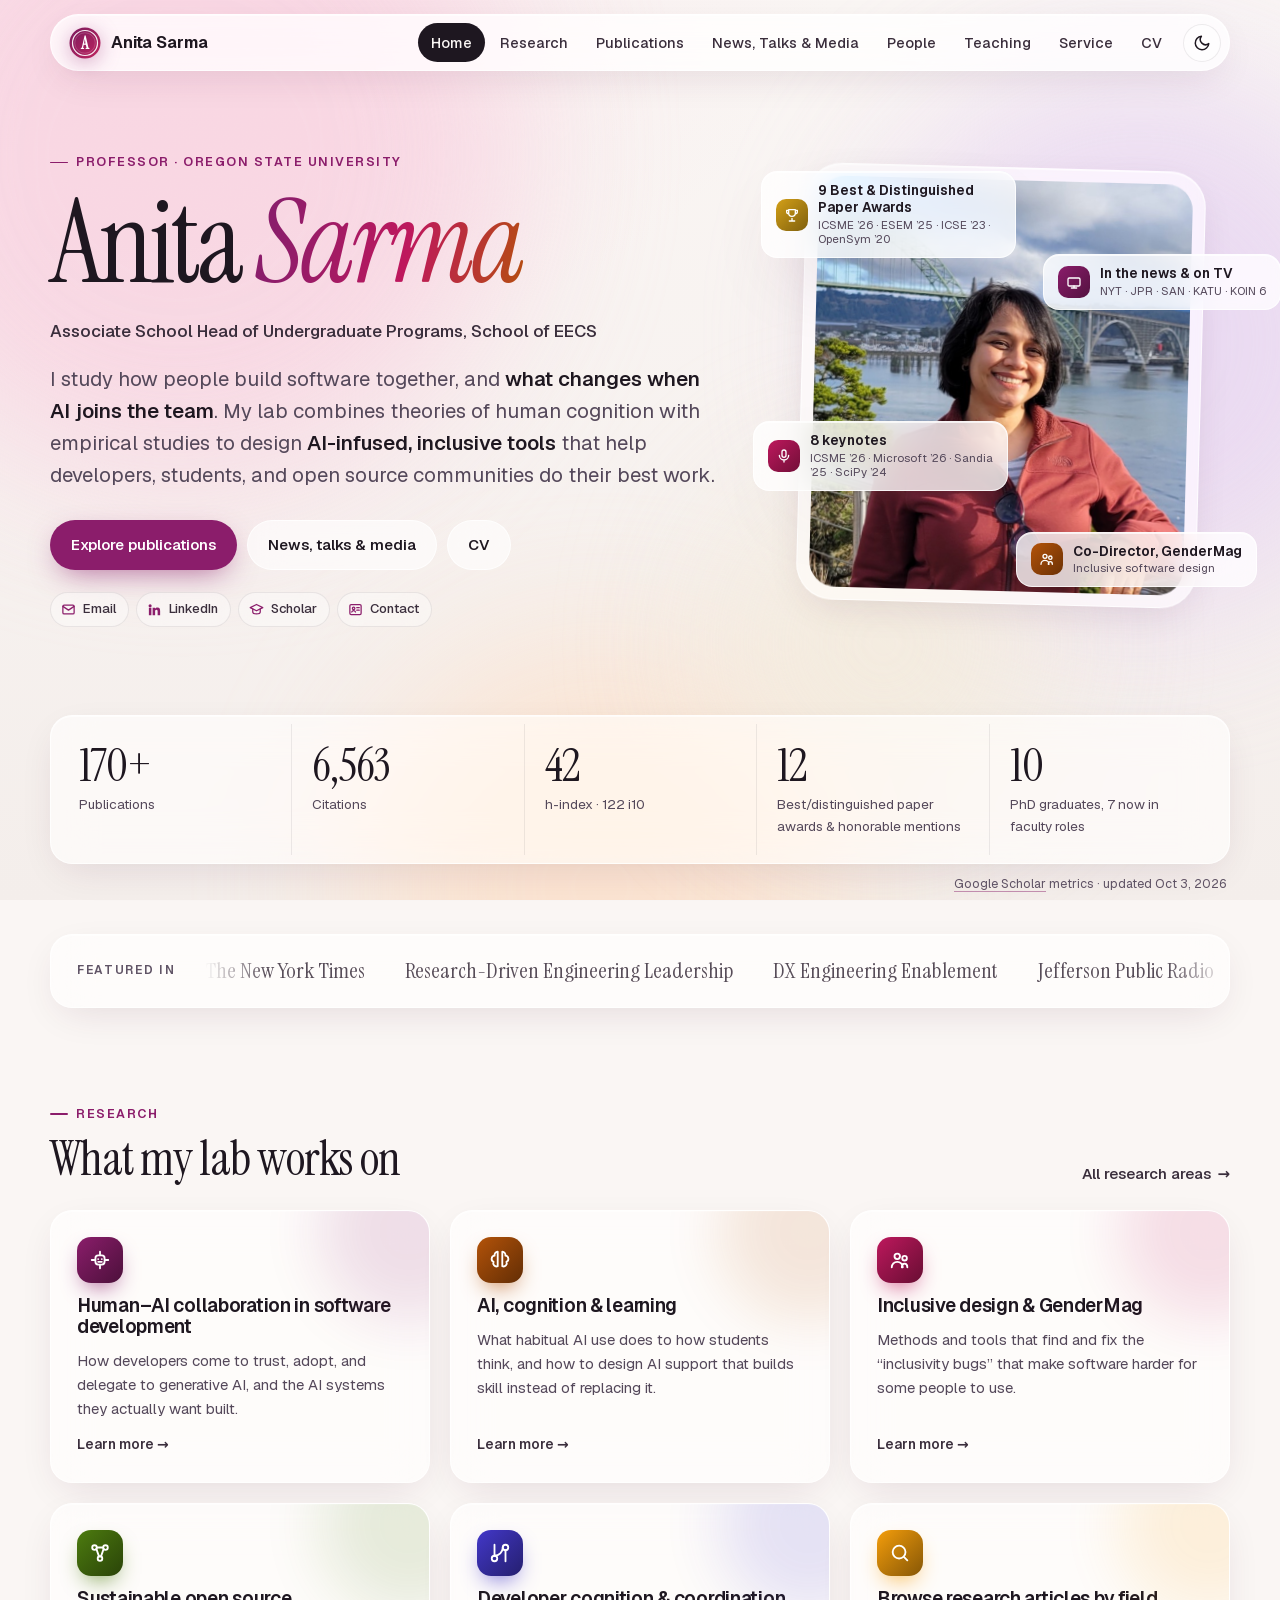
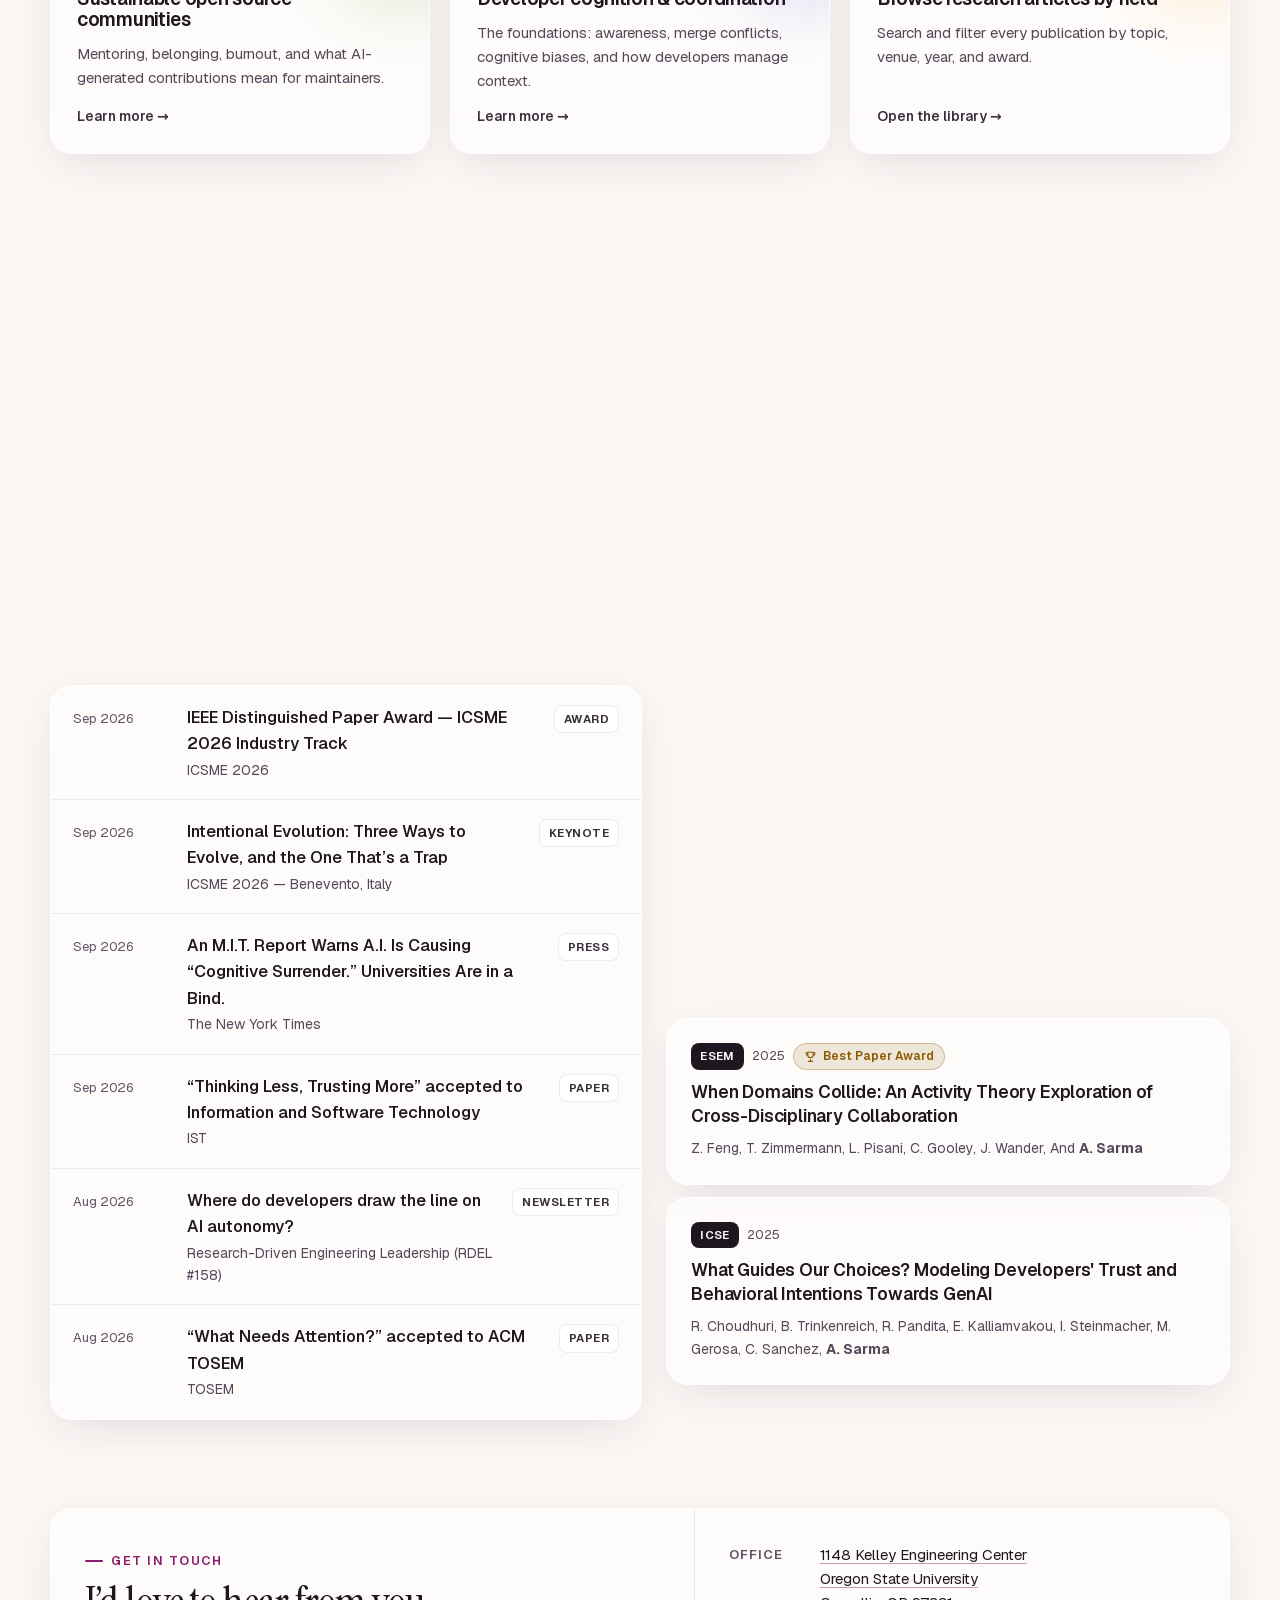
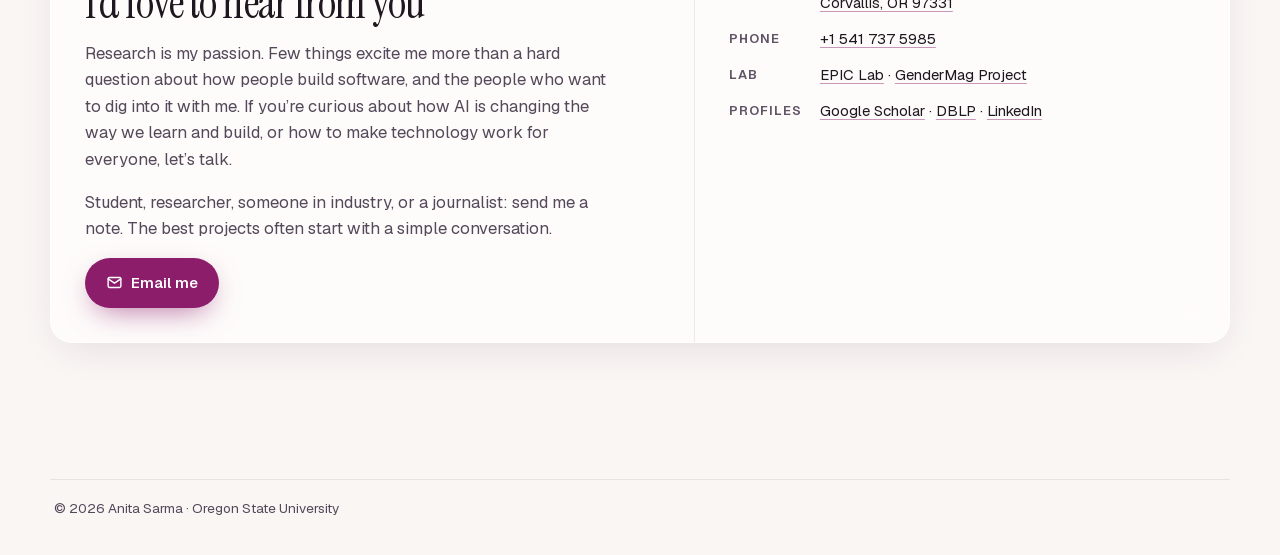
==== index.html @ 5ee74d29 "Warm plum palette, concentric "A" logo, Email links instead of address - Light mode: blush / orchid " ====
<!doctype html>
<html lang="en">
<head>
<meta charset="utf-8">
<meta name="viewport" content="width=device-width, initial-scale=1">
<title>Anita Sarma</title>
<meta name="description" content="Anita Sarma is a Professor of Computer Science at Oregon State University studying human–AI collaboration, inclusive software, and open source communities.">
<meta property="og:title" content="Anita Sarma — Oregon State University">
<meta property="og:description" content="Human–AI collaboration, inclusive design, and sustainable open source.">
<meta property="og:image" content="assets/img/anita.jpg">
<link rel="icon" href="assets/img/favicon.svg" type="image/svg+xml">
<link rel="stylesheet" href="assets/css/style.css">
<script>try{var t=localStorage.getItem('theme');if(t)document.documentElement.setAttribute('data-theme',t)}catch(e){}</script>
</head>
<body>
<div class="aurora" aria-hidden="true"><span class="b1"></span><span class="b2"></span><span class="b3"></span><span class="b4"></span></div>
<div class="grain" aria-hidden="true"></div>
<header id="site-nav"></header>

<main class="wrap">
  <!-- Hero -->
  <section class="hero">
    <div class="reveal">
      <span class="eyebrow">Professor · Oregon State University</span>
      <h1>Anita <em>Sarma</em></h1>
      <div class="role">Associate School Head of Undergraduate Programs, School of EECS</div>
      <p class="lede">I study how people build software together, and <strong>what changes when AI joins the team</strong>. My lab combines theories of human cognition with empirical studies to design <strong>AI-infused, inclusive tools</strong> that help developers, students, and open source communities do their best work.</p>
      <div class="actions">
        <a class="btn btn-primary" href="publications.html">Explore publications</a>
        <a class="btn btn-ghost" href="news.html">News, talks &amp; media</a>
        <a class="btn btn-ghost" href="assets/Sarma_CV.pdf">CV</a>
      </div>
      <ul class="contact-row" aria-label="Contact">
        <li><a href="#" data-email><svg viewBox="0 0 24 24" fill="none" stroke="currentColor" stroke-width="2" stroke-linecap="round" stroke-linejoin="round"><rect x="3" y="5" width="18" height="14" rx="2"/><path d="m3 7 9 6 9-6"/></svg>Email</a></li>
        <li data-linkedin hidden><a href="#" target="_blank" rel="noopener"><svg viewBox="0 0 24 24" fill="currentColor"><path d="M4.98 3.5a2.5 2.5 0 1 1 0 5 2.5 2.5 0 0 1 0-5zM3 9h4v12H3zM9 9h3.8v1.7h.05c.53-1 1.83-2.05 3.77-2.05C20.6 8.65 21 11.3 21 14.7V21h-4v-5.6c0-1.34-.03-3.06-1.86-3.06-1.87 0-2.15 1.46-2.15 2.96V21H9z"/></svg>LinkedIn</a></li>
        <li><a href="https://scholar.google.com/citations?user=shMjCasAAAAJ&hl=en" target="_blank" rel="noopener"><svg viewBox="0 0 24 24" fill="none" stroke="currentColor" stroke-width="2" stroke-linecap="round" stroke-linejoin="round"><path d="M2 9l10-5 10 5-10 5z"/><path d="M6 11v5c0 1.5 2.7 3 6 3s6-1.5 6-3v-5"/></svg>Scholar</a></li>
        <li><a href="#contact"><svg viewBox="0 0 24 24" fill="none" stroke="currentColor" stroke-width="2" stroke-linecap="round" stroke-linejoin="round"><rect x="3" y="4" width="18" height="16" rx="2"/><circle cx="9" cy="10" r="2"/><path d="M6 16c.6-1.6 1.7-2.4 3-2.4s2.4.8 3 2.4M14 9h4M14 13h4"/></svg>Contact</a></li>
      </ul>
    </div>
    <div class="portrait reveal">
      <div class="portrait-frame glass"><img src="assets/img/anita.jpg" alt="Portrait of Anita Sarma" width="720" height="730"></div>
      <div class="float-labels" id="float-labels" aria-label="Highlights"></div>
    </div>
  </section>

  <!-- Stats -->
  <section class="reveal">
    <div class="stats glass">
      <div class="stat"><div class="n" id="stat-pubs">180+</div><div class="l">Publications</div></div>
      <div class="stat"><div class="n" id="stat-cites">6,563</div><div class="l">Citations</div></div>
      <div class="stat"><div class="n" id="stat-h">42</div><div class="l">h-index · <span id="stat-i10">122</span> i10</div></div>
      <div class="stat"><div class="n">12</div><div class="l">Best/distinguished paper awards &amp; honorable mentions</div></div>
      <div class="stat"><div class="n">10</div><div class="l">PhD graduates, 7 now in faculty roles</div></div>
    </div>
    <p class="stats-src" id="stats-src"><a href="https://scholar.google.com/citations?user=shMjCasAAAAJ&hl=en" target="_blank" rel="noopener">Google Scholar</a> metrics</p>
  </section>

  <!-- Press strip -->
  <section class="reveal" style="margin-top:-48px">
    <div class="press glass">
      <span class="label">Featured in</span>
      <div class="marquee" id="press-marquee">
        <div class="marquee-track">
          <a class="outlet" href="news.html#media">The New York Times</a>
          <a class="outlet" href="news.html#media">KGW</a>
          <a class="outlet" href="news.html#media">KATU</a>
          <a class="outlet" href="news.html#media">KOIN 6</a>
          <a class="outlet" href="news.html#media">Jefferson Public Radio</a>
          <a class="outlet" href="news.html#media">CHAOSScast</a>
        </div>
      </div>
    </div>
  </section>

  <!-- Research themes -->
  <section>
    <div class="section-head reveal">
      <div><span class="eyebrow">Research</span><h2>What my lab works on</h2></div>
      <a class="link-arrow" href="research.html">All research areas</a>
    </div>
    <div class="grid g3" id="themes"></div>
  </section>

  <!-- NYT feature -->
  <section class="reveal">
    <div class="feature glass">
      <div class="mark" aria-hidden="true">“</div>
      <div>
        <span class="eyebrow">In the media · September 15, 2026</span>
        <h3>“An M.I.T. Report Warns A.I. Is Causing ‘Cognitive Surrender.’ Universities Are in a Bind.”</h3>
        <p>In The New York Times, I discussed what our research shows about how habitual AI use changes the way students think, and why universities should teach responsible use instead of banning it.</p>
        <a class="link-arrow" href="https://www.nytimes.com/2026/09/15/us/universities-ai-warnings-enthusiasm.html" target="_blank" rel="noopener">Read in The New York Times</a>
      </div>
    </div>
  </section>

  <!-- Latest + selected -->
  <section>
    <div class="grid" style="grid-template-columns:minmax(0,1.05fr) minmax(0,1fr);gap:24px" id="latest-wrap">
      <div>
        <div class="section-head reveal">
          <div><span class="eyebrow">Latest</span><h2>News &amp; talks</h2></div>
          <a class="link-arrow" href="news.html">Everything</a>
        </div>
        <div class="news-mini glass reveal" id="latest"></div>
      </div>
      <div>
        <div class="section-head reveal">
          <div><span class="eyebrow">Recent work</span><h2>Selected papers</h2></div>
          <a class="link-arrow" href="publications.html">All papers</a>
        </div>
        <div class="grid" id="selected" style="gap:12px"></div>
      </div>
    </div>
  </section>

  <!-- Contact -->
  <section class="reveal" id="contact">
    <div class="contact glass">
      <div>
        <span class="eyebrow">Get in touch</span>
        <h2>I’d love to hear from you</h2>
        <p class="muted" style="max-width:48ch">Research is my passion. Few things excite me more than a hard question about how people build software, and the people who want to dig into it with me. If you’re curious about how AI is changing the way we learn and build, or how to make technology work for everyone, let’s talk.</p>
        <p class="muted" style="max-width:48ch">Student, researcher, someone in industry, or a journalist: send me a note. The best projects often start with a simple conversation.</p>
        <a class="btn btn-primary" href="#" data-email><svg viewBox="0 0 24 24" fill="none" stroke="currentColor" stroke-width="2" stroke-linecap="round" stroke-linejoin="round"><rect x="3" y="5" width="18" height="14" rx="2"/><path d="m3 7 9 6 9-6"/></svg>Email me</a>
      </div>
      <div>
        <dl>
          <dt>Office</dt><dd><a href="https://maps.google.com/?q=Kelley+Engineering+Center+Oregon+State+University" target="_blank" rel="noopener">1148 Kelley Engineering Center<br>Oregon State University<br>Corvallis, OR 97331</a></dd>
          <dt>Phone</dt><dd><a href="tel:+15417375985">+1 541 737 5985</a></dd>
          <dt>Lab</dt><dd><a href="https://epiclab.github.io/" target="_blank" rel="noopener">EPIC Lab</a> · <a href="https://gendermag.org" target="_blank" rel="noopener">GenderMag Project</a></dd>
          <dt>Profiles</dt><dd><a href="https://scholar.google.com/citations?user=shMjCasAAAAJ&hl=en" target="_blank" rel="noopener">Google Scholar</a> · <a href="https://dblp.org/pid/26/6565.html" target="_blank" rel="noopener">DBLP</a><span data-linkedin hidden> · <a href="#" target="_blank" rel="noopener">LinkedIn</a></span></dd>
        </dl>
      </div>
    </div>
  </section>
</main>

<footer id="site-footer"></footer>
<script src="assets/js/site.js"></script>
<script src="assets/js/themes.js"></script>
<script src="assets/js/home.js"></script>
</body>
</html>
---- assets/css/style.css ----
/* Self-hosted fonts (SIL Open Font License, see assets/fonts/OFL-*.txt); no requests to Google. */
@font-face { font-family: 'Geist'; font-style: normal; font-weight: 300 700; font-display: swap;
  src: url('../fonts/geist-normal-300-700-latin-ext.woff2') format('woff2'); unicode-range: U+0100-02BA, U+02BD-02C5, U+02C7-02CC, U+02CE-02D7, U+02DD-02FF, U+0304, U+0308, U+0329, U+1D00-1DBF, U+1E00-1E9F, U+1EF2-1EFF, U+2020, U+20A0-20AB, U+20AD-20C0, U+2113, U+2C60-2C7F, U+A720-A7FF; }
@font-face { font-family: 'Geist'; font-style: normal; font-weight: 300 700; font-display: swap;
  src: url('../fonts/geist-normal-300-700-latin.woff2') format('woff2'); unicode-range: U+0000-00FF, U+0131, U+0152-0153, U+02BB-02BC, U+02C6, U+02DA, U+02DC, U+0304, U+0308, U+0329, U+2000-206F, U+20AC, U+2122, U+2191, U+2193, U+2212, U+2215, U+FEFF, U+FFFD; }
@font-face { font-family: 'Geist Mono'; font-style: normal; font-weight: 500 600; font-display: swap;
  src: url('../fonts/geist-mono-normal-500-600-latin-ext.woff2') format('woff2'); unicode-range: U+0100-02BA, U+02BD-02C5, U+02C7-02CC, U+02CE-02D7, U+02DD-02FF, U+0304, U+0308, U+0329, U+1D00-1DBF, U+1E00-1E9F, U+1EF2-1EFF, U+2020, U+20A0-20AB, U+20AD-20C0, U+2113, U+2C60-2C7F, U+A720-A7FF; }
@font-face { font-family: 'Geist Mono'; font-style: normal; font-weight: 500 600; font-display: swap;
  src: url('../fonts/geist-mono-normal-500-600-latin.woff2') format('woff2'); unicode-range: U+0000-00FF, U+0131, U+0152-0153, U+02BB-02BC, U+02C6, U+02DA, U+02DC, U+0304, U+0308, U+0329, U+2000-206F, U+20AC, U+2122, U+2191, U+2193, U+2212, U+2215, U+FEFF, U+FFFD; }
@font-face { font-family: 'Instrument Serif'; font-style: italic; font-weight: 400; font-display: swap;
  src: url('../fonts/instrument-serif-italic-400-latin-ext.woff2') format('woff2'); unicode-range: U+0100-02BA, U+02BD-02C5, U+02C7-02CC, U+02CE-02D7, U+02DD-02FF, U+0304, U+0308, U+0329, U+1D00-1DBF, U+1E00-1E9F, U+1EF2-1EFF, U+2020, U+20A0-20AB, U+20AD-20C0, U+2113, U+2C60-2C7F, U+A720-A7FF; }
@font-face { font-family: 'Instrument Serif'; font-style: italic; font-weight: 400; font-display: swap;
  src: url('../fonts/instrument-serif-italic-400-latin.woff2') format('woff2'); unicode-range: U+0000-00FF, U+0131, U+0152-0153, U+02BB-02BC, U+02C6, U+02DA, U+02DC, U+0304, U+0308, U+0329, U+2000-206F, U+20AC, U+2122, U+2191, U+2193, U+2212, U+2215, U+FEFF, U+FFFD; }
@font-face { font-family: 'Instrument Serif'; font-style: normal; font-weight: 400; font-display: swap;
  src: url('../fonts/instrument-serif-normal-400-latin-ext.woff2') format('woff2'); unicode-range: U+0100-02BA, U+02BD-02C5, U+02C7-02CC, U+02CE-02D7, U+02DD-02FF, U+0304, U+0308, U+0329, U+1D00-1DBF, U+1E00-1E9F, U+1EF2-1EFF, U+2020, U+20A0-20AB, U+20AD-20C0, U+2113, U+2C60-2C7F, U+A720-A7FF; }
@font-face { font-family: 'Instrument Serif'; font-style: normal; font-weight: 400; font-display: swap;
  src: url('../fonts/instrument-serif-normal-400-latin.woff2') format('woff2'); unicode-range: U+0000-00FF, U+0131, U+0152-0153, U+02BB-02BC, U+02C6, U+02DA, U+02DC, U+0304, U+0308, U+0329, U+2000-206F, U+20AC, U+2122, U+2191, U+2193, U+2212, U+2215, U+FEFF, U+FFFD; }

/* ==========================================================================
   Anita Sarma — site styles
   Glass UI on a slow aurora background. Light + dark themes.
   ========================================================================== */

:root {
  --bg: #faf6f4;
  --bg-2: #f4eeeb;
  --ink: #1e1720;
  --ink-2: #3a2e3c;
  --muted: #54485a;
  --faint: #605466;
  --accent: #8b1d6b;
  --accent-2: #be185d;
  --accent-3: #b45309;
  --accent-ink: #ffffff;
  --gold: #8a5a00;

  --glass: rgba(255, 255, 255, 0.62);
  --glass-strong: rgba(255, 255, 255, 0.78);
  --glass-soft: rgba(255, 255, 255, 0.38);
  --glass-border: rgba(255, 255, 255, 0.75);
  --hairline: rgba(30, 23, 32, 0.08);
  --shadow: 0 1px 0 rgba(255, 255, 255, 0.6) inset, 0 12px 40px -12px rgba(70, 24, 60, 0.14);
  --shadow-lg: 0 1px 0 rgba(255, 255, 255, 0.7) inset, 0 30px 80px -30px rgba(70, 24, 60, 0.28);

  --blob-1: #f8cfdf;
  --blob-2: #e6d2f2;
  --blob-3: #ffdcc0;
  --blob-4: #f3ead9;

  --radius: 22px;
  --radius-sm: 14px;
  --font: "Geist", "Inter", ui-sans-serif, system-ui, -apple-system, "Segoe UI", sans-serif;
  --serif: "Instrument Serif", "Iowan Old Style", Georgia, serif;
  --mono: "Geist Mono", ui-monospace, "SF Mono", Menlo, monospace;
  --maxw: 1180px;
  color-scheme: light;
}

@media (prefers-color-scheme: dark) {
  :root:not([data-theme="light"]) {
    --bg: #0d0a10;
    --bg-2: #140f18;
    --ink: #f4eef5;
    --ink-2: #ddd2df;
    --muted: #b6a8b9;
    --faint: #8f8293;
    --accent: #eaa5d2;
    --accent-2: #f7a1bb;
    --accent-3: #f4b27c;
    --accent-ink: #1a0b16;
    --gold: #f6c561;
    --glass: rgba(33, 26, 38, 0.6);
    --glass-strong: rgba(38, 29, 44, 0.82);
    --glass-soft: rgba(33, 26, 38, 0.38);
    --glass-border: rgba(255, 255, 255, 0.09);
    --hairline: rgba(255, 255, 255, 0.08);
    --shadow: 0 1px 0 rgba(255, 255, 255, 0.05) inset, 0 12px 40px -12px rgba(0, 0, 0, 0.6);
    --shadow-lg: 0 1px 0 rgba(255, 255, 255, 0.06) inset, 0 30px 80px -30px rgba(0, 0, 0, 0.8);
    --blob-1: #4a1d45;
    --blob-2: #2e1a3d;
    --blob-3: #3b2418;
    --blob-4: #241a24;
    color-scheme: dark;
  }
}
:root[data-theme="dark"] {
  --bg: #0d0a10;
  --bg-2: #140f18;
  --ink: #f4eef5;
  --ink-2: #ddd2df;
  --muted: #b6a8b9;
  --faint: #8f8293;
  --accent: #eaa5d2;
  --accent-2: #f7a1bb;
  --accent-3: #f4b27c;
  --accent-ink: #1a0b16;
  --gold: #f6c561;
  --glass: rgba(33, 26, 38, 0.6);
  --glass-strong: rgba(38, 29, 44, 0.82);
  --glass-soft: rgba(33, 26, 38, 0.38);
  --glass-border: rgba(255, 255, 255, 0.09);
  --hairline: rgba(255, 255, 255, 0.08);
  --shadow: 0 1px 0 rgba(255, 255, 255, 0.05) inset, 0 12px 40px -12px rgba(0, 0, 0, 0.6);
  --shadow-lg: 0 1px 0 rgba(255, 255, 255, 0.06) inset, 0 30px 80px -30px rgba(0, 0, 0, 0.8);
  --blob-1: #4a1d45;
  --blob-2: #2e1a3d;
  --blob-3: #3b2418;
  --blob-4: #241a24;
  color-scheme: dark;
}

/* ---------- Base ---------- */
*, *::before, *::after { box-sizing: border-box; }
html { -webkit-text-size-adjust: 100%; scroll-behavior: smooth; scroll-padding-top: 96px; }
body {
  margin: 0;
  background: var(--bg);
  color: var(--ink);
  font-family: var(--font);
  font-size: 16.5px;
  line-height: 1.6;
  -webkit-font-smoothing: antialiased;
  text-rendering: optimizeLegibility;
  overflow-x: hidden;
  min-height: 100vh;
}
img { max-width: 100%; display: block; }
a { color: inherit; text-decoration-color: color-mix(in srgb, var(--accent) 45%, transparent); text-underline-offset: 3px; }
a:hover { color: var(--accent); }
::selection { background: color-mix(in srgb, var(--accent) 30%, transparent); }
:focus-visible { outline: 2px solid var(--accent); outline-offset: 3px; border-radius: 8px; }
h1, h2, h3, h4 { margin: 0; line-height: 1.12; letter-spacing: -0.02em; font-weight: 600; }
p { margin: 0 0 1em; }
.serif { font-family: var(--serif); font-weight: 400; letter-spacing: -0.01em; }
.muted { color: var(--muted); }
.sr-only { position: absolute; width: 1px; height: 1px; padding: 0; margin: -1px; overflow: hidden; clip: rect(0 0 0 0); white-space: nowrap; border: 0; }

/* ---------- Aurora background ---------- */
.aurora { position: fixed; inset: 0; z-index: -2; overflow: hidden; pointer-events: none; background:
  radial-gradient(1200px 800px at 10% -10%, color-mix(in srgb, var(--blob-1) 35%, transparent), transparent 60%),
  linear-gradient(180deg, var(--bg) 0%, var(--bg-2) 100%); }
.aurora span { position: absolute; border-radius: 50%; filter: blur(80px); opacity: 0.55; will-change: transform; }
:root[data-theme="dark"] .aurora span { opacity: 0.35; }
@media (prefers-color-scheme: dark) { :root:not([data-theme="light"]) .aurora span { opacity: 0.35; } }
.aurora .b1 { width: 52vw; height: 52vw; left: -12vw; top: -14vw; background: var(--blob-1); animation: drift1 28s ease-in-out infinite alternate; }
.aurora .b2 { width: 42vw; height: 42vw; right: -10vw; top: 8vh; background: var(--blob-2); animation: drift2 32s ease-in-out infinite alternate; }
.aurora .b3 { width: 38vw; height: 38vw; left: 28vw; bottom: -18vw; background: var(--blob-3); animation: drift3 36s ease-in-out infinite alternate; opacity: 0.4; }
.aurora .b4 { width: 26vw; height: 26vw; right: 18vw; bottom: 10vh; background: var(--blob-4); animation: drift1 40s ease-in-out infinite alternate-reverse; opacity: 0.35; }
.grain { position: fixed; inset: 0; z-index: -1; pointer-events: none; opacity: 0.06; mix-blend-mode: overlay;
  background-image: url("data:image/svg+xml;utf8,<svg xmlns='http://www.w3.org/2000/svg' width='160' height='160'><filter id='n'><feTurbulence type='fractalNoise' baseFrequency='.85' numOctaves='3' stitchTiles='stitch'/></filter><rect width='100%' height='100%' filter='url(%23n)'/></svg>"); }
@keyframes drift1 { to { transform: translate3d(8vw, 6vh, 0) scale(1.12); } }
@keyframes drift2 { to { transform: translate3d(-10vw, 10vh, 0) scale(0.92); } }
@keyframes drift3 { to { transform: translate3d(6vw, -8vh, 0) scale(1.08); } }

/* ---------- Glass primitives ---------- */
.glass {
  background: var(--glass);
  border: 1px solid var(--glass-border);
  border-radius: var(--radius);
  box-shadow: var(--shadow);
  -webkit-backdrop-filter: blur(22px) saturate(160%);
  backdrop-filter: blur(22px) saturate(160%);
}
.glass-strong { background: var(--glass-strong); }
.lift { transition: transform .35s cubic-bezier(.2,.7,.2,1), box-shadow .35s, border-color .35s; }
.lift:hover { transform: translateY(-3px); box-shadow: var(--shadow-lg); border-color: color-mix(in srgb, var(--accent) 30%, var(--glass-border)); }

/* ---------- Layout ---------- */
.wrap { width: min(var(--maxw), 100% - 32px); margin-inline: auto; }
main { padding-top: 104px; padding-bottom: 40px; }
section { margin: 0 0 88px; }
.grid { display: grid; gap: 20px; }
.g2 { grid-template-columns: repeat(2, minmax(0, 1fr)); }
.g3 { grid-template-columns: repeat(3, minmax(0, 1fr)); }
.g4 { grid-template-columns: repeat(4, minmax(0, 1fr)); }
@media (max-width: 960px) { .g3, .g4 { grid-template-columns: repeat(2, minmax(0, 1fr)); } }
@media (max-width: 640px) { .g2, .g3, .g4 { grid-template-columns: 1fr; } body { font-size: 16px; } main { padding-top: 92px; } section { margin-bottom: 64px; } }

.eyebrow { display: inline-flex; align-items: center; gap: 8px; font-size: 12.5px; font-weight: 600; letter-spacing: 0.12em; text-transform: uppercase; color: var(--accent); }
.eyebrow::before { content: ""; width: 18px; height: 1.5px; background: currentColor; border-radius: 2px; }
.section-head { display: flex; align-items: end; justify-content: space-between; gap: 16px; margin-bottom: 24px; flex-wrap: wrap; }
.section-head h2 { font-family: var(--serif); font-weight: 400; font-size: clamp(32px, 4.4vw, 48px); letter-spacing: -0.015em; margin-top: 8px; }
.section-head p { color: var(--muted); max-width: 56ch; margin: 8px 0 0; }
.link-arrow { font-weight: 550; font-size: 15px; text-decoration: none; display: inline-flex; align-items: center; gap: 6px; color: var(--ink-2); }
.link-arrow::after { content: "→"; transition: transform .25s; }
.link-arrow:hover::after { transform: translateX(4px); }

.page-hero { padding: 36px 0 12px; margin-bottom: 40px; }
.page-hero h1 { font-family: var(--serif); font-weight: 400; font-size: clamp(44px, 7vw, 84px); letter-spacing: -0.025em; line-height: 1; margin: 12px 0 16px; }
.page-hero h1 em { font-style: italic; background: linear-gradient(100deg, var(--accent), var(--accent-2) 60%, var(--accent-3)); -webkit-background-clip: text; background-clip: text; color: transparent; padding-right: .06em; }
.page-hero p { font-size: clamp(17px, 1.6vw, 19.5px); color: var(--muted); max-width: 62ch; }

/* ---------- Nav ---------- */
.nav { position: fixed; top: 14px; left: 0; right: 0; z-index: 50; }
.nav-inner { display: flex; align-items: center; gap: 8px; padding: 8px 8px 8px 18px; border-radius: 999px; }
.brand { display: flex; align-items: center; gap: 10px; text-decoration: none; font-weight: 650; letter-spacing: -0.01em; white-space: nowrap; margin-right: auto; }
.brand-mark { width: 32px; height: 32px; flex: none; display: block; filter: drop-shadow(0 4px 10px rgba(139, 29, 107, 0.35)); }
.nav-links { display: flex; align-items: center; gap: 2px; list-style: none; margin: 0; padding: 0; }
.nav-links a { display: block; padding: 8px 13px; border-radius: 999px; text-decoration: none; font-size: 14.5px; font-weight: 500; color: var(--ink-2); transition: background .2s, color .2s; white-space: nowrap; }
.nav-links a:hover { background: var(--glass-soft); color: var(--ink); }
.nav-links a[aria-current="page"] { background: var(--ink); color: var(--bg); }
.icon-btn { width: 38px; height: 38px; display: grid; place-items: center; border-radius: 50%; border: 1px solid var(--hairline); background: var(--glass-soft); color: var(--ink); cursor: pointer; transition: background .2s, transform .2s; flex: none; }
.icon-btn:hover { background: var(--glass-strong); }
.icon-btn svg { width: 18px; height: 18px; }
.menu-btn { display: none; }
@media (max-width: 1020px) {
  .menu-btn { display: grid; }
  .nav-links { position: absolute; top: calc(100% + 10px); left: 16px; right: 16px; flex-direction: column; align-items: stretch; padding: 10px; border-radius: 22px;
    background: color-mix(in srgb, var(--bg) 90%, transparent); border: 1px solid var(--glass-border); box-shadow: var(--shadow-lg); -webkit-backdrop-filter: blur(24px) saturate(160%); backdrop-filter: blur(24px) saturate(160%);
    opacity: 0; transform: translateY(-8px) scale(.98); pointer-events: none; transition: opacity .25s, transform .25s; }
  .nav-links a { padding: 12px 16px; font-size: 16px; }
  .nav.open .nav-links { opacity: 1; transform: none; pointer-events: auto; }
}

/* ---------- Buttons, chips ---------- */
.btn { display: inline-flex; align-items: center; gap: 8px; padding: 12px 20px; border-radius: 999px; font-weight: 560; font-size: 15px; text-decoration: none; border: 1px solid transparent; cursor: pointer; transition: transform .2s, box-shadow .25s, background .2s; font-family: inherit; }
.btn svg { width: 17px; height: 17px; }
.btn-primary { color: var(--accent-ink); background: var(--accent); box-shadow: 0 10px 30px -10px color-mix(in srgb, var(--accent) 70%, transparent); }
.btn-primary:hover { transform: translateY(-1px); color: var(--accent-ink); box-shadow: 0 14px 34px -10px color-mix(in srgb, var(--accent) 80%, transparent); }
.btn-ghost { background: var(--glass); border-color: var(--glass-border); color: var(--ink); -webkit-backdrop-filter: blur(16px); backdrop-filter: blur(16px); }
.btn-ghost:hover { background: var(--glass-strong); color: var(--ink); transform: translateY(-1px); }

.chip { display: inline-flex; align-items: center; gap: 7px; padding: 7px 13px; border-radius: 999px; border: 1px solid var(--hairline); background: var(--glass-soft); color: var(--ink-2); font: 500 13.5px/1.2 var(--font); cursor: pointer; transition: all .2s; white-space: nowrap; }
.chip:hover { border-color: color-mix(in srgb, var(--accent) 40%, var(--hairline)); color: var(--ink); }
.chip[aria-pressed="true"] { background: var(--ink); color: var(--bg); border-color: var(--ink); }
.chip .count { font-size: 11.5px; font-variant-numeric: tabular-nums; opacity: .6; }
.chip .dot { width: 8px; height: 8px; border-radius: 50%; background: var(--c, var(--accent)); flex: none; }

.tag { display: inline-flex; align-items: center; gap: 6px; font-size: 12px; font-weight: 520; padding: 3px 10px; border-radius: 999px; color: var(--ink-2);
  background: color-mix(in srgb, var(--c, var(--accent)) 12%, transparent); border: 1px solid color-mix(in srgb, var(--c, var(--accent)) 22%, transparent); text-decoration: none; cursor: pointer; }
.tag:hover { background: color-mix(in srgb, var(--c, var(--accent)) 22%, transparent); color: var(--ink); }
.badge { display: inline-flex; align-items: center; gap: 6px; font-size: 11.5px; font-weight: 650; letter-spacing: .04em; text-transform: uppercase; padding: 4px 9px; border-radius: 8px; background: var(--ink); color: var(--bg); white-space: nowrap; }
.badge.soft { background: var(--glass-strong); color: var(--ink-2); border: 1px solid var(--hairline); }
.award { display: inline-flex; align-items: center; gap: 6px; font-size: 12px; font-weight: 600; color: var(--gold); background: color-mix(in srgb, var(--gold) 13%, transparent); border: 1px solid color-mix(in srgb, var(--gold) 30%, transparent); padding: 3px 10px; border-radius: 999px; }
.award svg { width: 13px; height: 13px; }

/* ---------- Home hero ---------- */
.hero { display: grid; grid-template-columns: 1.25fr .85fr; gap: 48px; align-items: center; padding: 40px 0 24px; margin-bottom: 64px; }
.hero h1 { font-family: var(--serif); font-weight: 400; font-size: clamp(56px, 9vw, 116px); line-height: .92; letter-spacing: -0.035em; margin: 18px 0 22px; }
.hero h1 em { font-style: italic; background: linear-gradient(100deg, var(--accent) 10%, var(--accent-2) 55%, var(--accent-3)); -webkit-background-clip: text; background-clip: text; color: transparent; padding-right: .08em; }
.hero .role { font-size: 17px; color: var(--ink-2); font-weight: 520; margin-bottom: 18px; }
.hero .lede { font-size: clamp(17.5px, 1.7vw, 20.5px); line-height: 1.55; color: var(--muted); max-width: 54ch; margin-bottom: 30px; }
.hero .lede strong { color: var(--ink); font-weight: 560; }
.hero .actions { display: flex; flex-wrap: wrap; gap: 10px; }
.portrait { position: relative; justify-self: center; width: min(400px, 100%); }
.portrait-frame { padding: 12px; border-radius: 36px; transform: rotate(1.5deg); }
.portrait-frame img { height: auto; border-radius: 26px; aspect-ratio: 4 / 4.4; object-fit: cover; object-position: 50% 20%; width: 100%; }
@media (max-width: 900px) {
  .hero { grid-template-columns: 1fr; gap: 36px; padding-top: 20px; }
  .portrait { order: -1; width: min(260px, 68%); }
  .portrait-frame { padding: 8px; border-radius: 28px; }
  .portrait-frame img { aspect-ratio: 1 / 1; border-radius: 22px; }
  .hero h1 { margin: 12px 0 14px; }
}

.stats { display: grid; grid-template-columns: repeat(5, 1fr); padding: 8px; }
.stat { padding: 18px 20px; text-align: left; }
.stat + .stat { border-left: 1px solid var(--hairline); }
.stat .n { font-family: var(--serif); font-size: clamp(34px, 4vw, 46px); line-height: 1; letter-spacing: -0.02em; }
.stat .l { font-size: 13.5px; color: var(--muted); margin-top: 6px; }
@media (max-width: 860px) { .stats { grid-template-columns: repeat(2, 1fr); } .stat + .stat { border-left: 0; } .stat { border-bottom: 1px solid var(--hairline); } .stat:last-child { border-bottom: 0; grid-column: span 2; } }

/* press strip */
.press { display: flex; align-items: center; gap: 14px 24px; padding: 18px 0 18px 26px; overflow: hidden; }
.press .label { font-size: 12px; letter-spacing: .14em; text-transform: uppercase; color: var(--faint); font-weight: 600; margin-right: 6px; }
.press .outlet { font-family: var(--serif); font-size: 22px; color: var(--ink-2); text-decoration: none; opacity: .85; white-space: nowrap; transition: opacity .2s, color .2s; }
.press .outlet:hover { opacity: 1; color: var(--accent); }

/* theme cards */
.theme-card { padding: 26px; display: flex; flex-direction: column; gap: 12px; text-decoration: none; min-height: 100%; position: relative; overflow: hidden; }
.theme-card .ic { width: 46px; height: 46px; border-radius: 14px; display: grid; place-items: center; color: #fff; background: linear-gradient(135deg, var(--c), color-mix(in srgb, var(--c) 55%, #000)); box-shadow: 0 10px 24px -10px var(--c); }
.theme-card .ic svg { width: 22px; height: 22px; }
.theme-card h3 { font-size: 19px; letter-spacing: -0.015em; }
.theme-card p { color: var(--muted); font-size: 15px; margin: 0; flex: 1; }
.theme-card .more { font-size: 14px; font-weight: 560; color: var(--ink-2); }
.theme-card::after { content: ""; position: absolute; width: 180px; height: 180px; right: -70px; top: -70px; border-radius: 50%; background: var(--c); opacity: .13; filter: blur(30px); transition: opacity .35s; }
.theme-card:hover::after { opacity: .28; }

/* quote / feature */
.feature { display: grid; grid-template-columns: auto 1fr; gap: 28px; padding: 34px; align-items: center; }
.feature .mark { font-family: var(--serif); font-size: 96px; line-height: .8; color: var(--accent); }
.feature h3 { font-family: var(--serif); font-weight: 400; font-size: clamp(24px, 3vw, 34px); letter-spacing: -0.01em; line-height: 1.15; margin-bottom: 10px; }
.feature p { color: var(--muted); margin: 0 0 14px; }
@media (max-width: 640px) { .feature { grid-template-columns: 1fr; padding: 26px; gap: 14px; } .feature .mark { font-size: 46px; } }

/* news list (compact) */
.news-mini { display: flex; flex-direction: column; }
.news-mini a { display: grid; grid-template-columns: 96px 1fr auto; gap: 18px; align-items: baseline; padding: 18px 22px; text-decoration: none; border-top: 1px solid var(--hairline); transition: background .2s; }
.news-mini a:first-child { border-top: 0; }
.news-mini a:hover { background: var(--glass-soft); }
.news-mini .d { font-size: 13px; color: var(--faint); font-variant-numeric: tabular-nums; }
.news-mini .t { font-weight: 540; color: var(--ink); }
.news-mini .o { font-size: 14px; color: var(--muted); display: block; font-weight: 400; margin-top: 2px; }
@media (max-width: 640px) { .news-mini a { grid-template-columns: 1fr; gap: 6px; padding: 16px 18px; } .news-mini .badge { justify-self: start; } }

/* paper card */
.paper-card { padding: 24px; display: flex; flex-direction: column; gap: 10px; text-decoration: none; }
.paper-card .meta { display: flex; gap: 8px; align-items: center; flex-wrap: wrap; }
.paper-card h3 { font-size: 17.5px; line-height: 1.35; letter-spacing: -0.01em; font-weight: 580; }
.paper-card .au { font-size: 14px; color: var(--muted); }

/* contact */
.contact { display: grid; grid-template-columns: 1.2fr 1fr; gap: 0; overflow: hidden; }
.contact > div { padding: 34px; }
.contact > div + div { border-left: 1px solid var(--hairline); }
.contact h2 { font-family: var(--serif); font-weight: 400; font-size: clamp(32px, 4vw, 44px); margin: 8px 0 12px; }
.contact dl { margin: 0; display: grid; grid-template-columns: auto 1fr; gap: 12px 18px; font-size: 15px; }
.contact dt { color: var(--faint); font-size: 13px; text-transform: uppercase; letter-spacing: .08em; font-weight: 600; padding-top: 2px; }
.contact dd { margin: 0; }
@media (max-width: 760px) { .contact { grid-template-columns: 1fr; } .contact > div + div { border-left: 0; border-top: 1px solid var(--hairline); } .contact > div { padding: 26px; } }

/* ---------- Publications page ---------- */
.pub-shell { display: grid; grid-template-columns: 290px 1fr; gap: 24px; align-items: start; }
@media (max-width: 980px) { .pub-shell { grid-template-columns: 1fr; } }
.filters { position: sticky; top: 92px; padding: 22px; display: flex; flex-direction: column; gap: 22px; max-height: calc(100vh - 110px); overflow: auto; scrollbar-width: thin; }
@media (max-width: 980px) { .filters { position: static; max-height: none; } .filters.collapsed .filter-body { display: none; } }
.filters h4 { font-size: 12px; text-transform: uppercase; letter-spacing: .12em; color: var(--faint); font-weight: 650; margin-bottom: 10px; display: flex; justify-content: space-between; align-items: center; }
.filters h4 button { font: inherit; letter-spacing: 0; text-transform: none; font-size: 12.5px; color: var(--accent); background: none; border: 0; cursor: pointer; padding: 0; font-weight: 550; }
.filter-body { display: flex; flex-direction: column; gap: 22px; }
.filter-toggle { display: none; }
@media (max-width: 980px) { .filter-toggle { display: inline-flex; } }
.chips { display: flex; flex-wrap: wrap; gap: 7px; }
.chips.stack { flex-direction: column; align-items: stretch; }
.chips.stack .chip { justify-content: flex-start; }
.chips.stack .chip .count { margin-left: auto; }
.search { position: relative; }
.search input { width: 100%; padding: 15px 18px 15px 48px; font: 500 16px var(--font); color: var(--ink); background: var(--glass-strong); border: 1px solid var(--glass-border); border-radius: 16px; outline: none; transition: border-color .2s, box-shadow .2s; }
.search input::placeholder { color: var(--faint); }
.search input:focus { border-color: color-mix(in srgb, var(--accent) 55%, transparent); box-shadow: 0 0 0 4px color-mix(in srgb, var(--accent) 16%, transparent); }
.search svg { position: absolute; left: 17px; top: 50%; translate: 0 -50%; width: 19px; height: 19px; color: var(--faint); }
.search kbd { position: absolute; right: 14px; top: 50%; translate: 0 -50%; font: 600 11.5px var(--mono); color: var(--faint); border: 1px solid var(--hairline); border-radius: 6px; padding: 2px 7px; background: var(--glass-soft); }
@media (max-width: 640px) { .search kbd { display: none; } }
.select, .range select { width: 100%; padding: 10px 12px; font: 500 14px var(--font); color: var(--ink); background: var(--glass-soft); border: 1px solid var(--hairline); border-radius: 12px; outline: none; appearance: none; -webkit-appearance: none;
  background-image: url("data:image/svg+xml;utf8,<svg xmlns='http://www.w3.org/2000/svg' width='12' height='12' viewBox='0 0 24 24' fill='none' stroke='%238a90a8' stroke-width='2.5'><path d='m6 9 6 6 6-6'/></svg>"); background-repeat: no-repeat; background-position: right 10px center; padding-right: 30px; }
.range { display: grid; grid-template-columns: 1fr auto 1fr; gap: 8px; align-items: center; color: var(--faint); font-size: 13px; }
.switch { display: flex; align-items: center; justify-content: space-between; gap: 10px; font-size: 14.5px; color: var(--ink-2); cursor: pointer; }
.switch input { appearance: none; -webkit-appearance: none; width: 40px; height: 24px; border-radius: 999px; background: var(--hairline); position: relative; cursor: pointer; transition: background .2s; flex: none; margin: 0; border: 1px solid var(--hairline); }
.switch input::after { content: ""; position: absolute; top: 2px; left: 2px; width: 18px; height: 18px; border-radius: 50%; background: #fff; box-shadow: 0 1px 3px rgba(0,0,0,.25); transition: transform .2s; }
.switch input:checked { background: var(--accent); }
.switch input:checked::after { transform: translateX(16px); }

.hist { display: flex; align-items: flex-end; gap: 2px; height: 56px; }
.hist button { flex: 1; min-width: 2px; border: 0; padding: 0; border-radius: 3px 3px 1px 1px; background: color-mix(in srgb, var(--accent) 55%, transparent); cursor: pointer; transition: background .2s, opacity .2s; }
.hist button:hover { background: var(--accent); }
.hist button.off { opacity: .22; }
.hist-axis { display: flex; justify-content: space-between; font-size: 11.5px; color: var(--faint); margin-top: 6px; font-variant-numeric: tabular-nums; }

.results-bar { display: flex; align-items: center; justify-content: space-between; gap: 12px; flex-wrap: wrap; margin: 18px 4px 14px; }
.results-bar .count { font-size: 14.5px; color: var(--muted); }
.results-bar .count b { color: var(--ink); font-variant-numeric: tabular-nums; }
.active-filters { display: flex; flex-wrap: wrap; gap: 6px; }
.active-filters .chip { padding: 5px 10px 5px 12px; font-size: 13px; background: var(--glass-strong); }
.active-filters .chip::after { content: "×"; font-size: 15px; line-height: 1; opacity: .55; }

.year-group { margin-bottom: 30px; }
.year-label { position: sticky; top: 84px; z-index: 2; display: inline-flex; align-items: baseline; gap: 10px; font-family: var(--serif); font-size: 30px; line-height: 1; margin: 0 0 12px 4px; padding: 8px 14px 6px; border-radius: 14px;
  background: var(--glass-strong); border: 1px solid var(--glass-border); -webkit-backdrop-filter: blur(16px); backdrop-filter: blur(16px); }
.year-label small { font-family: var(--font); font-size: 12.5px; color: var(--faint); }
.pub { padding: 20px 22px; margin-bottom: 10px; display: grid; grid-template-columns: 92px 1fr; gap: 18px; }
.pub .venue { display: flex; flex-direction: column; gap: 6px; align-items: flex-start; padding-top: 2px; }
.pub .venue .badge { max-width: 92px; overflow: hidden; text-overflow: ellipsis; }
.pub .type { font-size: 11.5px; color: var(--faint); font-weight: 550; }
.pub h3 { font-size: 17px; line-height: 1.38; font-weight: 580; letter-spacing: -0.008em; margin-bottom: 6px; }
.pub h3 a { text-decoration: none; }
.pub h3 a:hover { text-decoration: underline; }
.pub .au { font-size: 14.5px; color: var(--muted); margin-bottom: 4px; }
.pub .au b { color: var(--ink); font-weight: 620; }
.pub .vf { font-size: 13.5px; color: var(--faint); font-style: italic; margin-bottom: 10px; }
.pub .row { display: flex; flex-wrap: wrap; gap: 6px; align-items: center; }
.pub .actions { display: flex; flex-wrap: wrap; gap: 4px; margin-top: 10px; }
.pub .actions a, .pub .actions button { font: 560 12.5px var(--font); color: var(--ink-2); background: transparent; border: 1px solid var(--hairline); padding: 5px 11px; border-radius: 999px; cursor: pointer; text-decoration: none; display: inline-flex; align-items: center; gap: 5px; transition: all .2s; }
.pub .actions a:hover, .pub .actions button:hover { border-color: var(--accent); color: var(--accent); }
.pub .actions svg { width: 13px; height: 13px; }
.pub .abstract { font-size: 14.5px; color: var(--ink-2); margin-top: 12px; padding: 14px 16px; border-radius: 14px; background: var(--glass-soft); border: 1px solid var(--hairline); line-height: 1.6; }
.pub .status { font-size: 11.5px; font-weight: 600; color: var(--accent-2); }
.pub mark { background: color-mix(in srgb, var(--accent-2) 28%, transparent); color: inherit; border-radius: 3px; padding: 0 1px; }
@media (max-width: 640px) { .pub { grid-template-columns: 1fr; gap: 10px; padding: 18px; } .pub .venue { flex-direction: row; align-items: center; } }
.empty { text-align: center; padding: 60px 20px; color: var(--muted); }
.empty h3 { font-family: var(--serif); font-weight: 400; font-size: 30px; color: var(--ink); margin-bottom: 8px; }

.toast { position: fixed; bottom: 24px; left: 50%; translate: -50% 0; z-index: 80; padding: 12px 20px; border-radius: 999px; font-size: 14.5px; font-weight: 550; background: var(--ink); color: var(--bg); box-shadow: var(--shadow-lg); opacity: 0; transform: translateY(12px); transition: all .3s; pointer-events: none; }
.toast.show { opacity: 1; transform: none; }

/* ---------- News page ---------- */
.feature-grid { display: grid; grid-template-columns: repeat(12, 1fr); gap: 20px; }
.feature-grid > * { grid-column: span 4; }
.feature-grid > *:first-child { grid-column: span 8; grid-row: span 2; }
@media (max-width: 960px) { .feature-grid > *, .feature-grid > *:first-child { grid-column: span 6; grid-row: auto; } }
@media (max-width: 640px) { .feature-grid > *, .feature-grid > *:first-child { grid-column: span 12; } }
.fcard { padding: 26px; display: flex; flex-direction: column; gap: 12px; text-decoration: none; position: relative; overflow: hidden; min-height: 210px; }
.fcard .top { display: flex; justify-content: space-between; align-items: center; gap: 10px; }
.fcard .d { font-size: 13px; color: var(--faint); font-variant-numeric: tabular-nums; }
.fcard .outlet { font-family: var(--serif); font-size: 21px; color: var(--ink-2); }
.fcard h3 { font-size: 19px; line-height: 1.3; letter-spacing: -0.012em; font-weight: 600; }
.fcard p { color: var(--muted); font-size: 15px; margin: 0; }
.fcard .go { margin-top: auto; font-size: 14px; font-weight: 560; color: var(--ink-2); }
.feature-grid > *:first-child h3 { font-family: var(--serif); font-weight: 400; font-size: clamp(28px, 3.4vw, 42px); line-height: 1.1; letter-spacing: -0.015em; }
.feature-grid > *:first-child p { font-size: 17px; max-width: 58ch; }
.fcard::before { content: ""; position: absolute; inset: auto -60px -60px auto; width: 220px; height: 220px; border-radius: 50%; background: var(--c, var(--accent)); opacity: .14; filter: blur(40px); }

.tabs { display: inline-flex; gap: 4px; padding: 5px; border-radius: 999px; flex-wrap: wrap; }
.tabs button { font: 550 14px var(--font); padding: 9px 16px; border-radius: 999px; border: 0; background: transparent; color: var(--ink-2); cursor: pointer; transition: all .2s; display: inline-flex; gap: 7px; align-items: center; }
.tabs button .count { font-size: 11.5px; opacity: .55; font-variant-numeric: tabular-nums; }
.tabs button:hover { background: var(--glass-soft); }
.tabs button[aria-selected="true"] { background: var(--ink); color: var(--bg); }
.news-toolbar { display: flex; gap: 12px; align-items: center; justify-content: space-between; flex-wrap: wrap; margin-bottom: 26px; }
.news-toolbar .search { flex: 1; min-width: 220px; max-width: 360px; }
.news-toolbar .search input { padding-top: 12px; padding-bottom: 12px; }

.timeline { position: relative; padding-left: 0; }
.tl-year { display: grid; grid-template-columns: 120px 1fr; gap: 24px; margin-bottom: 28px; }
.tl-year > h3 { font-family: var(--serif); font-weight: 400; font-size: 40px; line-height: 1; position: sticky; top: 96px; align-self: start; color: var(--ink-2); }
.tl-items { display: flex; flex-direction: column; overflow: hidden; }
.tl-item { display: grid; grid-template-columns: 74px 1fr auto; gap: 16px; align-items: start; padding: 16px 22px; border-top: 1px solid var(--hairline); text-decoration: none; transition: background .2s; }
.tl-item:first-child { border-top: 0; }
a.tl-item:hover { background: var(--glass-soft); }
.tl-item .d { font-size: 13px; color: var(--faint); padding-top: 3px; font-variant-numeric: tabular-nums; }
.tl-item .t { font-weight: 560; line-height: 1.4; }
.tl-item .o { font-size: 14px; color: var(--muted); margin-top: 2px; }
.tl-item .s { font-size: 14px; color: var(--muted); margin-top: 6px; }
.tl-item .ext { width: 16px; height: 16px; color: var(--faint); margin-top: 4px; }
.kind { font-size: 11px; font-weight: 700; letter-spacing: .06em; text-transform: uppercase; padding: 4px 8px; border-radius: 7px; white-space: nowrap; color: var(--c); background: color-mix(in srgb, var(--c) 13%, transparent); border: 1px solid color-mix(in srgb, var(--c) 25%, transparent); }
@media (max-width: 720px) {
  .tl-year { grid-template-columns: 1fr; gap: 10px; }
  .tl-year > h3 { position: static; font-size: 32px; }
  .tl-item { grid-template-columns: 1fr; gap: 6px; padding: 16px 18px; }
  .tl-item .ext { display: none; }
}

/* ---------- Generic content blocks ---------- */
.card { padding: 28px; }
.card h3 { font-size: 19px; margin-bottom: 10px; letter-spacing: -0.012em; }
.card p:last-child { margin-bottom: 0; }
.list-clean { list-style: none; margin: 0; padding: 0; }
.list-clean li { padding: 12px 0; border-top: 1px solid var(--hairline); display: grid; grid-template-columns: 76px 1fr; gap: 14px; font-size: 15px; }
.list-clean li:first-child { border-top: 0; padding-top: 0; }
.list-clean .y { color: var(--faint); font-variant-numeric: tabular-nums; font-size: 14px; padding-top: 1px; }
.list-clean .amt { color: var(--accent-2); font-weight: 600; white-space: nowrap; }

.theme-block { display: grid; grid-template-columns: 300px 1fr; gap: 0; overflow: hidden; margin-bottom: 20px; }
.theme-block .side { padding: 30px; background: linear-gradient(160deg, color-mix(in srgb, var(--c) 22%, transparent), transparent 80%); border-right: 1px solid var(--hairline); display: flex; flex-direction: column; gap: 14px; }
.theme-block .side .ic { width: 50px; height: 50px; border-radius: 15px; display: grid; place-items: center; color: #fff; background: linear-gradient(135deg, var(--c), color-mix(in srgb, var(--c) 55%, #000)); }
.theme-block .side .ic svg { width: 24px; height: 24px; }
.theme-block .side h2 { font-family: var(--serif); font-weight: 400; font-size: 32px; letter-spacing: -0.01em; }
.theme-block .main { padding: 30px; }
.theme-block .main > p { color: var(--ink-2); font-size: 16.5px; }
.theme-block .qs { margin: 14px 0 18px; padding: 0; list-style: none; display: grid; gap: 8px; }
.theme-block .qs li { padding-left: 22px; position: relative; color: var(--muted); font-size: 15px; }
.theme-block .qs li::before { content: ""; position: absolute; left: 4px; top: .62em; width: 7px; height: 7px; border-radius: 50%; background: var(--c); }
.theme-block .reps { display: grid; gap: 8px; margin-top: 6px; }
.theme-block .reps a { font-size: 14.5px; text-decoration: none; display: flex; gap: 10px; align-items: baseline; padding: 10px 14px; border-radius: 12px; background: var(--glass-soft); border: 1px solid var(--hairline); transition: border-color .2s; }
.theme-block .reps a:hover { border-color: var(--c); }
.theme-block .reps a span { color: var(--faint); font-size: 12.5px; white-space: nowrap; font-weight: 600; }
@media (max-width: 860px) { .theme-block { grid-template-columns: 1fr; } .theme-block .side { border-right: 0; border-bottom: 1px solid var(--hairline); padding: 24px; } .theme-block .main { padding: 24px; } }

.person { padding: 22px; display: flex; gap: 16px; align-items: center; }
.avatar { width: 54px; height: 54px; border-radius: 50%; display: grid; place-items: center; font-weight: 650; font-size: 18px; color: #fff; flex: none; background: linear-gradient(135deg, var(--c, var(--accent)), color-mix(in srgb, var(--c, var(--accent)) 50%, #000)); }
.person h3 { font-size: 16.5px; margin-bottom: 2px; }
.person p { margin: 0; font-size: 14px; color: var(--muted); line-height: 1.4; }
.person a { text-decoration: none; }
.cols { columns: 3 220px; column-gap: 28px; font-size: 14.5px; }
.cols div { break-inside: avoid; padding: 7px 0; border-bottom: 1px solid var(--hairline); display: flex; justify-content: space-between; gap: 10px; }
.cols div span { color: var(--faint); font-size: 13px; white-space: nowrap; }

.course { padding: 22px 24px; display: grid; grid-template-columns: 110px 1fr; gap: 16px; align-items: start; }
.course .code { font: 600 13px var(--mono); color: var(--accent); padding-top: 3px; }
.course h3 { font-size: 17px; margin-bottom: 4px; }
.course p { margin: 0; font-size: 14px; color: var(--muted); }
@media (max-width: 560px) { .course { grid-template-columns: 1fr; gap: 6px; } }

.role-list { display: grid; gap: 0; }
.role-list > div { display: grid; grid-template-columns: 140px 1fr; gap: 16px; padding: 14px 0; border-top: 1px solid var(--hairline); font-size: 15px; }
.role-list > div:first-child { border-top: 0; padding-top: 0; }
.role-list .y { color: var(--faint); font-size: 14px; font-variant-numeric: tabular-nums; }
@media (max-width: 560px) { .role-list > div { grid-template-columns: 1fr; gap: 2px; } }

/* ---------- Footer ---------- */
footer { padding: 8px 0 36px; }
.foot { display: flex; justify-content: space-between; align-items: center; gap: 12px 18px; flex-wrap: wrap; padding: 18px 4px 0; border-top: 1px solid var(--hairline); font-size: 13.5px; color: var(--muted); }
.foot a { text-decoration: none; color: var(--ink-2); }
.foot a:hover { color: var(--accent); }

/* ---------- Reveal on scroll ---------- */
.reveal { opacity: 0; transform: translateY(16px); transition: opacity .7s cubic-bezier(.2,.7,.2,1), transform .7s cubic-bezier(.2,.7,.2,1); }
.reveal.in { opacity: 1; transform: none; }

@media (prefers-reduced-motion: reduce) {
  *, *::before, *::after { animation: none !important; transition: none !important; scroll-behavior: auto !important; }
  .reveal { opacity: 1; transform: none; }
}

/* Fallback when backdrop-filter is unavailable */
@supports not ((backdrop-filter: blur(1px)) or (-webkit-backdrop-filter: blur(1px))) {
  .glass { background: var(--glass-strong); }
}

@media print {
  .aurora, .grain, .nav, footer, .filters, .news-toolbar { display: none !important; }
  .glass { background: none; box-shadow: none; border-color: #ddd; backdrop-filter: none; }
  main { padding-top: 0; }
}

/* home: latest + selected split */
@media (max-width: 960px) { #latest-wrap { grid-template-columns: 1fr !important; } }

/* people: mark names that link out */
a.person { text-decoration: none; color: inherit; cursor: pointer; }
a.person:hover h3 { color: var(--accent); }
.person .ext-mark { color: var(--faint); font-size: .85em; }

/* source line under the stats panel */
.stats-src { margin: 10px 4px 0; font-size: 12.5px; color: var(--faint); text-align: right; }
.stats-src a { color: inherit; }

/* hero contact pills: email, office, LinkedIn, Scholar right under the intro */
.contact-row { list-style: none; margin: 22px 0 0; padding: 0; display: flex; flex-wrap: wrap; gap: 7px; }
.contact-row a { display: inline-flex; align-items: center; gap: 7px; padding: 6px 12px 6px 10px; border-radius: 999px; font-size: 13px; font-weight: 500;
  color: var(--ink-2); text-decoration: none; background: var(--glass-soft); border: 1px solid var(--hairline);
  -webkit-backdrop-filter: blur(12px); backdrop-filter: blur(12px); transition: border-color .2s, color .2s, background .2s; }
.contact-row a:hover { color: var(--accent); border-color: color-mix(in srgb, var(--accent) 45%, var(--hairline)); background: var(--glass); }
.contact-row svg { width: 15px; height: 15px; flex: none; color: var(--accent); }
@media (max-width: 640px) { .contact-row a { font-size: 13px; } }

/* Light-mode legibility (WCAG AA): softer glow behind text, darker label colours */
:root:not([data-theme="dark"]) .aurora span { opacity: 0.75; }
:root:not([data-theme="dark"]) .aurora .b3 { opacity: 0.6; }
:root:not([data-theme="dark"]) .aurora .b4 { opacity: 0.7; }
@media (prefers-color-scheme: dark) { :root:not([data-theme="light"]) .aurora span { opacity: 0.35; } }
:root:not([data-theme="dark"]) .kind { color: color-mix(in srgb, var(--c) 55%, #000); }
@media (prefers-color-scheme: dark) { :root:not([data-theme="light"]) .kind { color: var(--c); } }

/* "Featured in": a slow, endless ticker of outlets (built from data/news.json) */
.marquee { flex: 1; min-width: 0; overflow: hidden;
  -webkit-mask-image: linear-gradient(90deg, transparent, #000 6%, #000 94%, transparent); mask-image: linear-gradient(90deg, transparent, #000 6%, #000 94%, transparent); }
.marquee-track { display: flex; gap: 40px; width: max-content; padding-right: 40px; }
.marquee.is-running .marquee-track { animation: ticker var(--ticker-dur, 40s) linear infinite; }
.marquee:hover .marquee-track, .marquee:focus-within .marquee-track { animation-play-state: paused; }
@keyframes ticker { to { transform: translateX(-50%); } }
@media (prefers-reduced-motion: reduce) { .marquee-track { flex-wrap: wrap; width: auto; row-gap: 10px; } }

/* Cumulative highlight labels floating around the portrait (built from site data) */
.float-labels { position: absolute; inset: 0; pointer-events: none; }
.float-label { position: absolute; display: flex; align-items: center; gap: 10px; padding: 10px 14px; border-radius: 16px; max-width: 255px;
  text-decoration: none; pointer-events: auto; line-height: 1.25; animation: bob 8s ease-in-out infinite;
  background: var(--glass-strong); border: 1px solid var(--glass-border); box-shadow: var(--shadow-lg);
  -webkit-backdrop-filter: blur(18px) saturate(160%); backdrop-filter: blur(18px) saturate(160%); }
.float-label b { display: block; font-size: 13.5px; font-weight: 620; color: var(--ink); }
.float-label small { display: block; font-size: 11.5px; color: var(--muted); margin-top: 2px; }
.float-label .ic { width: 32px; height: 32px; border-radius: 10px; display: grid; place-items: center; color: #fff; flex: none;
  background: linear-gradient(135deg, var(--c), color-mix(in srgb, var(--c) 60%, #000)); }
.float-label .ic svg { width: 16px; height: 16px; }
.float-label:hover { transform: translateY(-2px); }
.float-label:hover b { color: var(--accent); }
.float-label.p1 { top: 1%; left: -10%; }
.float-label.p2 { top: 20%; right: -20%; animation-delay: -2s; }
.float-label.p3 { bottom: 26%; left: -12%; animation-delay: -4s; }
.float-label.p4 { bottom: 4%; right: -14%; animation-delay: -6s; }
@keyframes bob { 50% { transform: translateY(-7px); } }
@media (max-width: 1240px) { .float-label.p2, .float-label.p4 { right: -4%; } }
@media (max-width: 1100px) { .float-label.p1, .float-label.p3 { left: -6%; } .float-label.p2, .float-label.p4 { right: 0; } .float-label { max-width: 230px; } }
@media (max-width: 900px) {
  .float-labels { position: static; display: grid; grid-template-columns: 1fr 1fr; gap: 8px; margin-top: 14px; }
  .float-label { position: static; max-width: none; animation: none; padding: 8px 10px; }
  .float-label .ic { width: 26px; height: 26px; border-radius: 8px; }
  .float-label b { font-size: 12.5px; } .float-label small { font-size: 11px; }
}
@media (max-width: 900px) {
  .portrait { width: 100%; }
  .portrait-frame { width: min(260px, 68%); margin: 0 auto; }
}
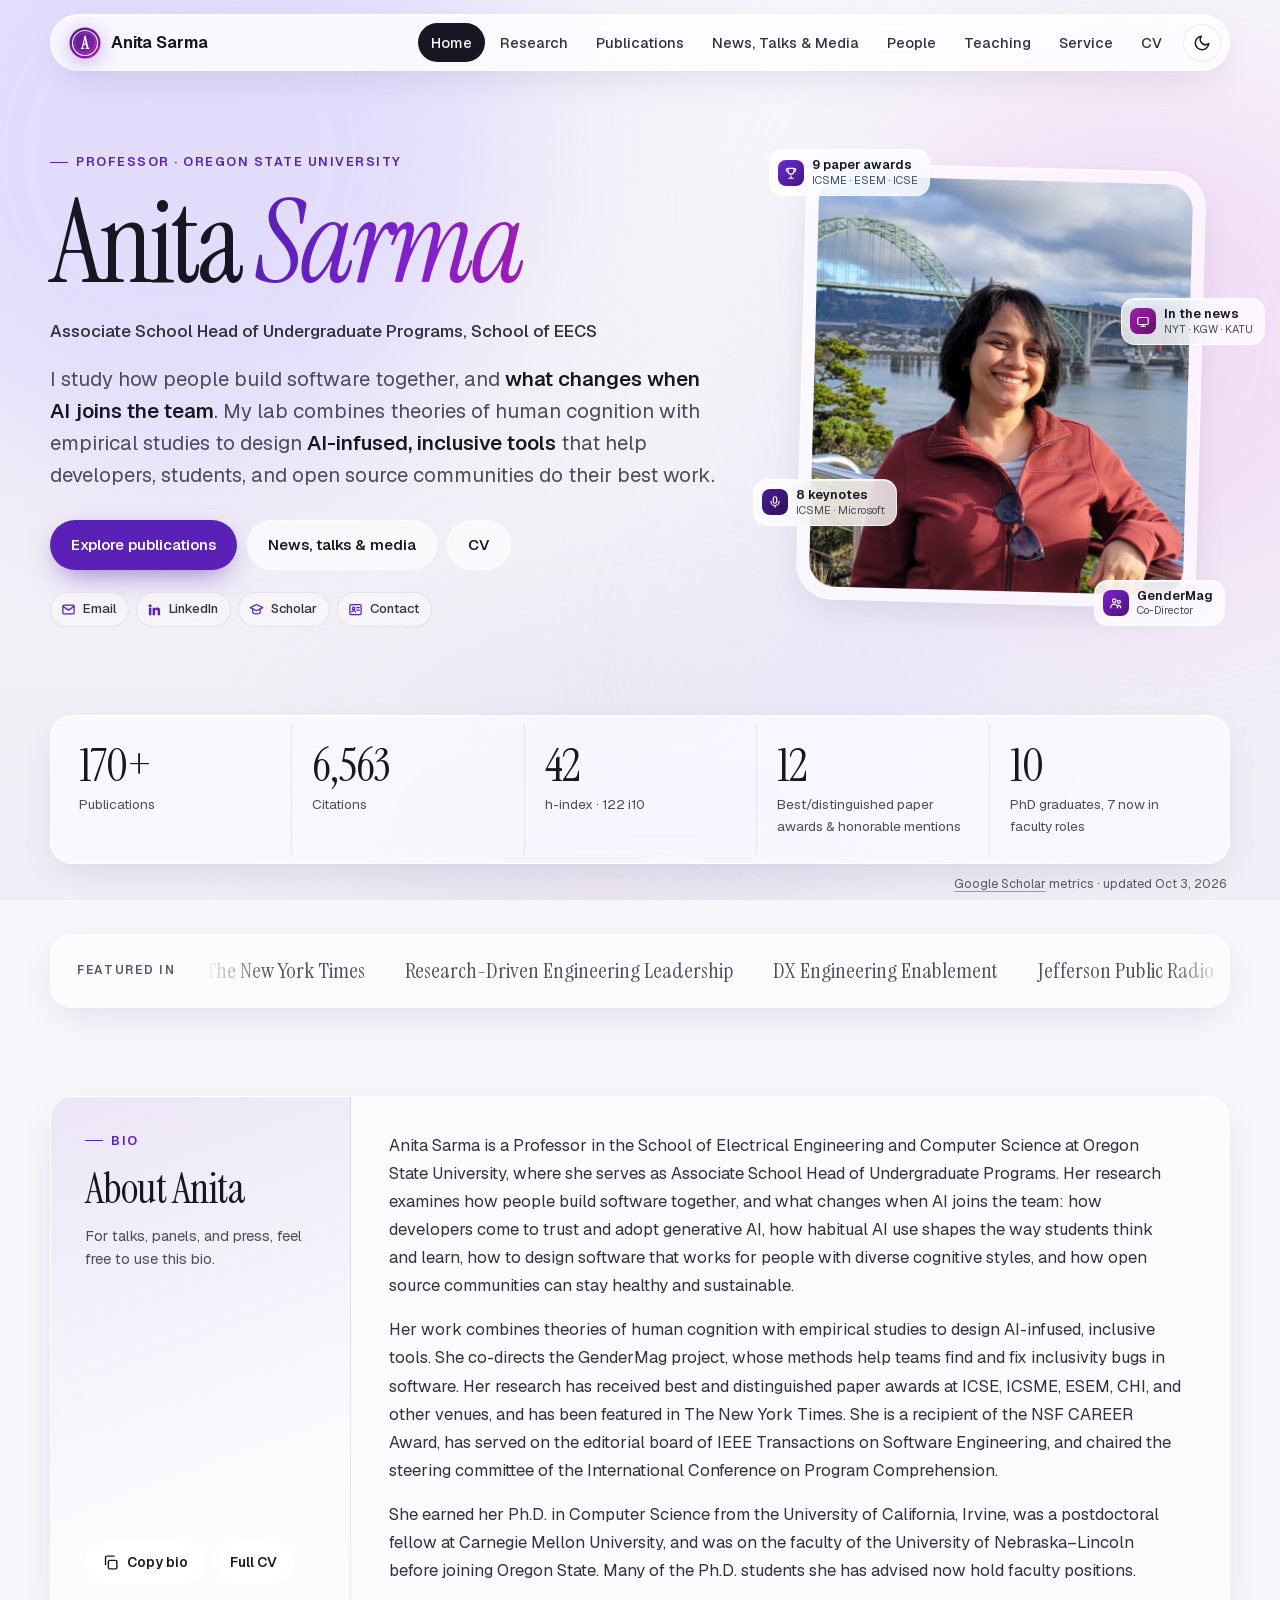
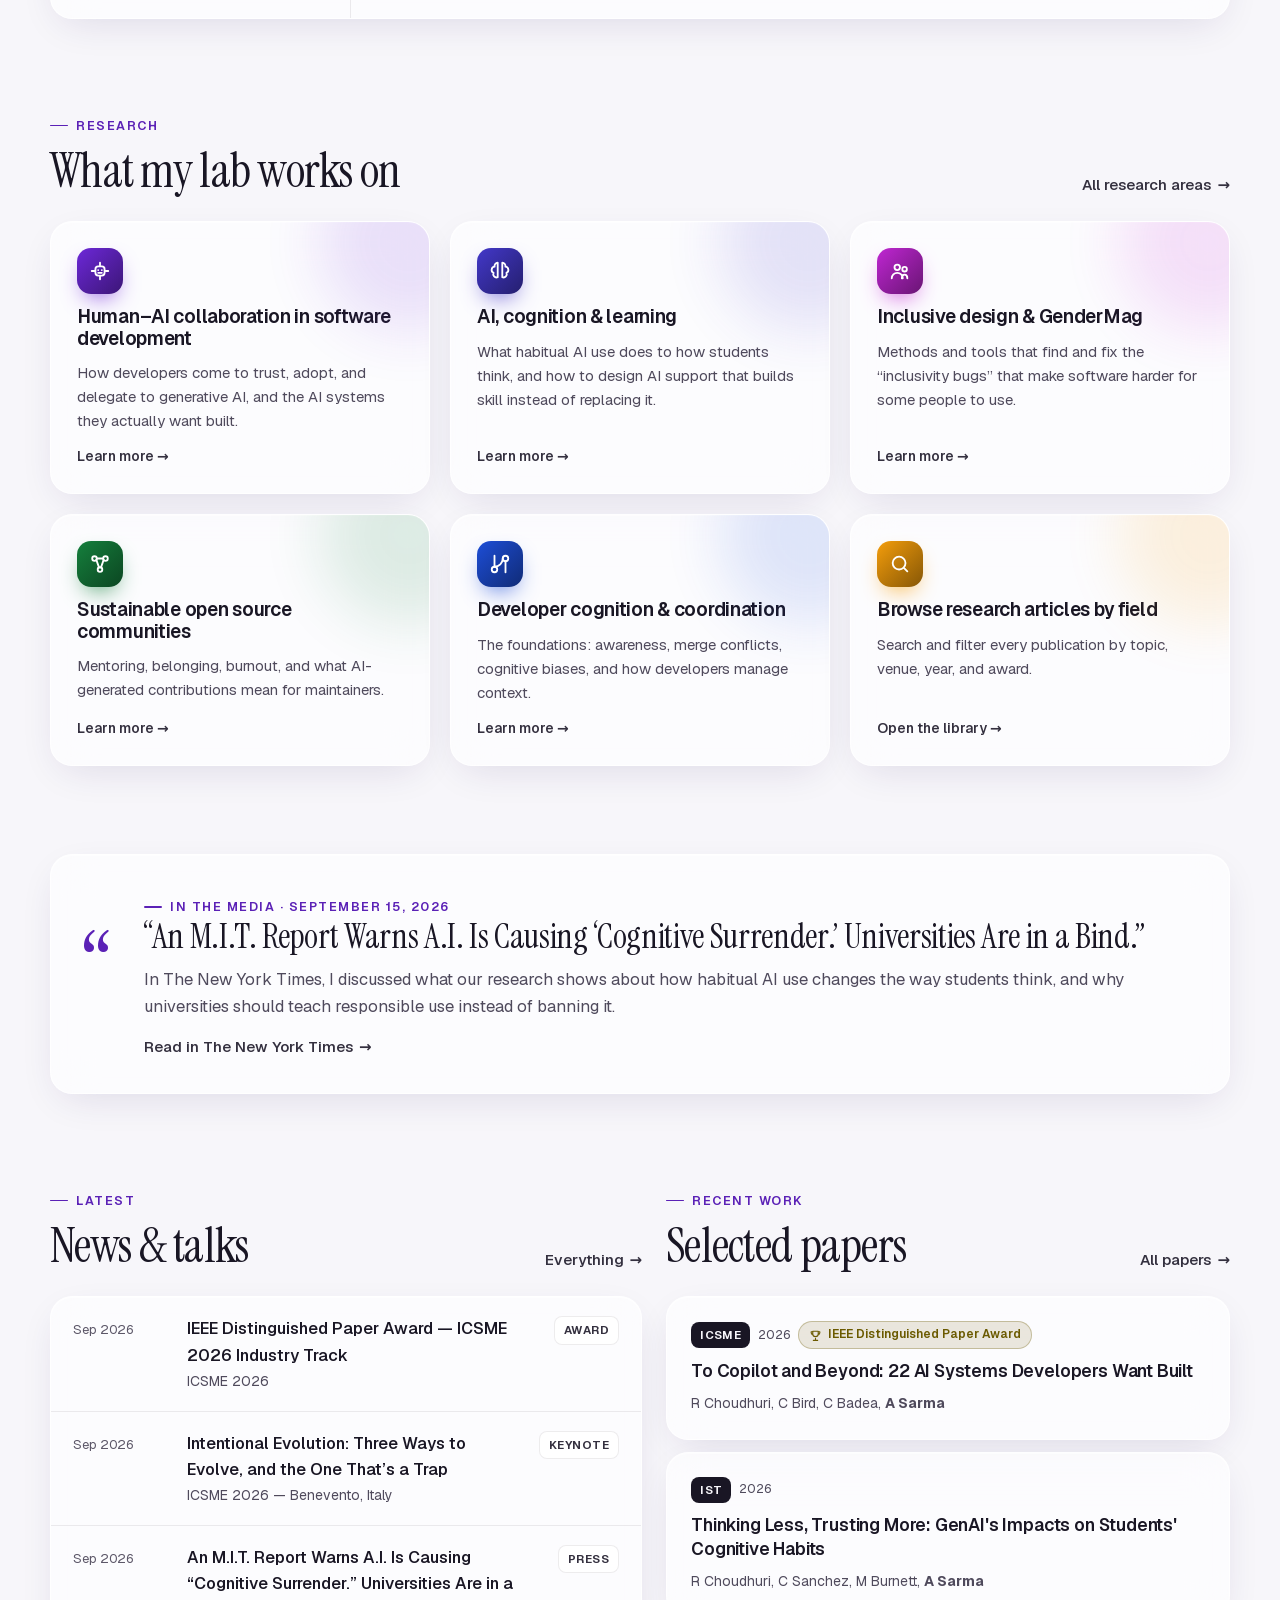
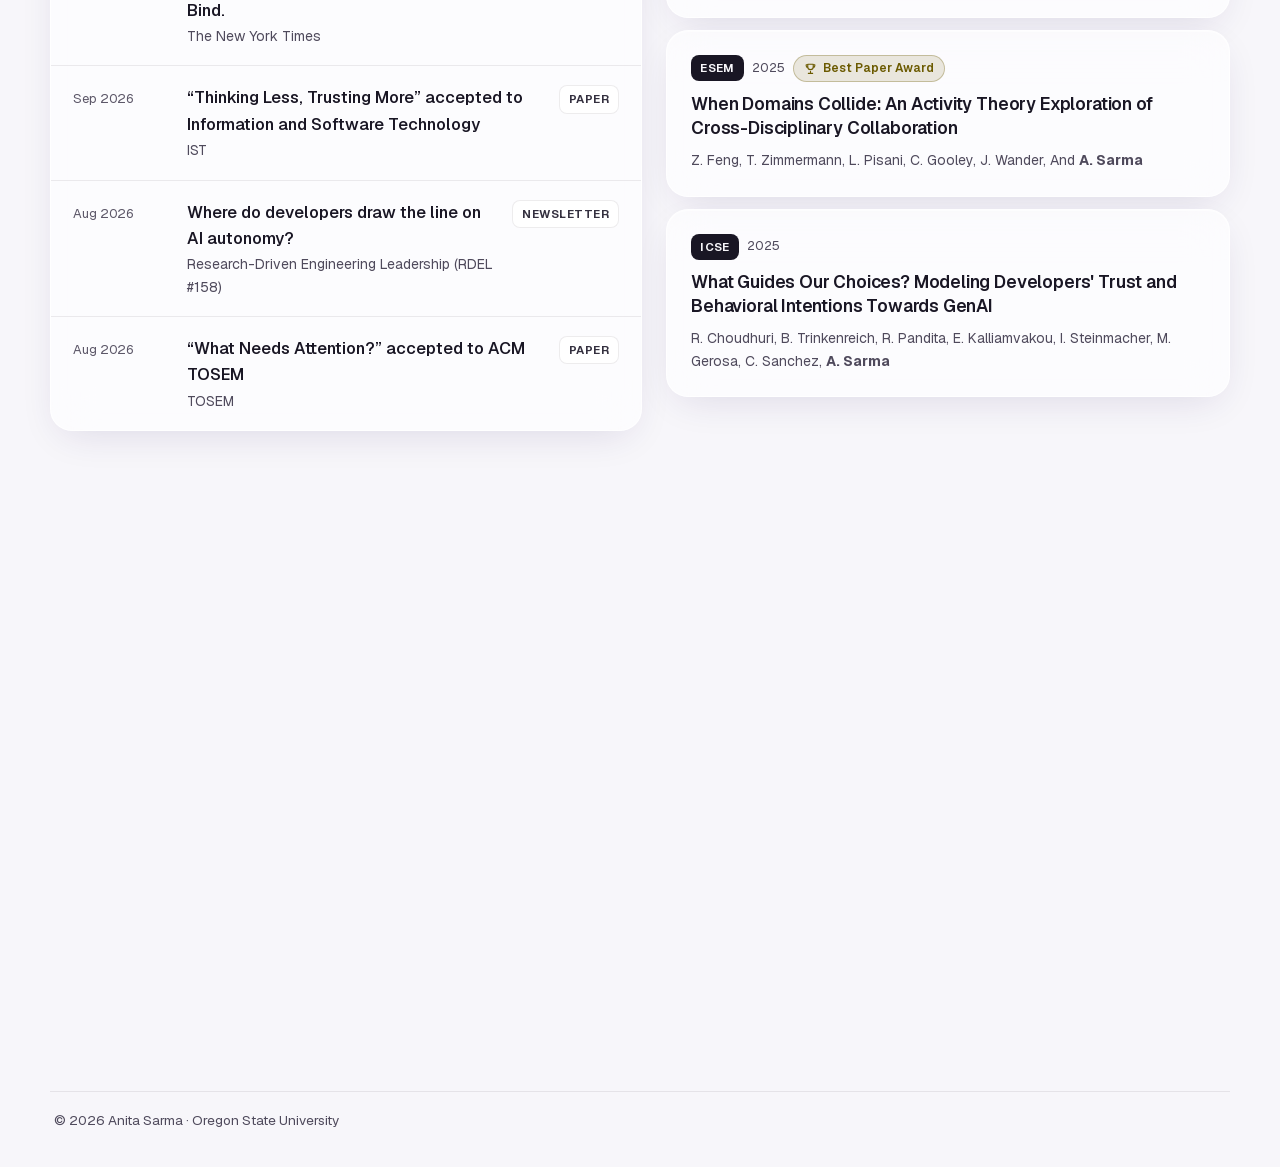
==== commit 2ebe5646: "Shorter photo labels; add Bio section - Highlight labels are now compact one-liners ("9 paper awards" ====
--- a/index.html
+++ b/index.html
@@ -72,6 +72,26 @@
     </div>
   </section>
 
+  <!-- Bio -->
+  <section class="reveal" id="bio">
+    <div class="bio glass">
+      <div class="bio-side">
+        <span class="eyebrow">Bio</span>
+        <h2>About Anita</h2>
+        <p class="muted">For talks, panels, and press, feel free to use this bio.</p>
+        <div class="bio-actions">
+          <button class="btn btn-ghost" type="button" id="copy-bio"><svg viewBox="0 0 24 24" fill="none" stroke="currentColor" stroke-width="2" stroke-linecap="round" stroke-linejoin="round"><rect x="9" y="9" width="12" height="12" rx="2"/><path d="M5 15V5a2 2 0 0 1 2-2h10"/></svg>Copy bio</button>
+          <a class="btn btn-ghost" href="assets/Sarma_CV.pdf">Full CV</a>
+        </div>
+      </div>
+      <div class="bio-text" id="bio-text">
+        <p>Anita Sarma is a Professor in the School of Electrical Engineering and Computer Science at Oregon State University, where she serves as Associate School Head of Undergraduate Programs. Her research examines how people build software together, and what changes when AI joins the team: how developers come to trust and adopt generative AI, how habitual AI use shapes the way students think and learn, how to design software that works for people with diverse cognitive styles, and how open source communities can stay healthy and sustainable.</p>
+        <p>Her work combines theories of human cognition with empirical studies to design AI-infused, inclusive tools. She co-directs the GenderMag project, whose methods help teams find and fix inclusivity bugs in software. Her research has received best and distinguished paper awards at ICSE, ICSME, ESEM, CHI, and other venues, and has been featured in The New York Times. She is a recipient of the NSF CAREER Award, has served on the editorial board of IEEE Transactions on Software Engineering, and chaired the steering committee of the International Conference on Program Comprehension.</p>
+        <p>She earned her Ph.D. in Computer Science from the University of California, Irvine, was a postdoctoral fellow at Carnegie Mellon University, and was on the faculty of the University of Nebraska–Lincoln before joining Oregon State. Many of the Ph.D. students she has advised now hold faculty positions.</p>
+      </div>
+    </div>
+  </section>
+
   <!-- Research themes -->
   <section>
     <div class="section-head reveal">
--- a/assets/css/style.css
+++ b/assets/css/style.css
@@ -22,30 +22,30 @@
    ========================================================================== */
 
 :root {
-  --bg: #faf6f4;
-  --bg-2: #f4eeeb;
-  --ink: #1e1720;
-  --ink-2: #3a2e3c;
-  --muted: #54485a;
-  --faint: #605466;
-  --accent: #8b1d6b;
-  --accent-2: #be185d;
-  --accent-3: #b45309;
+  --bg: #f7f6fa;
+  --bg-2: #efedf5;
+  --ink: #191624;
+  --ink-2: #34303f;
+  --muted: #4f4a5c;
+  --faint: #5c5768;
+  --accent: #5b21b6;
+  --accent-2: #7e22ce;
+  --accent-3: #a21caf;
   --accent-ink: #ffffff;
-  --gold: #8a5a00;
+  --gold: #6b5a00;
 
   --glass: rgba(255, 255, 255, 0.62);
   --glass-strong: rgba(255, 255, 255, 0.78);
   --glass-soft: rgba(255, 255, 255, 0.38);
   --glass-border: rgba(255, 255, 255, 0.75);
-  --hairline: rgba(30, 23, 32, 0.08);
-  --shadow: 0 1px 0 rgba(255, 255, 255, 0.6) inset, 0 12px 40px -12px rgba(70, 24, 60, 0.14);
-  --shadow-lg: 0 1px 0 rgba(255, 255, 255, 0.7) inset, 0 30px 80px -30px rgba(70, 24, 60, 0.28);
-
-  --blob-1: #f8cfdf;
-  --blob-2: #e6d2f2;
-  --blob-3: #ffdcc0;
-  --blob-4: #f3ead9;
+  --hairline: rgba(25, 22, 36, 0.08);
+  --shadow: 0 1px 0 rgba(255, 255, 255, 0.6) inset, 0 12px 40px -12px rgba(46, 24, 90, 0.14);
+  --shadow-lg: 0 1px 0 rgba(255, 255, 255, 0.7) inset, 0 30px 80px -30px rgba(46, 24, 90, 0.28);
+
+  --blob-1: #ddd6fe;
+  --blob-2: #f1d6f6;
+  --blob-3: #e4e1f1;
+  --blob-4: #e9e3fa;
 
   --radius: 22px;
   --radius-sm: 14px;
@@ -58,54 +58,54 @@
 
 @media (prefers-color-scheme: dark) {
   :root:not([data-theme="light"]) {
-    --bg: #0d0a10;
-    --bg-2: #140f18;
-    --ink: #f4eef5;
-    --ink-2: #ddd2df;
-    --muted: #b6a8b9;
-    --faint: #8f8293;
-    --accent: #eaa5d2;
-    --accent-2: #f7a1bb;
-    --accent-3: #f4b27c;
-    --accent-ink: #1a0b16;
+    --bg: #0c0a14;
+    --bg-2: #12101c;
+    --ink: #f2f0f8;
+    --ink-2: #d9d4e6;
+    --muted: #aca6bd;
+    --faint: #8a849b;
+    --accent: #c4b5fd;
+    --accent-2: #d8b4fe;
+    --accent-3: #f0abfc;
+    --accent-ink: #140b24;
     --gold: #f6c561;
-    --glass: rgba(33, 26, 38, 0.6);
-    --glass-strong: rgba(38, 29, 44, 0.82);
-    --glass-soft: rgba(33, 26, 38, 0.38);
+    --glass: rgba(27, 24, 40, 0.6);
+    --glass-strong: rgba(32, 28, 48, 0.82);
+    --glass-soft: rgba(27, 24, 40, 0.38);
     --glass-border: rgba(255, 255, 255, 0.09);
     --hairline: rgba(255, 255, 255, 0.08);
     --shadow: 0 1px 0 rgba(255, 255, 255, 0.05) inset, 0 12px 40px -12px rgba(0, 0, 0, 0.6);
     --shadow-lg: 0 1px 0 rgba(255, 255, 255, 0.06) inset, 0 30px 80px -30px rgba(0, 0, 0, 0.8);
-    --blob-1: #4a1d45;
-    --blob-2: #2e1a3d;
-    --blob-3: #3b2418;
-    --blob-4: #241a24;
+    --blob-1: #3b1a5c;
+    --blob-2: #3a1a48;
+    --blob-3: #22203a;
+    --blob-4: #1e1830;
     color-scheme: dark;
   }
 }
 :root[data-theme="dark"] {
-  --bg: #0d0a10;
-  --bg-2: #140f18;
-  --ink: #f4eef5;
-  --ink-2: #ddd2df;
-  --muted: #b6a8b9;
-  --faint: #8f8293;
-  --accent: #eaa5d2;
-  --accent-2: #f7a1bb;
-  --accent-3: #f4b27c;
-  --accent-ink: #1a0b16;
+  --bg: #0c0a14;
+  --bg-2: #12101c;
+  --ink: #f2f0f8;
+  --ink-2: #d9d4e6;
+  --muted: #aca6bd;
+  --faint: #8a849b;
+  --accent: #c4b5fd;
+  --accent-2: #d8b4fe;
+  --accent-3: #f0abfc;
+  --accent-ink: #140b24;
   --gold: #f6c561;
-  --glass: rgba(33, 26, 38, 0.6);
-  --glass-strong: rgba(38, 29, 44, 0.82);
-  --glass-soft: rgba(33, 26, 38, 0.38);
+  --glass: rgba(27, 24, 40, 0.6);
+  --glass-strong: rgba(32, 28, 48, 0.82);
+  --glass-soft: rgba(27, 24, 40, 0.38);
   --glass-border: rgba(255, 255, 255, 0.09);
   --hairline: rgba(255, 255, 255, 0.08);
   --shadow: 0 1px 0 rgba(255, 255, 255, 0.05) inset, 0 12px 40px -12px rgba(0, 0, 0, 0.6);
   --shadow-lg: 0 1px 0 rgba(255, 255, 255, 0.06) inset, 0 30px 80px -30px rgba(0, 0, 0, 0.8);
-  --blob-1: #4a1d45;
-  --blob-2: #2e1a3d;
-  --blob-3: #3b2418;
-  --blob-4: #241a24;
+  --blob-1: #3b1a5c;
+  --blob-2: #3a1a48;
+  --blob-3: #22203a;
+  --blob-4: #1e1830;
   color-scheme: dark;
 }
 
@@ -194,7 +194,7 @@
 .nav { position: fixed; top: 14px; left: 0; right: 0; z-index: 50; }
 .nav-inner { display: flex; align-items: center; gap: 8px; padding: 8px 8px 8px 18px; border-radius: 999px; }
 .brand { display: flex; align-items: center; gap: 10px; text-decoration: none; font-weight: 650; letter-spacing: -0.01em; white-space: nowrap; margin-right: auto; }
-.brand-mark { width: 32px; height: 32px; flex: none; display: block; filter: drop-shadow(0 4px 10px rgba(139, 29, 107, 0.35)); }
+.brand-mark { width: 32px; height: 32px; flex: none; display: block; filter: drop-shadow(0 4px 10px rgba(91, 33, 182, 0.35)); }
 .nav-links { display: flex; align-items: center; gap: 2px; list-style: none; margin: 0; padding: 0; }
 .nav-links a { display: block; padding: 8px 13px; border-radius: 999px; text-decoration: none; font-size: 14.5px; font-weight: 500; color: var(--ink-2); transition: background .2s, color .2s; white-space: nowrap; }
 .nav-links a:hover { background: var(--glass-soft); color: var(--ink); }
@@ -540,24 +540,24 @@
 
 /* Cumulative highlight labels floating around the portrait (built from site data) */
 .float-labels { position: absolute; inset: 0; pointer-events: none; }
-.float-label { position: absolute; display: flex; align-items: center; gap: 10px; padding: 10px 14px; border-radius: 16px; max-width: 255px;
+.float-label { position: absolute; display: flex; align-items: center; gap: 8px; padding: 7px 11px 7px 8px; border-radius: 14px; white-space: nowrap;
   text-decoration: none; pointer-events: auto; line-height: 1.25; animation: bob 8s ease-in-out infinite;
   background: var(--glass-strong); border: 1px solid var(--glass-border); box-shadow: var(--shadow-lg);
   -webkit-backdrop-filter: blur(18px) saturate(160%); backdrop-filter: blur(18px) saturate(160%); }
-.float-label b { display: block; font-size: 13.5px; font-weight: 620; color: var(--ink); }
-.float-label small { display: block; font-size: 11.5px; color: var(--muted); margin-top: 2px; }
-.float-label .ic { width: 32px; height: 32px; border-radius: 10px; display: grid; place-items: center; color: #fff; flex: none;
+.float-label b { display: block; font-size: 12.5px; font-weight: 620; color: var(--ink); }
+.float-label small { display: block; font-size: 11px; color: var(--muted); margin-top: 1px; }
+.float-label .ic { width: 26px; height: 26px; border-radius: 8px; display: grid; place-items: center; color: #fff; flex: none;
   background: linear-gradient(135deg, var(--c), color-mix(in srgb, var(--c) 60%, #000)); }
-.float-label .ic svg { width: 16px; height: 16px; }
+.float-label .ic svg { width: 14px; height: 14px; }
 .float-label:hover { transform: translateY(-2px); }
 .float-label:hover b { color: var(--accent); }
-.float-label.p1 { top: 1%; left: -10%; }
-.float-label.p2 { top: 20%; right: -20%; animation-delay: -2s; }
-.float-label.p3 { bottom: 26%; left: -12%; animation-delay: -4s; }
-.float-label.p4 { bottom: 4%; right: -14%; animation-delay: -6s; }
+.float-label.p1 { top: -4%; left: -8%; }
+.float-label.p2 { top: 30%; right: -16%; animation-delay: -2s; }
+.float-label.p3 { bottom: 18%; left: -12%; animation-delay: -4s; }
+.float-label.p4 { bottom: -5%; right: -6%; animation-delay: -6s; }
 @keyframes bob { 50% { transform: translateY(-7px); } }
 @media (max-width: 1240px) { .float-label.p2, .float-label.p4 { right: -4%; } }
-@media (max-width: 1100px) { .float-label.p1, .float-label.p3 { left: -6%; } .float-label.p2, .float-label.p4 { right: 0; } .float-label { max-width: 230px; } }
+@media (max-width: 1100px) { .float-label.p1, .float-label.p3 { left: -6%; } .float-label.p2, .float-label.p4 { right: -2%; } }
 @media (max-width: 900px) {
   .float-labels { position: static; display: grid; grid-template-columns: 1fr 1fr; gap: 8px; margin-top: 14px; }
   .float-label { position: static; max-width: none; animation: none; padding: 8px 10px; }
@@ -568,3 +568,21 @@
   .portrait { width: 100%; }
   .portrait-frame { width: min(260px, 68%); margin: 0 auto; }
 }
+
+/* Bio section */
+.bio { display: grid; grid-template-columns: 300px 1fr; overflow: hidden; }
+.bio-side { padding: 34px; border-right: 1px solid var(--hairline); display: flex; flex-direction: column; gap: 10px;
+  background: linear-gradient(160deg, color-mix(in srgb, var(--accent) 10%, transparent), transparent 75%); }
+.bio-side h2 { font-family: var(--serif); font-weight: 400; font-size: clamp(32px, 3.6vw, 42px); margin: 4px 0 2px; }
+.bio-side p { font-size: 14.5px; margin: 0 0 8px; }
+.bio-actions { display: flex; flex-wrap: wrap; gap: 8px; margin-top: auto; }
+.bio-actions .btn { padding: 10px 16px; font-size: 14px; }
+.bio-text { padding: 34px 38px; }
+.bio-text p { font-size: 16.5px; line-height: 1.7; color: var(--ink-2); margin: 0 0 1em; max-width: 72ch; }
+.bio-text p:last-child { margin-bottom: 0; }
+@media (max-width: 860px) {
+  .bio { grid-template-columns: 1fr; }
+  .bio-side { border-right: 0; border-bottom: 1px solid var(--hairline); padding: 26px; }
+  .bio-text { padding: 26px; }
+  .bio-actions { margin-top: 6px; }
+}
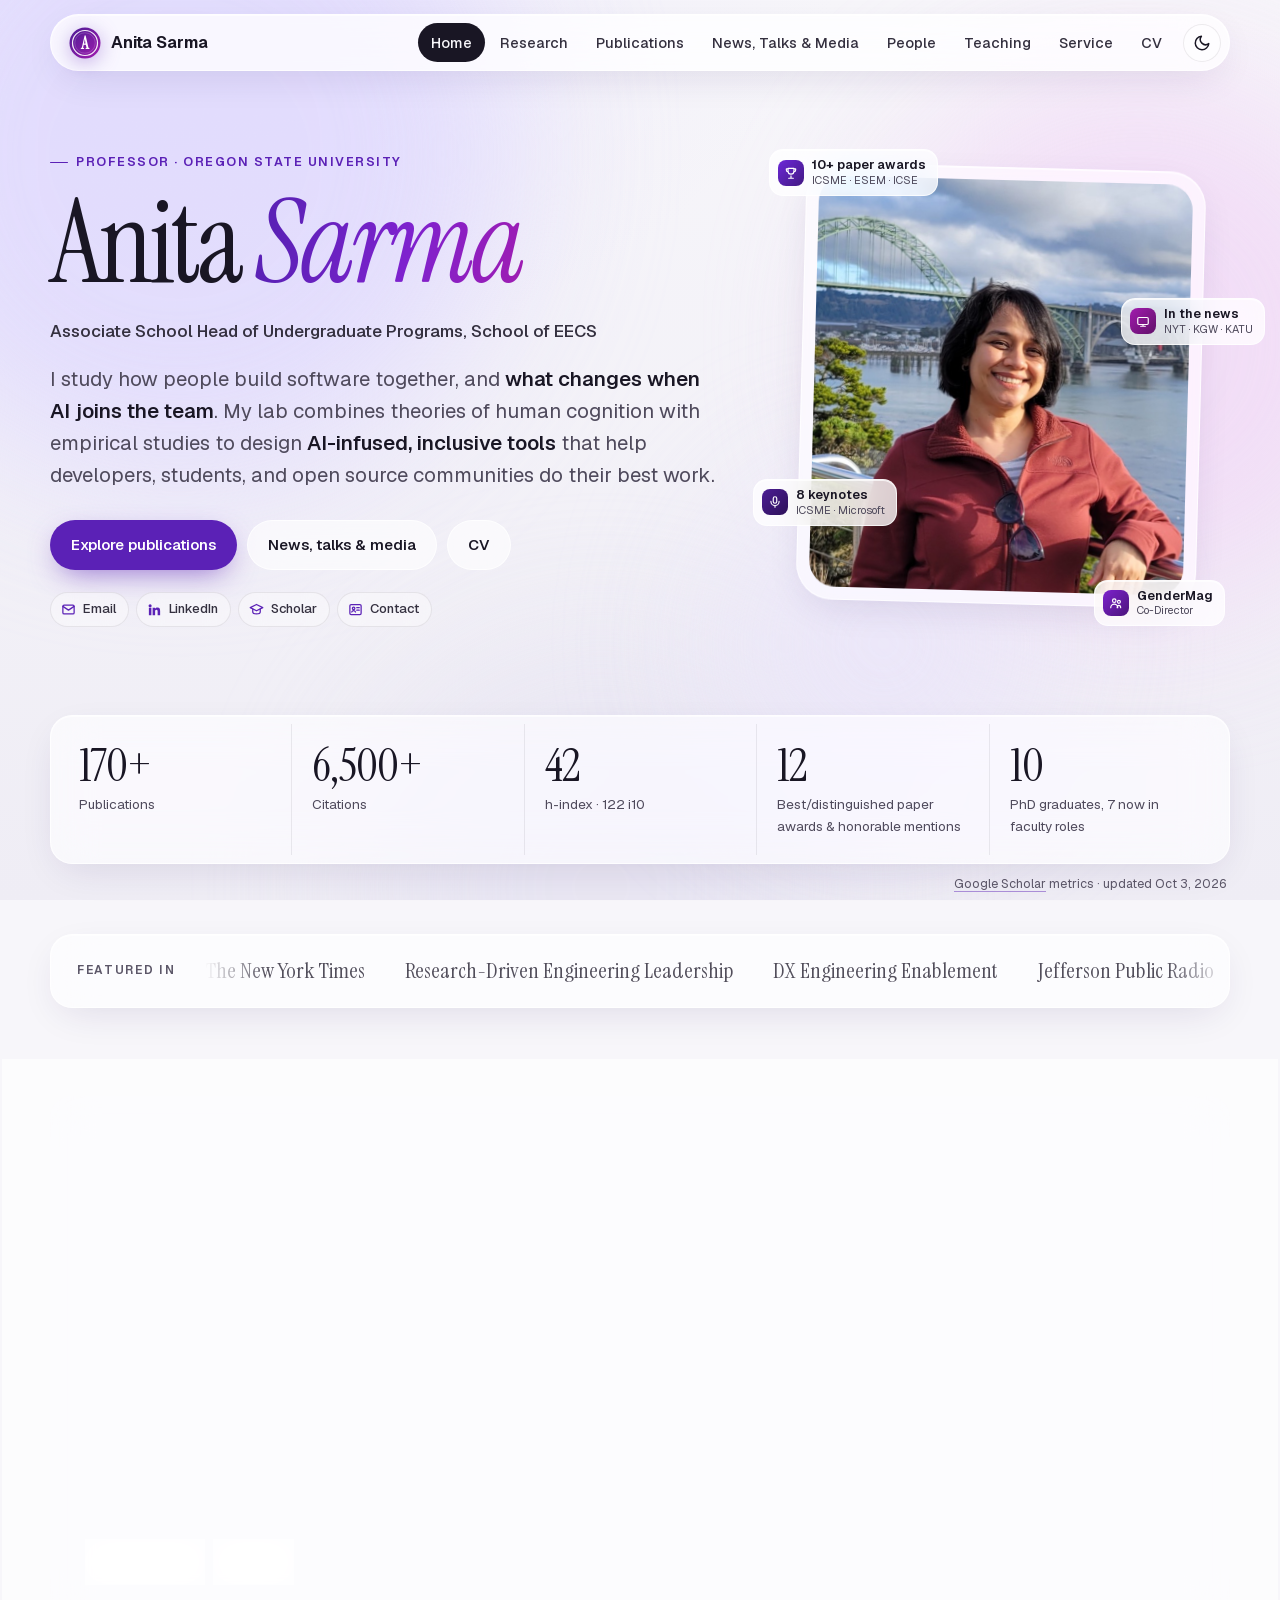
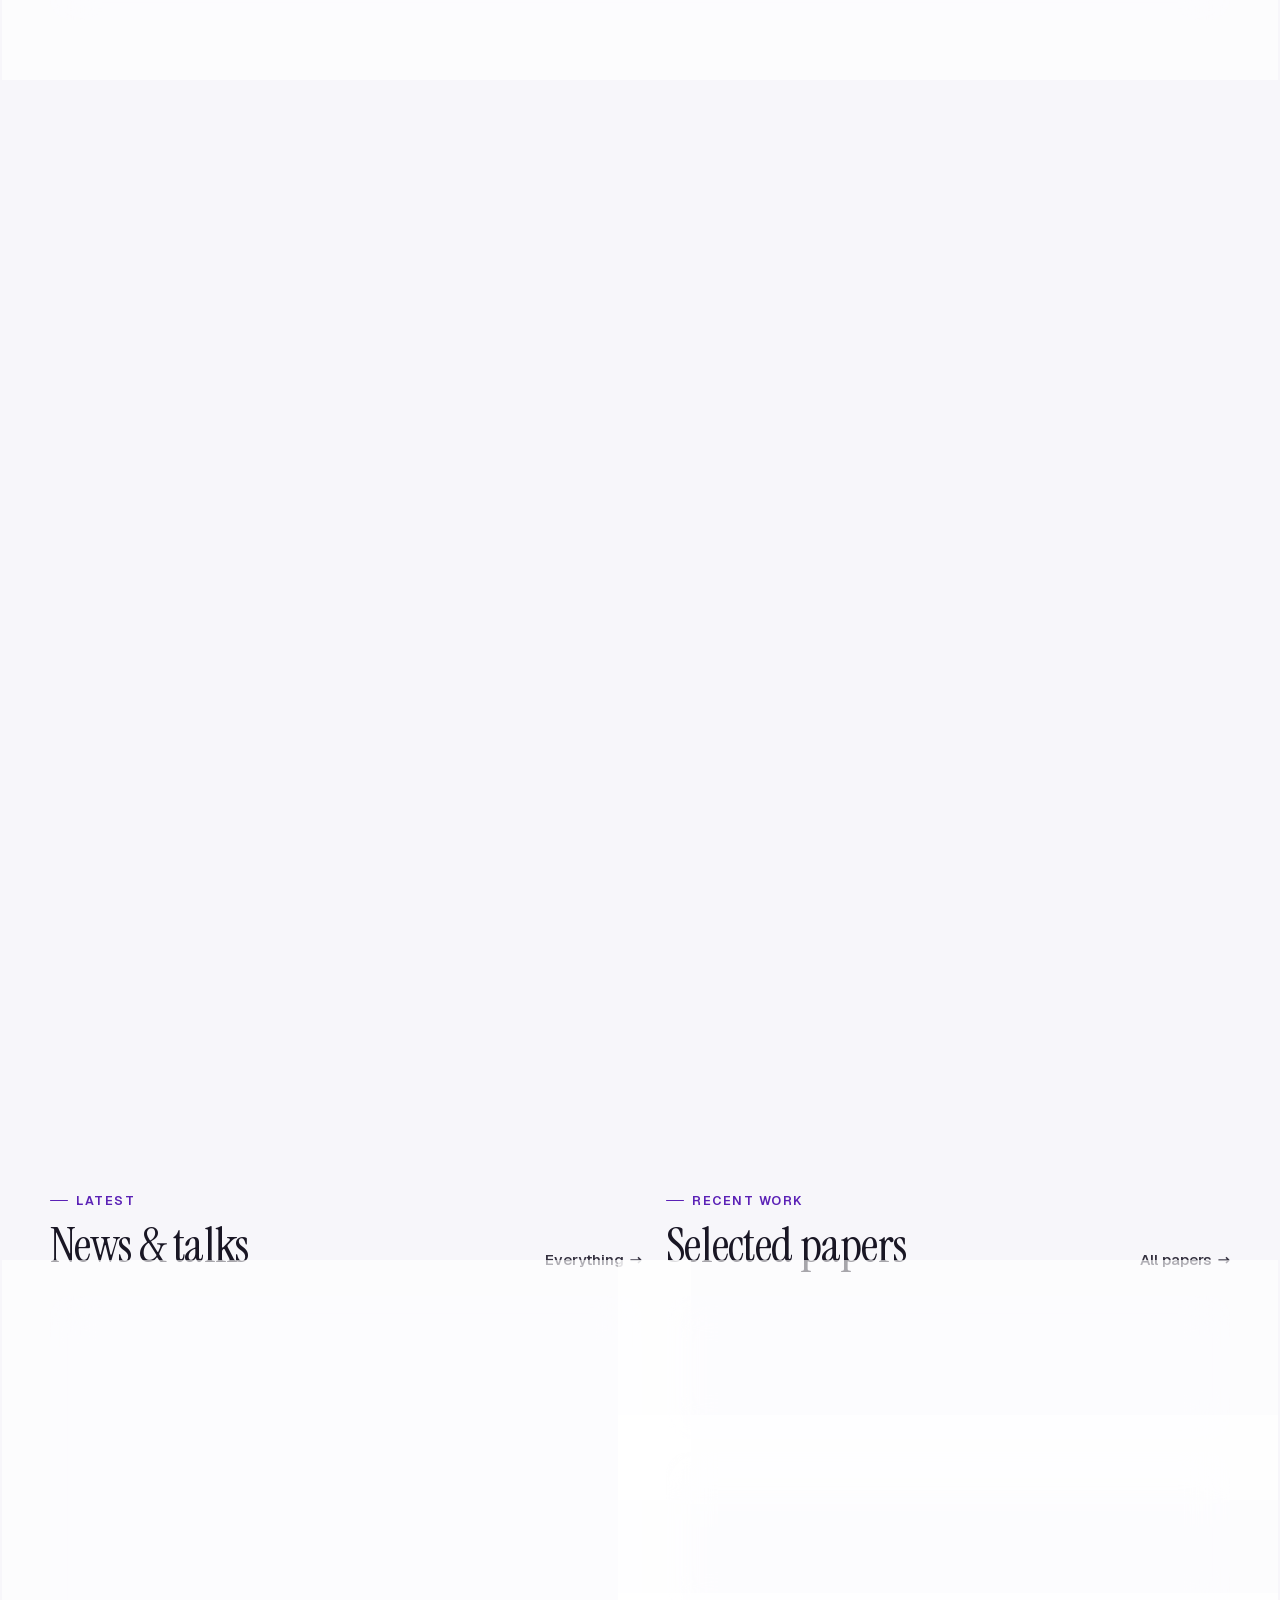
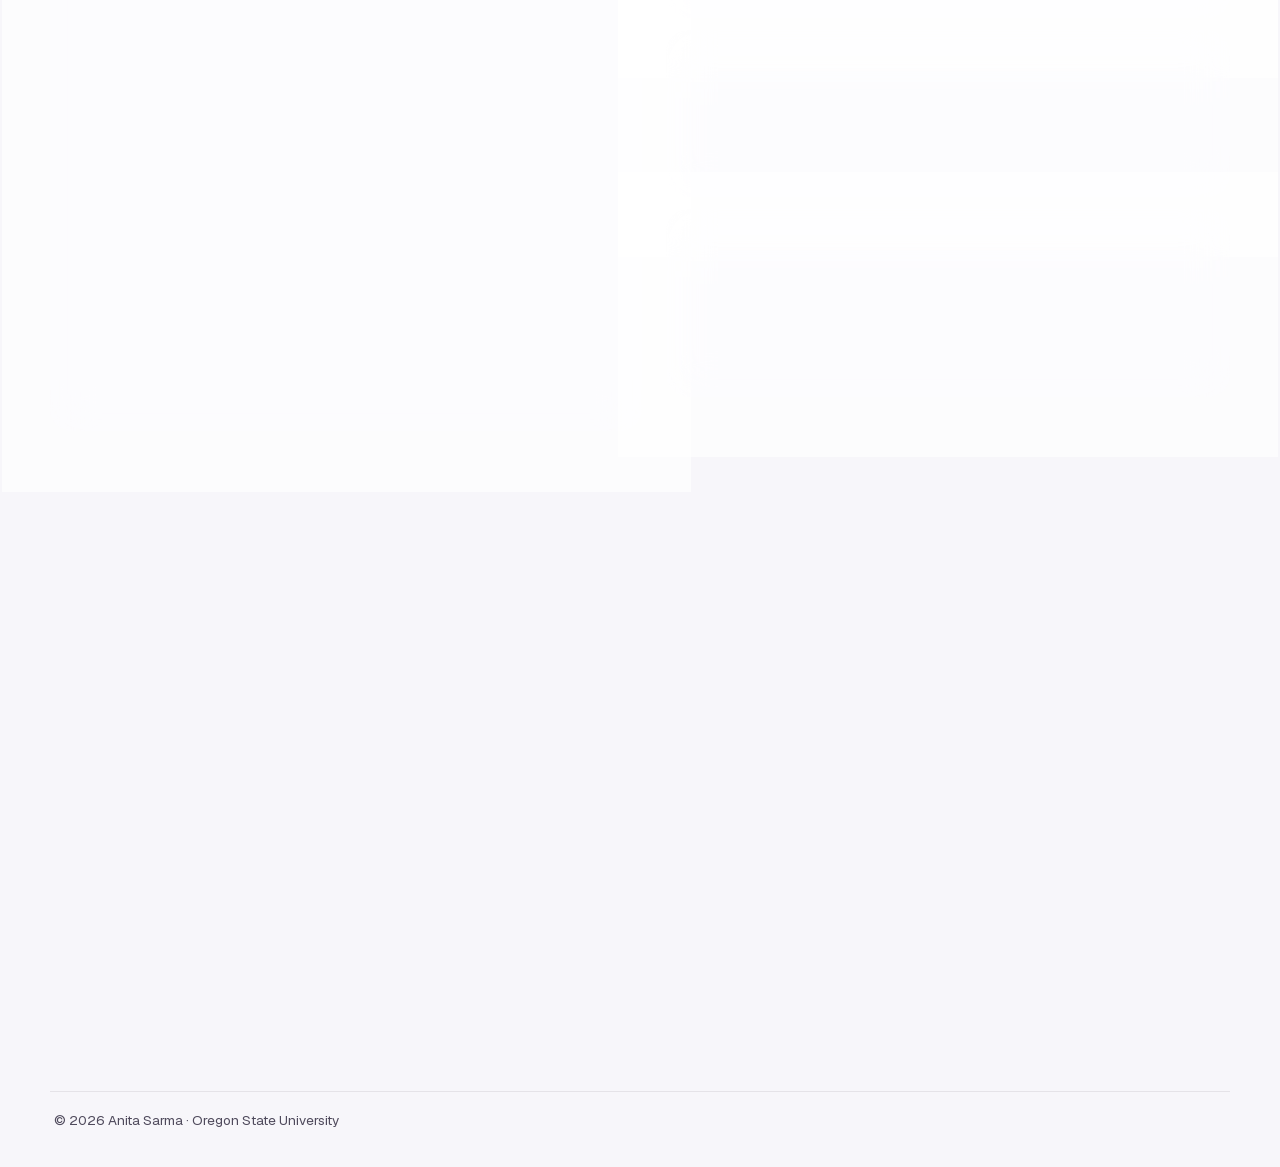
==== commit 8c4f59ae: "Show rounded milestones: 6,500+ citations, 10+ paper awards Co-Authored-By: Claude Opus 5.5 <noreply" ====
--- a/index.html
+++ b/index.html
@@ -47,7 +47,7 @@
   <section class="reveal">
     <div class="stats glass">
       <div class="stat"><div class="n" id="stat-pubs">180+</div><div class="l">Publications</div></div>
-      <div class="stat"><div class="n" id="stat-cites">6,563</div><div class="l">Citations</div></div>
+      <div class="stat"><div class="n" id="stat-cites">6,500+</div><div class="l">Citations</div></div>
       <div class="stat"><div class="n" id="stat-h">42</div><div class="l">h-index · <span id="stat-i10">122</span> i10</div></div>
       <div class="stat"><div class="n">12</div><div class="l">Best/distinguished paper awards &amp; honorable mentions</div></div>
       <div class="stat"><div class="n">10</div><div class="l">PhD graduates, 7 now in faculty roles</div></div>
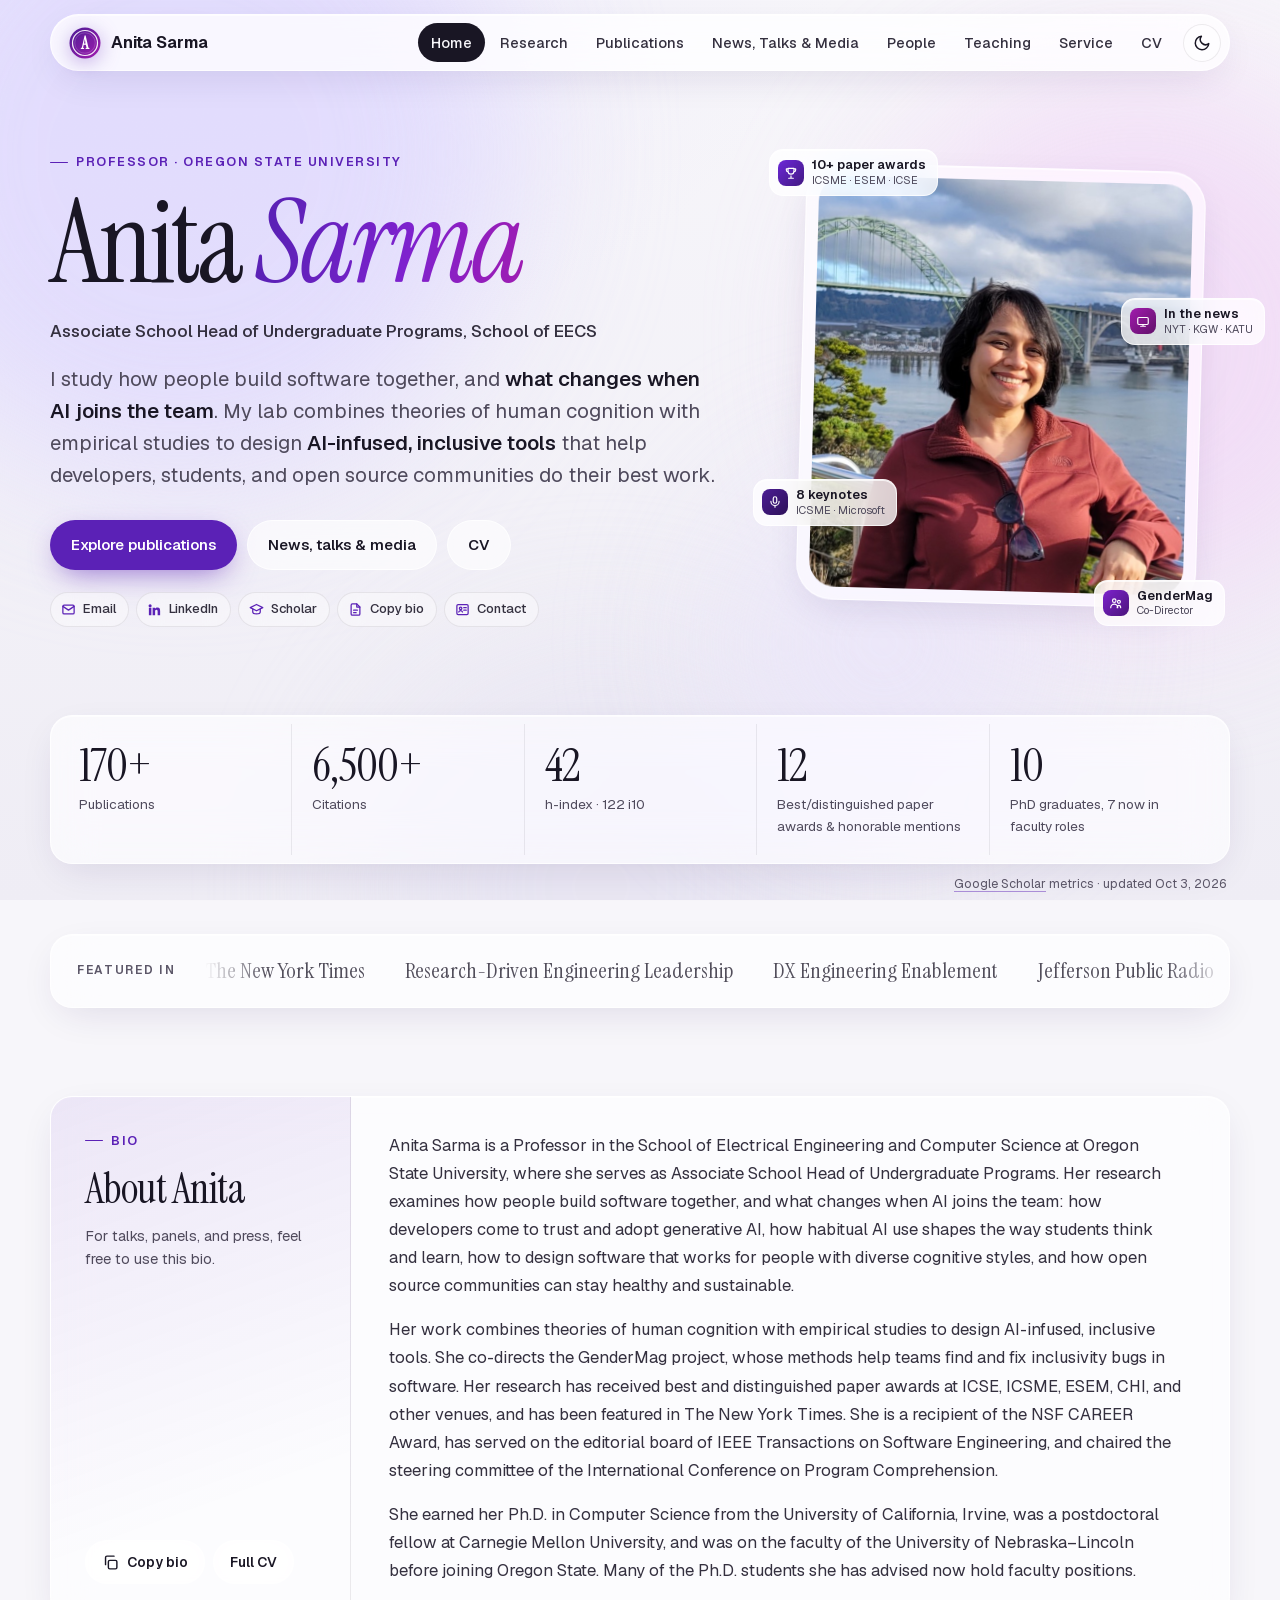
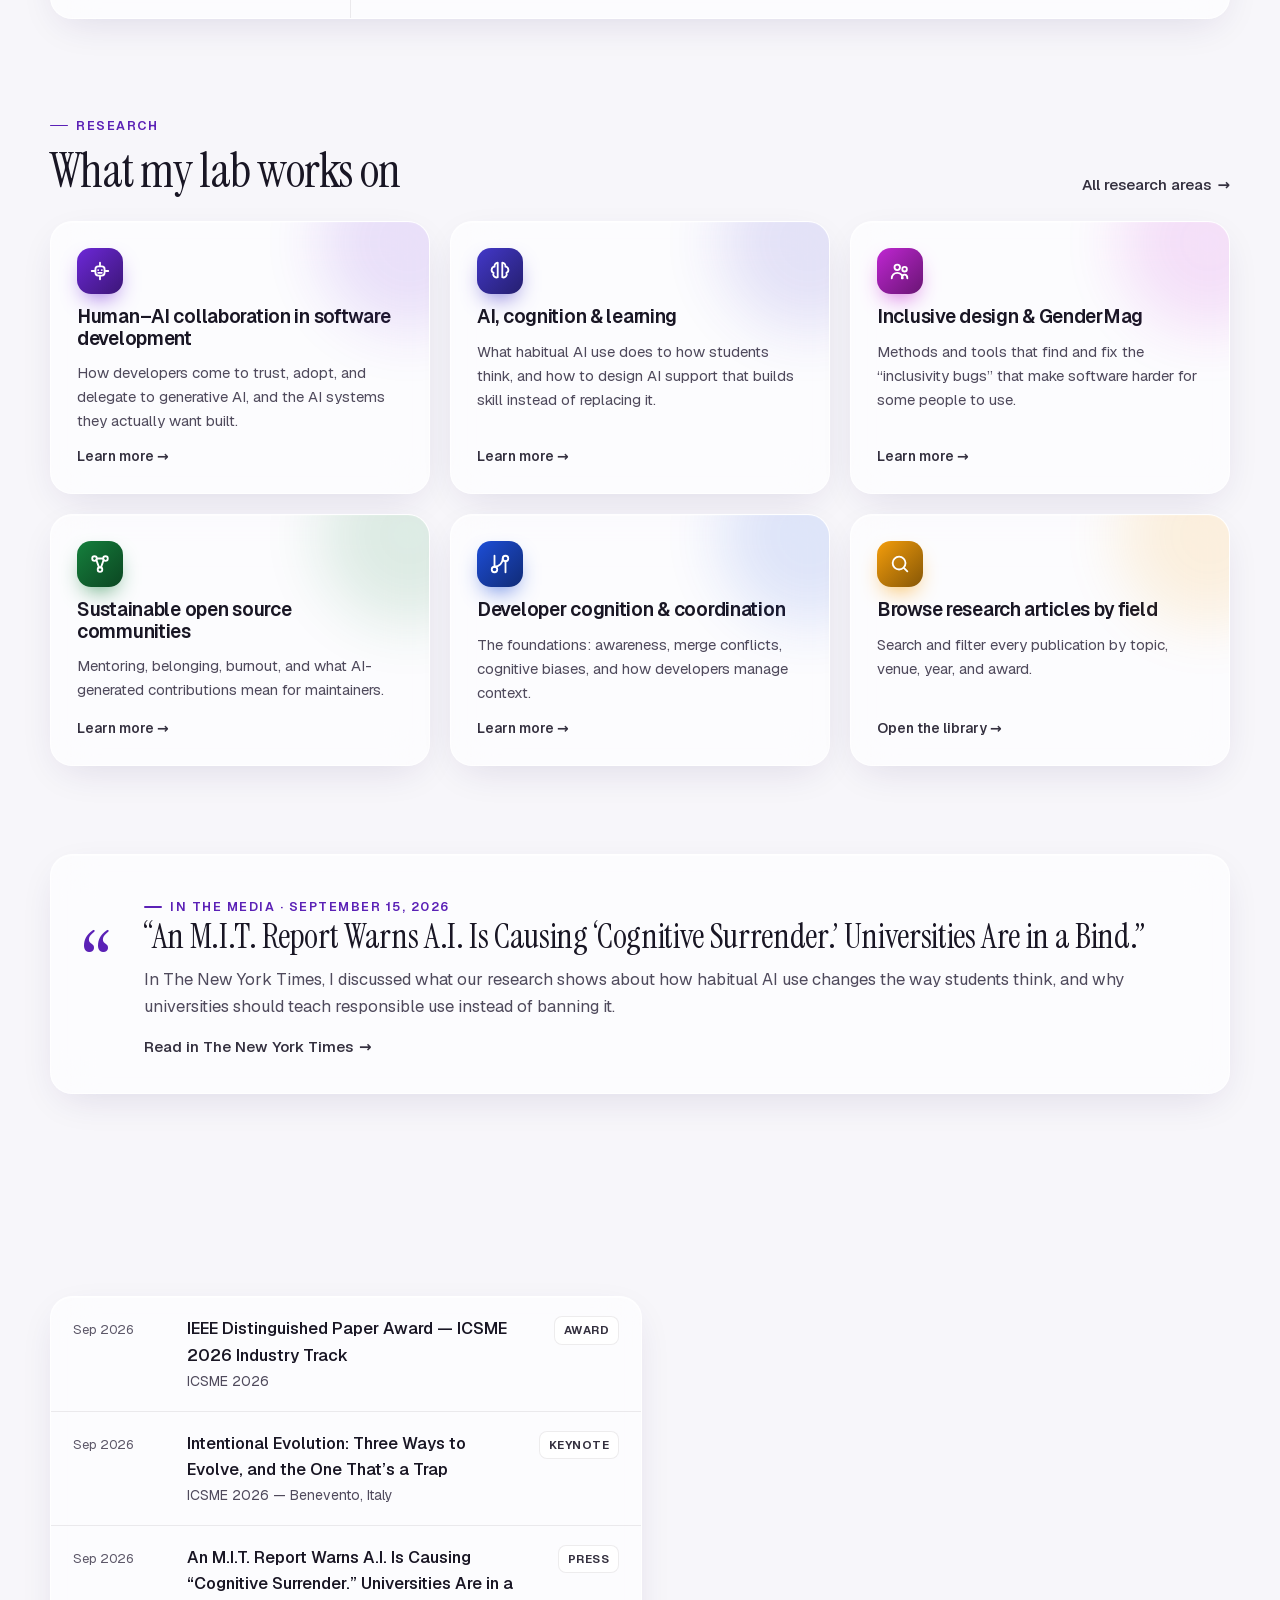
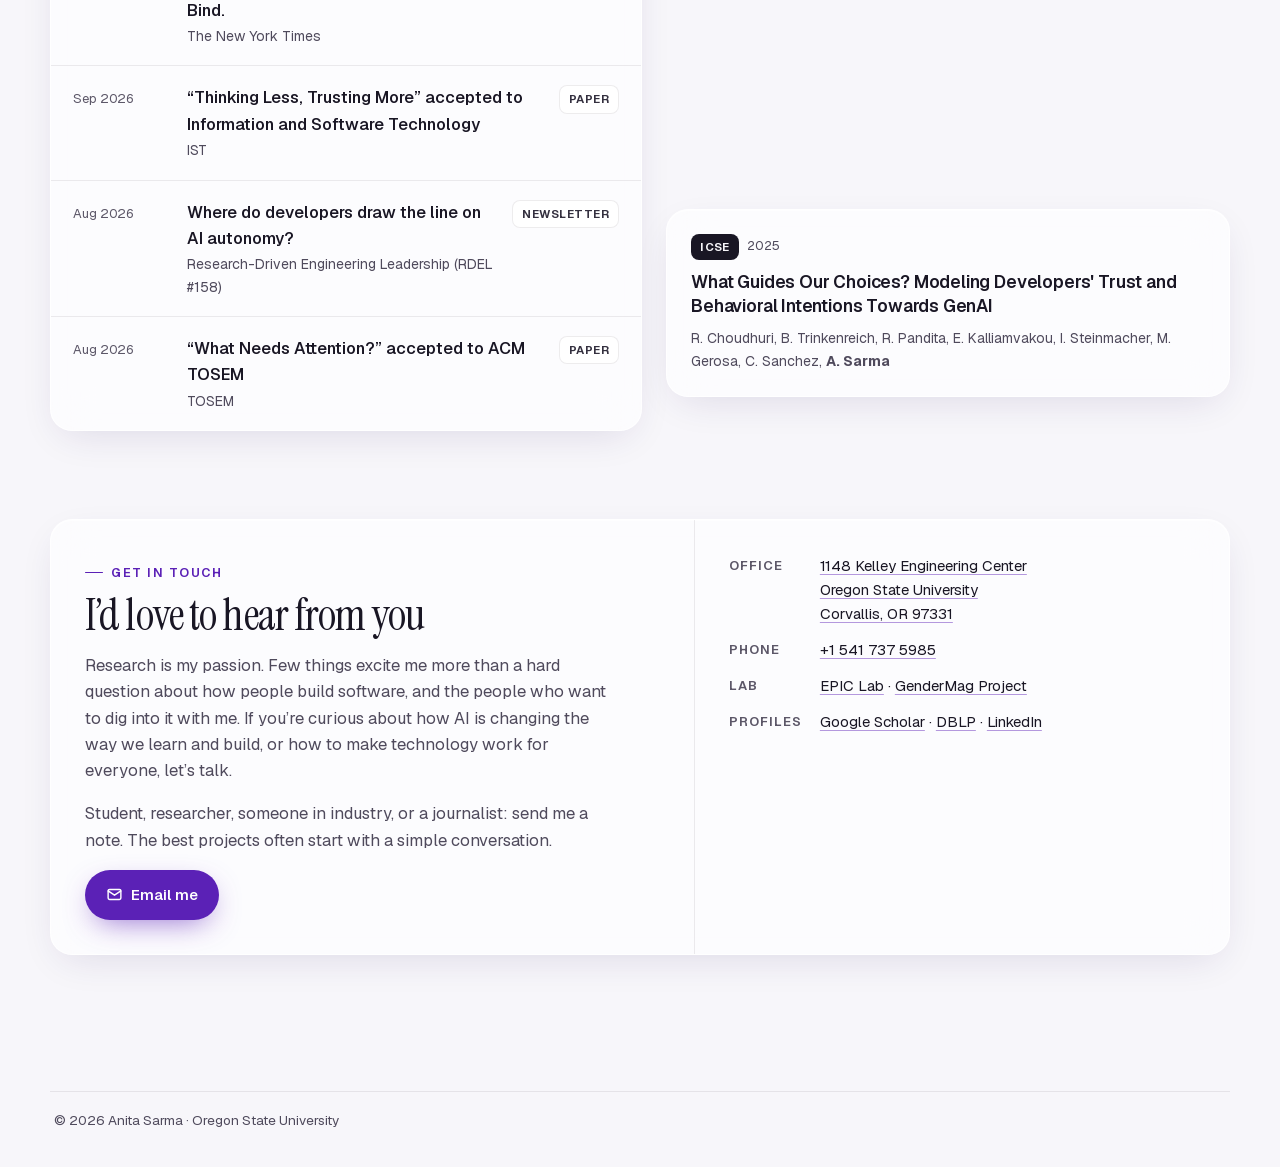
==== commit 6885653b: "Add Copy bio pill to the hero; copy falls back gracefully and shows the bio Co-Authored-By: Claude O" ====
--- a/index.html
+++ b/index.html
@@ -34,6 +34,7 @@
         <li><a href="#" data-email><svg viewBox="0 0 24 24" fill="none" stroke="currentColor" stroke-width="2" stroke-linecap="round" stroke-linejoin="round"><rect x="3" y="5" width="18" height="14" rx="2"/><path d="m3 7 9 6 9-6"/></svg>Email</a></li>
         <li data-linkedin hidden><a href="#" target="_blank" rel="noopener"><svg viewBox="0 0 24 24" fill="currentColor"><path d="M4.98 3.5a2.5 2.5 0 1 1 0 5 2.5 2.5 0 0 1 0-5zM3 9h4v12H3zM9 9h3.8v1.7h.05c.53-1 1.83-2.05 3.77-2.05C20.6 8.65 21 11.3 21 14.7V21h-4v-5.6c0-1.34-.03-3.06-1.86-3.06-1.87 0-2.15 1.46-2.15 2.96V21H9z"/></svg>LinkedIn</a></li>
         <li><a href="https://scholar.google.com/citations?user=shMjCasAAAAJ&hl=en" target="_blank" rel="noopener"><svg viewBox="0 0 24 24" fill="none" stroke="currentColor" stroke-width="2" stroke-linecap="round" stroke-linejoin="round"><path d="M2 9l10-5 10 5-10 5z"/><path d="M6 11v5c0 1.5 2.7 3 6 3s6-1.5 6-3v-5"/></svg>Scholar</a></li>
+        <li><a href="#bio" id="bio-pill"><svg viewBox="0 0 24 24" fill="none" stroke="currentColor" stroke-width="2" stroke-linecap="round" stroke-linejoin="round"><path d="M14 3H7a2 2 0 0 0-2 2v14a2 2 0 0 0 2 2h10a2 2 0 0 0 2-2V8z"/><path d="M14 3v5h5M9 13h6M9 17h4"/></svg>Copy bio</a></li>
         <li><a href="#contact"><svg viewBox="0 0 24 24" fill="none" stroke="currentColor" stroke-width="2" stroke-linecap="round" stroke-linejoin="round"><rect x="3" y="4" width="18" height="16" rx="2"/><circle cx="9" cy="10" r="2"/><path d="M6 16c.6-1.6 1.7-2.4 3-2.4s2.4.8 3 2.4M14 9h4M14 13h4"/></svg>Contact</a></li>
       </ul>
     </div>
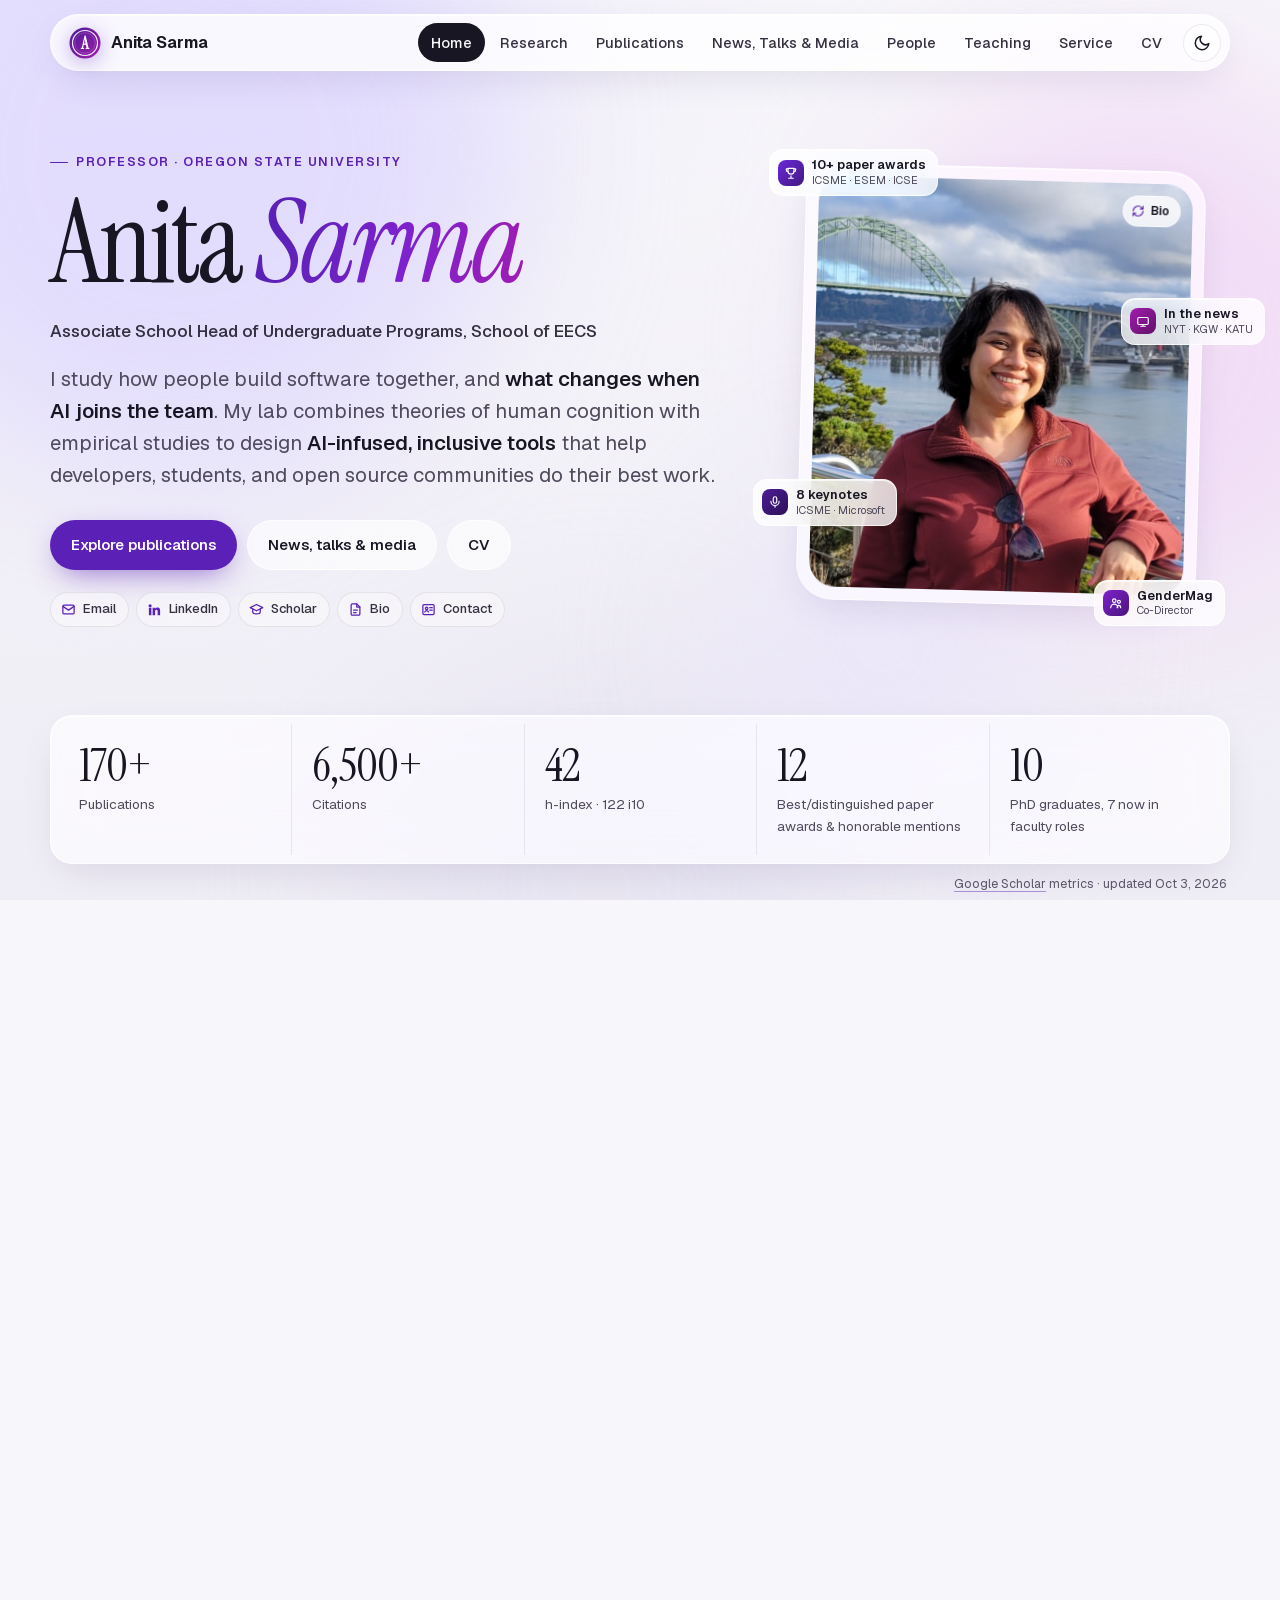
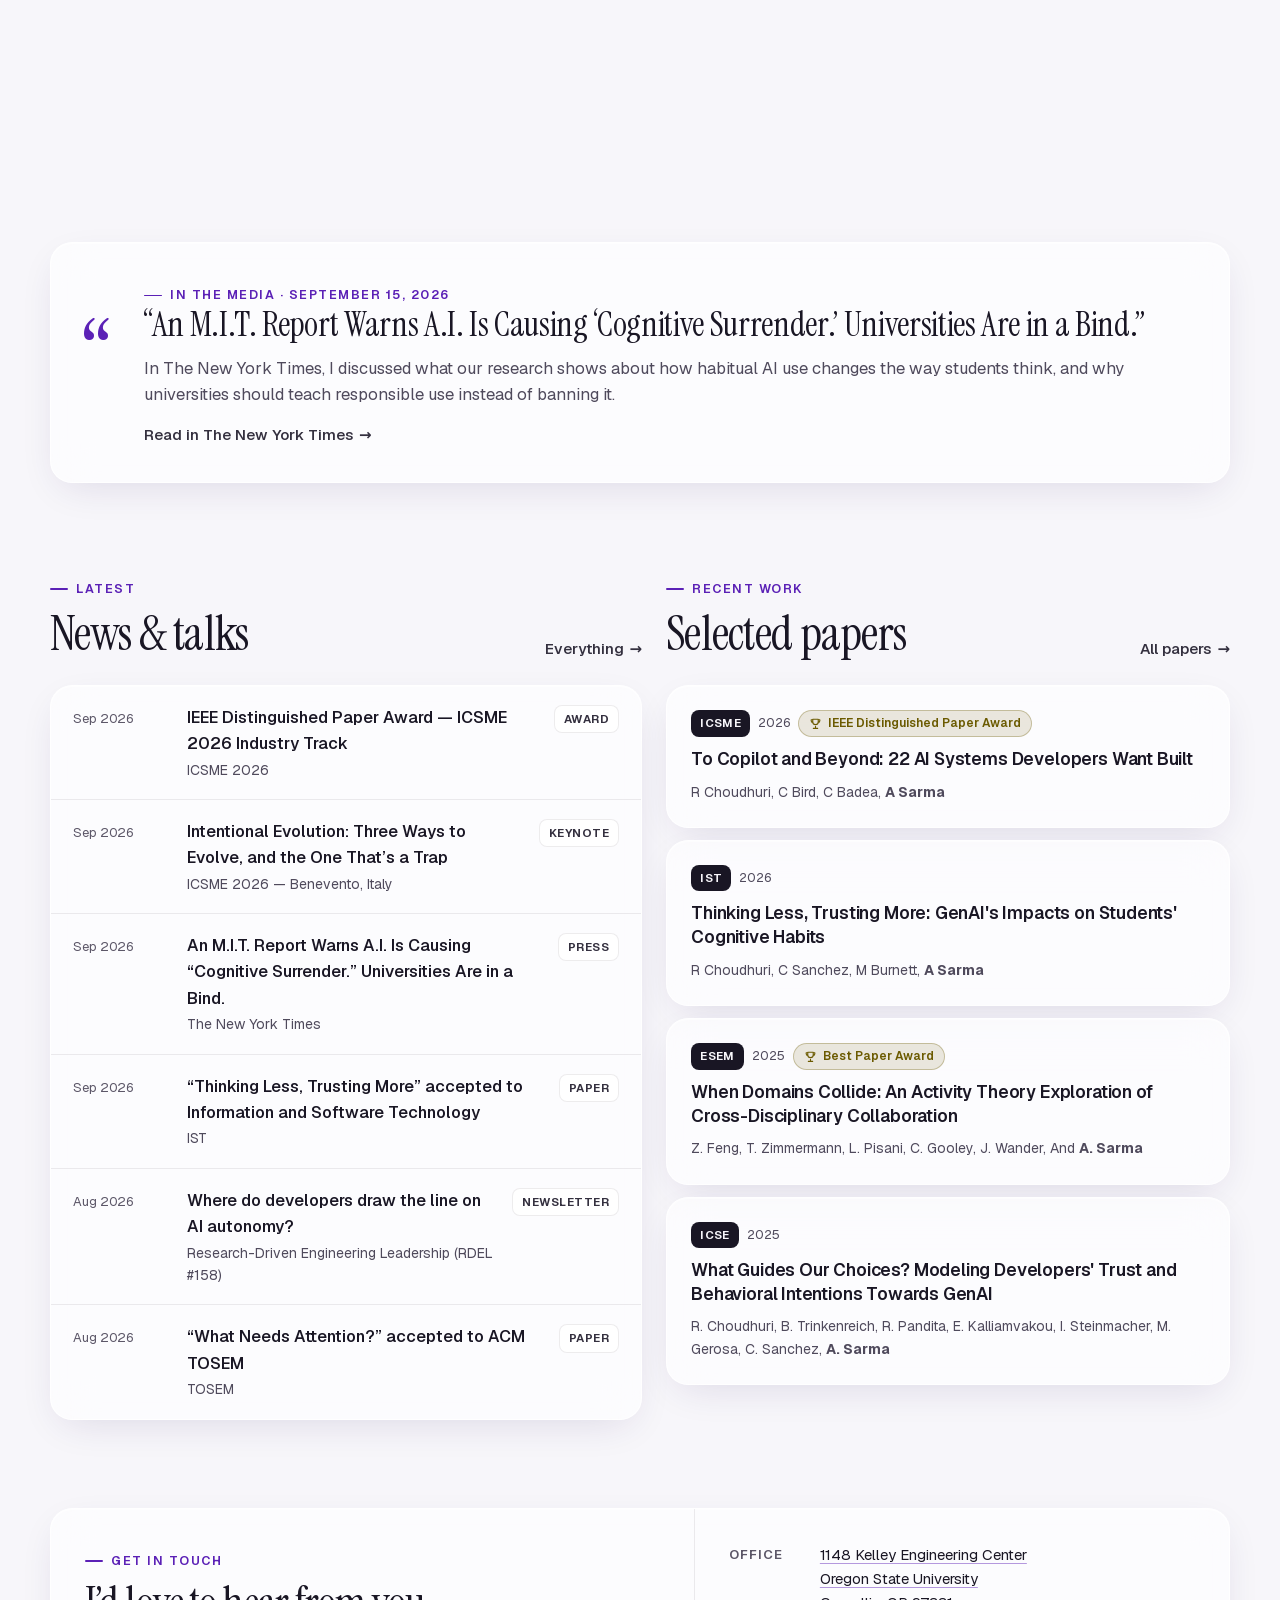
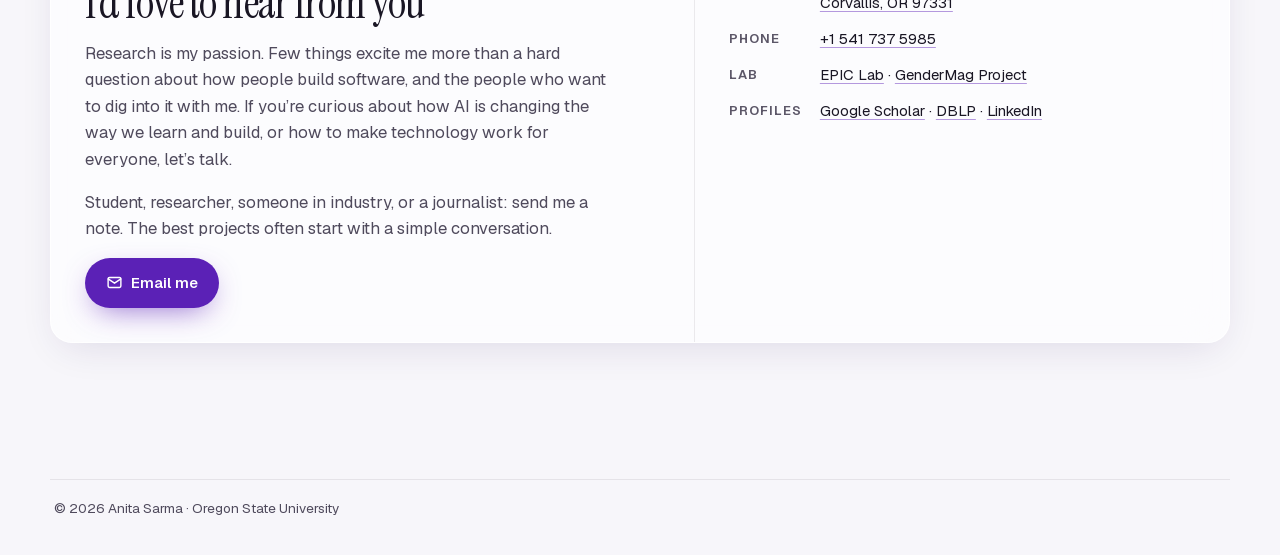
==== commit bd2c1fe5: "Move bio behind the photo; Bio pill opens a pop-up - Remove the full bio section from the home page " ====
--- a/index.html
+++ b/index.html
@@ -34,12 +34,27 @@
         <li><a href="#" data-email><svg viewBox="0 0 24 24" fill="none" stroke="currentColor" stroke-width="2" stroke-linecap="round" stroke-linejoin="round"><rect x="3" y="5" width="18" height="14" rx="2"/><path d="m3 7 9 6 9-6"/></svg>Email</a></li>
         <li data-linkedin hidden><a href="#" target="_blank" rel="noopener"><svg viewBox="0 0 24 24" fill="currentColor"><path d="M4.98 3.5a2.5 2.5 0 1 1 0 5 2.5 2.5 0 0 1 0-5zM3 9h4v12H3zM9 9h3.8v1.7h.05c.53-1 1.83-2.05 3.77-2.05C20.6 8.65 21 11.3 21 14.7V21h-4v-5.6c0-1.34-.03-3.06-1.86-3.06-1.87 0-2.15 1.46-2.15 2.96V21H9z"/></svg>LinkedIn</a></li>
         <li><a href="https://scholar.google.com/citations?user=shMjCasAAAAJ&hl=en" target="_blank" rel="noopener"><svg viewBox="0 0 24 24" fill="none" stroke="currentColor" stroke-width="2" stroke-linecap="round" stroke-linejoin="round"><path d="M2 9l10-5 10 5-10 5z"/><path d="M6 11v5c0 1.5 2.7 3 6 3s6-1.5 6-3v-5"/></svg>Scholar</a></li>
-        <li><a href="#bio" id="bio-pill"><svg viewBox="0 0 24 24" fill="none" stroke="currentColor" stroke-width="2" stroke-linecap="round" stroke-linejoin="round"><path d="M14 3H7a2 2 0 0 0-2 2v14a2 2 0 0 0 2 2h10a2 2 0 0 0 2-2V8z"/><path d="M14 3v5h5M9 13h6M9 17h4"/></svg>Copy bio</a></li>
+        <li><a href="#bio" id="bio-pill" aria-haspopup="dialog"><svg viewBox="0 0 24 24" fill="none" stroke="currentColor" stroke-width="2" stroke-linecap="round" stroke-linejoin="round"><path d="M14 3H7a2 2 0 0 0-2 2v14a2 2 0 0 0 2 2h10a2 2 0 0 0 2-2V8z"/><path d="M14 3v5h5M9 13h6M9 17h4"/></svg>Bio</a></li>
         <li><a href="#contact"><svg viewBox="0 0 24 24" fill="none" stroke="currentColor" stroke-width="2" stroke-linecap="round" stroke-linejoin="round"><rect x="3" y="4" width="18" height="16" rx="2"/><circle cx="9" cy="10" r="2"/><path d="M6 16c.6-1.6 1.7-2.4 3-2.4s2.4.8 3 2.4M14 9h4M14 13h4"/></svg>Contact</a></li>
       </ul>
     </div>
     <div class="portrait reveal">
-      <div class="portrait-frame glass"><img src="assets/img/anita.jpg" alt="Portrait of Anita Sarma" width="720" height="730"></div>
+      <div class="portrait-frame glass flip" id="flip" tabindex="0" role="button" aria-pressed="false" aria-label="Portrait of Anita Sarma. Press to see her bio.">
+        <div class="flip-inner">
+          <div class="flip-front">
+            <img src="assets/img/anita.jpg" alt="Portrait of Anita Sarma" width="720" height="730">
+            <span class="flip-hint" aria-hidden="true"><svg viewBox="0 0 24 24" fill="none" stroke="currentColor" stroke-width="2" stroke-linecap="round" stroke-linejoin="round"><path d="M3 12a9 9 0 0 1 15.5-6.2L21 8M21 3v5h-5M21 12a9 9 0 0 1-15.5 6.2L3 16M3 21v-5h5"/></svg>Bio</span>
+          </div>
+          <div class="flip-back">
+            <span class="eyebrow">About Anita</span>
+            <p id="short-bio">Anita Sarma is a Professor of Computer Science at Oregon State University and Associate School Head of Undergraduate Programs. She studies how people build software together, and what changes when AI joins the team, from developers’ trust in generative AI to how AI shapes the way students learn. She co-directs the GenderMag project on inclusive software design.</p>
+            <div class="flip-actions">
+              <button class="btn btn-primary" type="button" data-open-bio>Full bio</button>
+              <button class="btn btn-ghost" type="button" id="copy-short-bio">Copy</button>
+            </div>
+          </div>
+        </div>
+      </div>
       <div class="float-labels" id="float-labels" aria-label="Highlights"></div>
     </div>
   </section>
@@ -69,26 +84,6 @@
           <a class="outlet" href="news.html#media">Jefferson Public Radio</a>
           <a class="outlet" href="news.html#media">CHAOSScast</a>
         </div>
-      </div>
-    </div>
-  </section>
-
-  <!-- Bio -->
-  <section class="reveal" id="bio">
-    <div class="bio glass">
-      <div class="bio-side">
-        <span class="eyebrow">Bio</span>
-        <h2>About Anita</h2>
-        <p class="muted">For talks, panels, and press, feel free to use this bio.</p>
-        <div class="bio-actions">
-          <button class="btn btn-ghost" type="button" id="copy-bio"><svg viewBox="0 0 24 24" fill="none" stroke="currentColor" stroke-width="2" stroke-linecap="round" stroke-linejoin="round"><rect x="9" y="9" width="12" height="12" rx="2"/><path d="M5 15V5a2 2 0 0 1 2-2h10"/></svg>Copy bio</button>
-          <a class="btn btn-ghost" href="assets/Sarma_CV.pdf">Full CV</a>
-        </div>
-      </div>
-      <div class="bio-text" id="bio-text">
-        <p>Anita Sarma is a Professor in the School of Electrical Engineering and Computer Science at Oregon State University, where she serves as Associate School Head of Undergraduate Programs. Her research examines how people build software together, and what changes when AI joins the team: how developers come to trust and adopt generative AI, how habitual AI use shapes the way students think and learn, how to design software that works for people with diverse cognitive styles, and how open source communities can stay healthy and sustainable.</p>
-        <p>Her work combines theories of human cognition with empirical studies to design AI-infused, inclusive tools. She co-directs the GenderMag project, whose methods help teams find and fix inclusivity bugs in software. Her research has received best and distinguished paper awards at ICSE, ICSME, ESEM, CHI, and other venues, and has been featured in The New York Times. She is a recipient of the NSF CAREER Award, has served on the editorial board of IEEE Transactions on Software Engineering, and chaired the steering committee of the International Conference on Program Comprehension.</p>
-        <p>She earned her Ph.D. in Computer Science from the University of California, Irvine, was a postdoctoral fellow at Carnegie Mellon University, and was on the faculty of the University of Nebraska–Lincoln before joining Oregon State. Many of the Ph.D. students she has advised now hold faculty positions.</p>
       </div>
     </div>
   </section>
@@ -155,6 +150,25 @@
       </div>
     </div>
   </section>
+  <!-- Bio (opens from the "Bio" pill) -->
+  <dialog class="bio-dialog" id="bio" aria-labelledby="bio-title">
+    <div class="bio-head">
+      <div><span class="eyebrow">Bio</span><h2 id="bio-title">About Anita</h2></div>
+      <button class="icon-btn" type="button" data-close aria-label="Close bio"><svg viewBox="0 0 24 24" fill="none" stroke="currentColor" stroke-width="2" stroke-linecap="round"><path d="M6 6l12 12M18 6 6 18"/></svg></button>
+    </div>
+    <div class="bio-text" id="bio-text">
+      <p>Anita Sarma is a Professor in the School of Electrical Engineering and Computer Science at Oregon State University, where she serves as Associate School Head of Undergraduate Programs. Her research examines how people build software together, and what changes when AI joins the team: how developers come to trust and adopt generative AI, how habitual AI use shapes the way students think and learn, how to design software that works for people with diverse cognitive styles, and how open source communities can stay healthy and sustainable.</p>
+      <p>Her work combines theories of human cognition with empirical studies to design AI-infused, inclusive tools. She co-directs the GenderMag project, whose methods help teams find and fix inclusivity bugs in software. Her research has received best and distinguished paper awards at ICSE, ICSME, ESEM, CHI, and other venues, and has been featured in The New York Times. She is a recipient of the NSF CAREER Award, has served on the editorial board of IEEE Transactions on Software Engineering, and chaired the steering committee of the International Conference on Program Comprehension.</p>
+      <p>She earned her Ph.D. in Computer Science from the University of California, Irvine, was a postdoctoral fellow at Carnegie Mellon University, and was on the faculty of the University of Nebraska–Lincoln before joining Oregon State. Many of the Ph.D. students she has advised now hold faculty positions.</p>
+    </div>
+    <div class="bio-foot">
+      <span class="muted">For talks, panels, and press, feel free to use this bio.</span>
+      <div class="bio-actions">
+        <a class="btn btn-ghost" href="assets/Sarma_CV.pdf">Full CV</a>
+        <button class="btn btn-primary" type="button" id="copy-bio"><svg viewBox="0 0 24 24" fill="none" stroke="currentColor" stroke-width="2" stroke-linecap="round" stroke-linejoin="round"><rect x="9" y="9" width="12" height="12" rx="2"/><path d="M5 15V5a2 2 0 0 1 2-2h10"/></svg>Copy bio</button>
+      </div>
+    </div>
+  </dialog>
 </main>
 
 <footer id="site-footer"></footer>
--- a/assets/css/style.css
+++ b/assets/css/style.css
@@ -569,20 +569,50 @@
   .portrait-frame { width: min(260px, 68%); margin: 0 auto; }
 }
 
-/* Bio section */
-.bio { display: grid; grid-template-columns: 300px 1fr; overflow: hidden; }
-.bio-side { padding: 34px; border-right: 1px solid var(--hairline); display: flex; flex-direction: column; gap: 10px;
-  background: linear-gradient(160deg, color-mix(in srgb, var(--accent) 10%, transparent), transparent 75%); }
-.bio-side h2 { font-family: var(--serif); font-weight: 400; font-size: clamp(32px, 3.6vw, 42px); margin: 4px 0 2px; }
-.bio-side p { font-size: 14.5px; margin: 0 0 8px; }
-.bio-actions { display: flex; flex-wrap: wrap; gap: 8px; margin-top: auto; }
+/* Bio dialog */
+.bio-dialog { width: min(720px, calc(100% - 32px)); max-height: min(86vh, 760px); padding: 0; border: 1px solid var(--glass-border); border-radius: 24px;
+  background: var(--glass-strong); color: var(--ink); box-shadow: var(--shadow-lg); overflow: auto;
+  -webkit-backdrop-filter: blur(26px) saturate(160%); backdrop-filter: blur(26px) saturate(160%); }
+.bio-dialog::backdrop { background: rgba(20, 16, 36, 0.35); -webkit-backdrop-filter: blur(4px); backdrop-filter: blur(4px); }
+.bio-dialog[open] { animation: bio-in .25s cubic-bezier(.2,.7,.2,1); }
+@keyframes bio-in { from { opacity: 0; transform: translateY(10px) scale(.98); } }
+.bio-head { display: flex; justify-content: space-between; align-items: start; gap: 16px; padding: 26px 28px 6px; }
+.bio-head h2 { font-family: var(--serif); font-weight: 400; font-size: clamp(30px, 4vw, 40px); margin: 6px 0 0; }
+.bio-text { padding: 10px 28px 4px; }
+.bio-text p { font-size: 16px; line-height: 1.7; color: var(--ink-2); margin: 0 0 1em; }
+.bio-foot { display: flex; justify-content: space-between; align-items: center; gap: 12px; flex-wrap: wrap; padding: 16px 28px 24px; border-top: 1px solid var(--hairline); margin-top: 8px; font-size: 14px; }
+.bio-actions { display: flex; gap: 8px; flex-wrap: wrap; }
 .bio-actions .btn { padding: 10px 16px; font-size: 14px; }
-.bio-text { padding: 34px 38px; }
-.bio-text p { font-size: 16.5px; line-height: 1.7; color: var(--ink-2); margin: 0 0 1em; max-width: 72ch; }
-.bio-text p:last-child { margin-bottom: 0; }
-@media (max-width: 860px) {
-  .bio { grid-template-columns: 1fr; }
-  .bio-side { border-right: 0; border-bottom: 1px solid var(--hairline); padding: 26px; }
-  .bio-text { padding: 26px; }
-  .bio-actions { margin-top: 6px; }
-}
+.bio-actions svg { width: 16px; height: 16px; }
+@media (max-width: 560px) { .bio-head, .bio-text, .bio-foot { padding-left: 20px; padding-right: 20px; } }
+
+/* Portrait flip card: photo on the front, short bio on the back (hover / focus / tap) */
+.flip { perspective: 1400px; cursor: pointer; }
+.flip-inner { position: relative; transform-style: preserve-3d; transition: transform .7s cubic-bezier(.2,.7,.2,1); }
+.flip-front, .flip-back { -webkit-backface-visibility: hidden; backface-visibility: hidden; border-radius: 26px; }
+.flip-front { position: relative; }
+.flip-back { position: absolute; inset: 0; transform: rotateY(180deg); display: flex; flex-direction: column; justify-content: center; gap: 14px;
+  padding: 30px 28px; overflow: auto; background: linear-gradient(160deg, color-mix(in srgb, var(--accent) 12%, var(--glass-strong)), var(--glass-strong)); }
+.flip-back p { margin: 0; font-size: 15.5px; line-height: 1.6; color: var(--ink-2); }
+.flip-actions { display: flex; gap: 8px; flex-wrap: wrap; }
+.flip-actions .btn { padding: 9px 15px; font-size: 13.5px; }
+.flip-hint { position: absolute; right: 12px; top: 12px; display: inline-flex; align-items: center; gap: 6px; padding: 5px 10px 5px 8px;
+  border-radius: 999px; font-size: 12px; font-weight: 600; color: var(--ink); background: var(--glass-strong); border: 1px solid var(--glass-border);
+  -webkit-backdrop-filter: blur(10px); backdrop-filter: blur(10px); }
+.flip-hint svg { width: 13px; height: 13px; color: var(--accent); }
+.flip.is-flipped .flip-inner, .flip:focus-visible .flip-inner { transform: rotateY(180deg); }
+@media (hover: hover) and (pointer: fine) { .flip:hover .flip-inner { transform: rotateY(180deg); } .portrait:has(.flip:hover) .float-labels { opacity: 0; pointer-events: none; } }
+.float-labels { transition: opacity .3s; }
+.portrait:has(.flip.is-flipped) .float-labels, .portrait:has(.flip:focus-visible) .float-labels { opacity: 0; pointer-events: none; }
+@media (prefers-reduced-motion: reduce) {
+  .flip-inner { transform: none !important; }
+  .flip-back { transform: none; opacity: 0; transition: opacity .2s; }
+  .flip.is-flipped .flip-back, .flip:focus-visible .flip-back { opacity: 1; }
+  @media (hover: hover) { .flip:hover .flip-back { opacity: 1; } }
+}
+@media (max-width: 900px) {
+  .flip-back { padding: 18px; gap: 10px; border-radius: 22px; }
+  .flip-back p { font-size: 13px; line-height: 1.5; }
+  .flip-actions .btn { padding: 7px 12px; font-size: 12.5px; }
+}
+@media (max-width: 900px) { .flip .flip-inner { transform: none !important; } .flip-back { display: none; } .portrait .float-labels { opacity: 1 !important; pointer-events: auto !important; } }
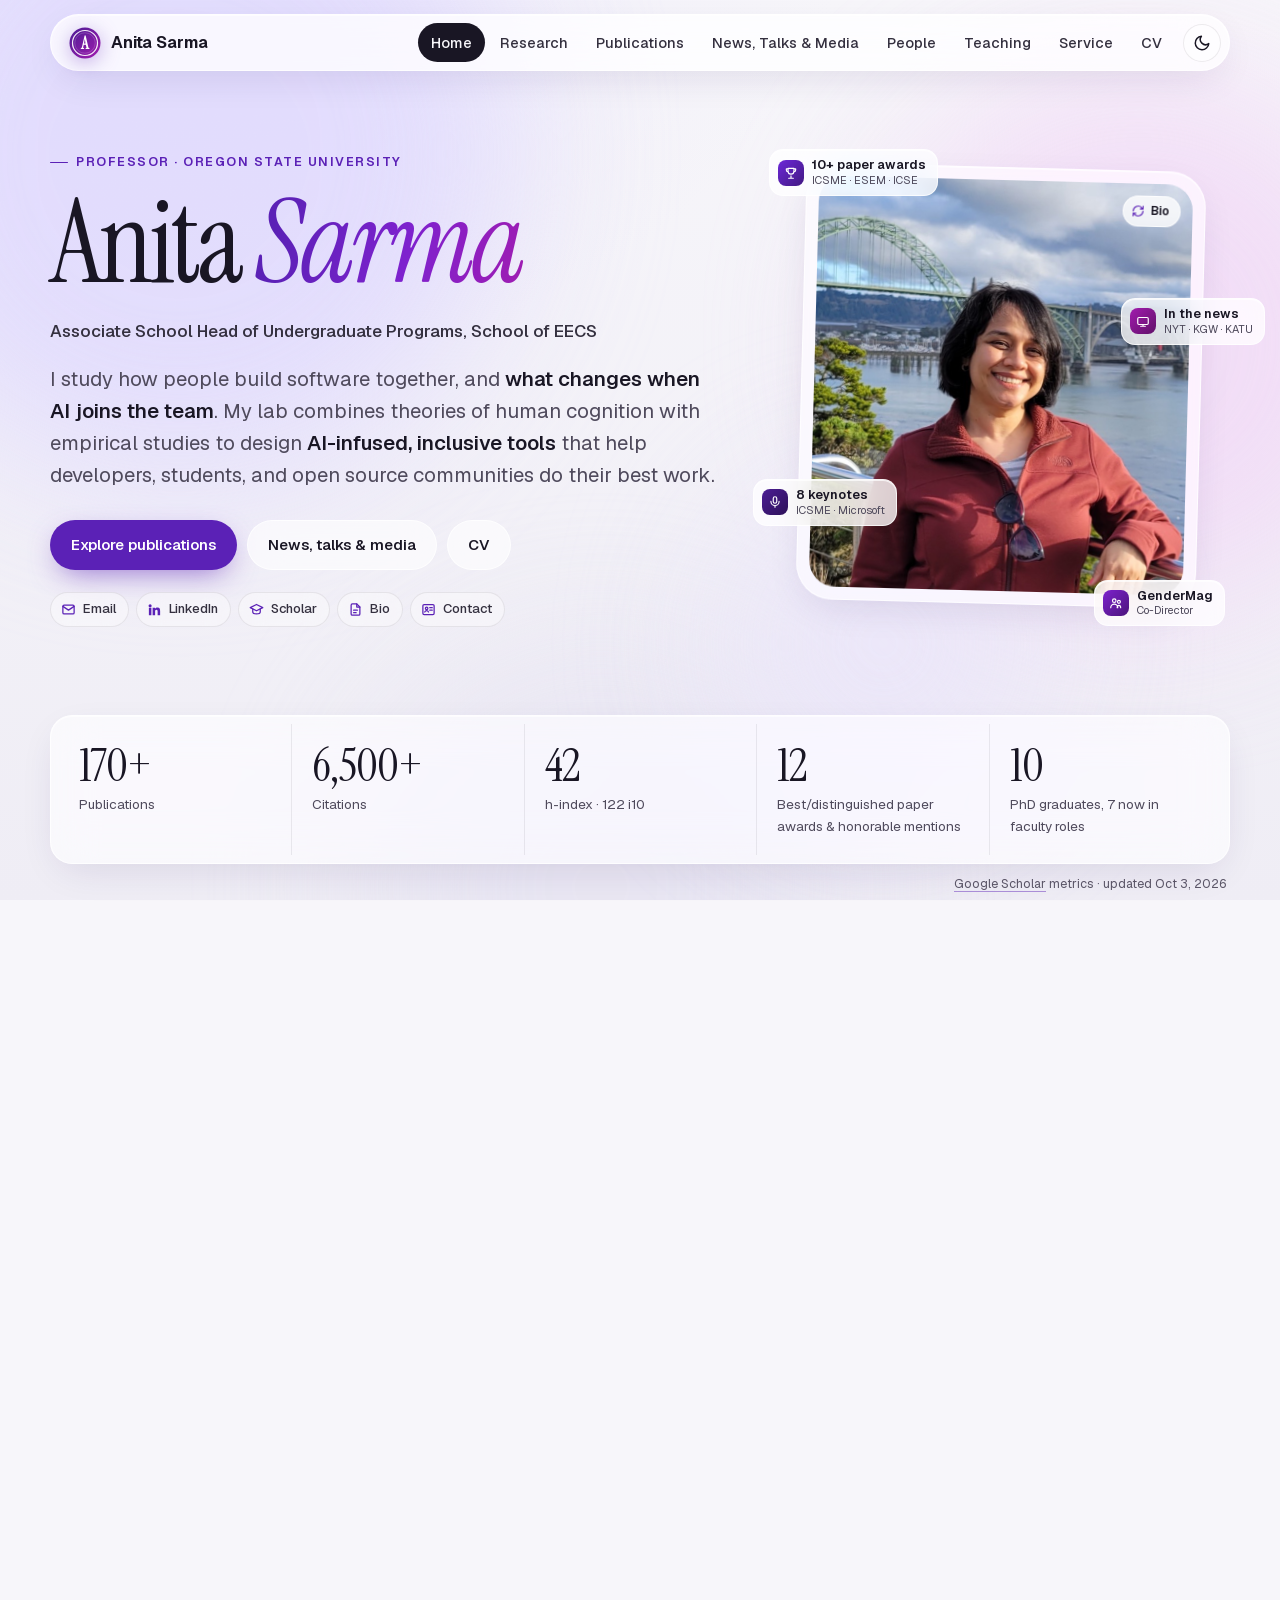
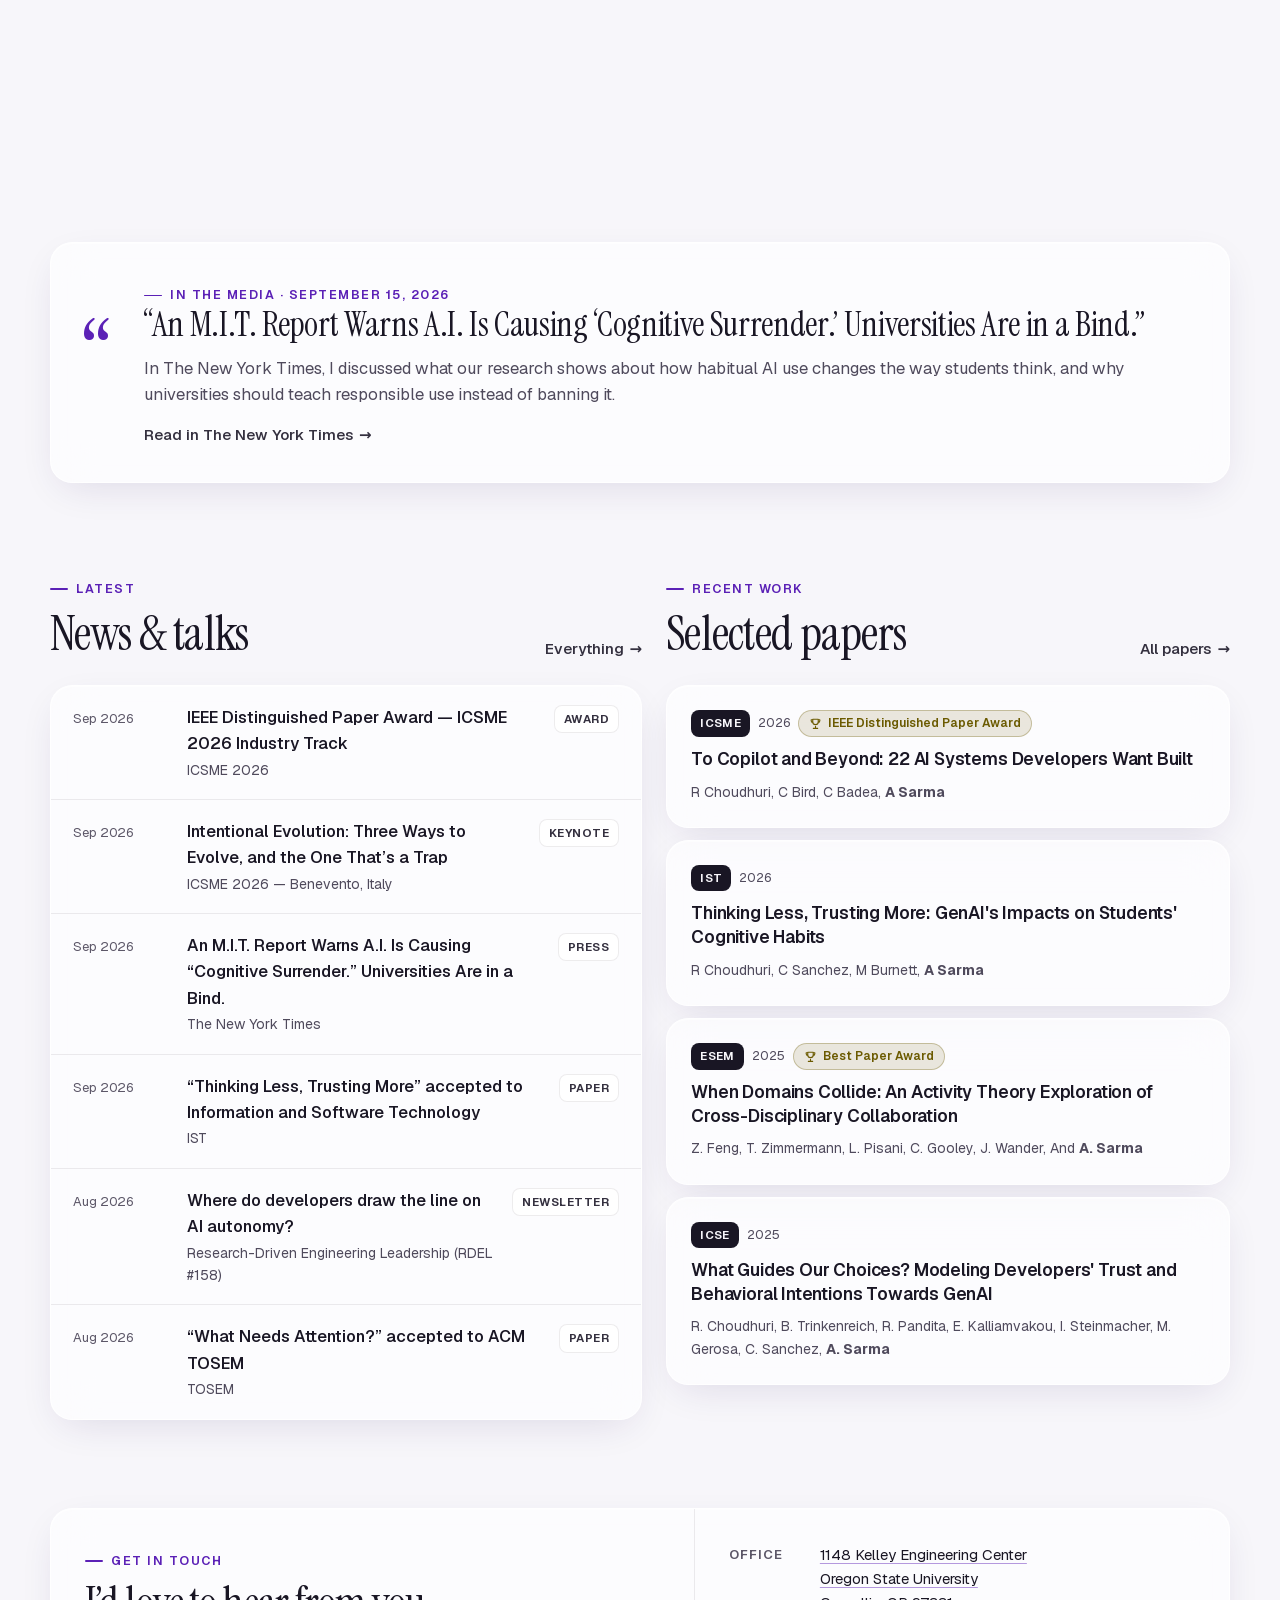
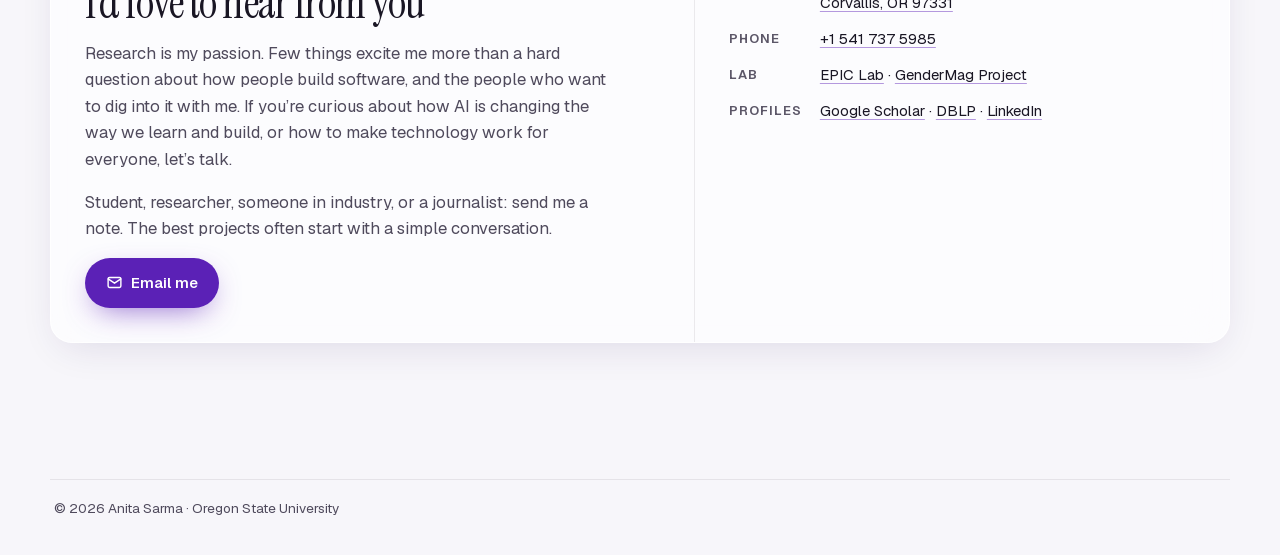
==== commit be4ca131: "Fix broken hero after deploy: cache-bust CSS/JS and size icons Browsers could pair the new page with" ====
--- a/index.html
+++ b/index.html
@@ -9,7 +9,7 @@
 <meta property="og:description" content="Human–AI collaboration, inclusive design, and sustainable open source.">
 <meta property="og:image" content="assets/img/anita.jpg">
 <link rel="icon" href="assets/img/favicon.svg" type="image/svg+xml">
-<link rel="stylesheet" href="assets/css/style.css">
+<link rel="stylesheet" href="assets/css/style.css?v=202610041459">
 <script>try{var t=localStorage.getItem('theme');if(t)document.documentElement.setAttribute('data-theme',t)}catch(e){}</script>
 </head>
 <body>
@@ -31,11 +31,11 @@
         <a class="btn btn-ghost" href="assets/Sarma_CV.pdf">CV</a>
       </div>
       <ul class="contact-row" aria-label="Contact">
-        <li><a href="#" data-email><svg viewBox="0 0 24 24" fill="none" stroke="currentColor" stroke-width="2" stroke-linecap="round" stroke-linejoin="round"><rect x="3" y="5" width="18" height="14" rx="2"/><path d="m3 7 9 6 9-6"/></svg>Email</a></li>
-        <li data-linkedin hidden><a href="#" target="_blank" rel="noopener"><svg viewBox="0 0 24 24" fill="currentColor"><path d="M4.98 3.5a2.5 2.5 0 1 1 0 5 2.5 2.5 0 0 1 0-5zM3 9h4v12H3zM9 9h3.8v1.7h.05c.53-1 1.83-2.05 3.77-2.05C20.6 8.65 21 11.3 21 14.7V21h-4v-5.6c0-1.34-.03-3.06-1.86-3.06-1.87 0-2.15 1.46-2.15 2.96V21H9z"/></svg>LinkedIn</a></li>
-        <li><a href="https://scholar.google.com/citations?user=shMjCasAAAAJ&hl=en" target="_blank" rel="noopener"><svg viewBox="0 0 24 24" fill="none" stroke="currentColor" stroke-width="2" stroke-linecap="round" stroke-linejoin="round"><path d="M2 9l10-5 10 5-10 5z"/><path d="M6 11v5c0 1.5 2.7 3 6 3s6-1.5 6-3v-5"/></svg>Scholar</a></li>
-        <li><a href="#bio" id="bio-pill" aria-haspopup="dialog"><svg viewBox="0 0 24 24" fill="none" stroke="currentColor" stroke-width="2" stroke-linecap="round" stroke-linejoin="round"><path d="M14 3H7a2 2 0 0 0-2 2v14a2 2 0 0 0 2 2h10a2 2 0 0 0 2-2V8z"/><path d="M14 3v5h5M9 13h6M9 17h4"/></svg>Bio</a></li>
-        <li><a href="#contact"><svg viewBox="0 0 24 24" fill="none" stroke="currentColor" stroke-width="2" stroke-linecap="round" stroke-linejoin="round"><rect x="3" y="4" width="18" height="16" rx="2"/><circle cx="9" cy="10" r="2"/><path d="M6 16c.6-1.6 1.7-2.4 3-2.4s2.4.8 3 2.4M14 9h4M14 13h4"/></svg>Contact</a></li>
+        <li><a href="#" data-email><svg width="16" height="16" viewBox="0 0 24 24" fill="none" stroke="currentColor" stroke-width="2" stroke-linecap="round" stroke-linejoin="round"><rect x="3" y="5" width="18" height="14" rx="2"/><path d="m3 7 9 6 9-6"/></svg>Email</a></li>
+        <li data-linkedin hidden><a href="#" target="_blank" rel="noopener"><svg width="16" height="16" viewBox="0 0 24 24" fill="currentColor"><path d="M4.98 3.5a2.5 2.5 0 1 1 0 5 2.5 2.5 0 0 1 0-5zM3 9h4v12H3zM9 9h3.8v1.7h.05c.53-1 1.83-2.05 3.77-2.05C20.6 8.65 21 11.3 21 14.7V21h-4v-5.6c0-1.34-.03-3.06-1.86-3.06-1.87 0-2.15 1.46-2.15 2.96V21H9z"/></svg>LinkedIn</a></li>
+        <li><a href="https://scholar.google.com/citations?user=shMjCasAAAAJ&hl=en" target="_blank" rel="noopener"><svg width="16" height="16" viewBox="0 0 24 24" fill="none" stroke="currentColor" stroke-width="2" stroke-linecap="round" stroke-linejoin="round"><path d="M2 9l10-5 10 5-10 5z"/><path d="M6 11v5c0 1.5 2.7 3 6 3s6-1.5 6-3v-5"/></svg>Scholar</a></li>
+        <li><a href="#bio" id="bio-pill" aria-haspopup="dialog"><svg width="16" height="16" viewBox="0 0 24 24" fill="none" stroke="currentColor" stroke-width="2" stroke-linecap="round" stroke-linejoin="round"><path d="M14 3H7a2 2 0 0 0-2 2v14a2 2 0 0 0 2 2h10a2 2 0 0 0 2-2V8z"/><path d="M14 3v5h5M9 13h6M9 17h4"/></svg>Bio</a></li>
+        <li><a href="#contact"><svg width="16" height="16" viewBox="0 0 24 24" fill="none" stroke="currentColor" stroke-width="2" stroke-linecap="round" stroke-linejoin="round"><rect x="3" y="4" width="18" height="16" rx="2"/><circle cx="9" cy="10" r="2"/><path d="M6 16c.6-1.6 1.7-2.4 3-2.4s2.4.8 3 2.4M14 9h4M14 13h4"/></svg>Contact</a></li>
       </ul>
     </div>
     <div class="portrait reveal">
@@ -43,7 +43,7 @@
         <div class="flip-inner">
           <div class="flip-front">
             <img src="assets/img/anita.jpg" alt="Portrait of Anita Sarma" width="720" height="730">
-            <span class="flip-hint" aria-hidden="true"><svg viewBox="0 0 24 24" fill="none" stroke="currentColor" stroke-width="2" stroke-linecap="round" stroke-linejoin="round"><path d="M3 12a9 9 0 0 1 15.5-6.2L21 8M21 3v5h-5M21 12a9 9 0 0 1-15.5 6.2L3 16M3 21v-5h5"/></svg>Bio</span>
+            <span class="flip-hint" aria-hidden="true"><svg width="16" height="16" viewBox="0 0 24 24" fill="none" stroke="currentColor" stroke-width="2" stroke-linecap="round" stroke-linejoin="round"><path d="M3 12a9 9 0 0 1 15.5-6.2L21 8M21 3v5h-5M21 12a9 9 0 0 1-15.5 6.2L3 16M3 21v-5h5"/></svg>Bio</span>
           </div>
           <div class="flip-back">
             <span class="eyebrow">About Anita</span>
@@ -138,7 +138,7 @@
         <h2>I’d love to hear from you</h2>
         <p class="muted" style="max-width:48ch">Research is my passion. Few things excite me more than a hard question about how people build software, and the people who want to dig into it with me. If you’re curious about how AI is changing the way we learn and build, or how to make technology work for everyone, let’s talk.</p>
         <p class="muted" style="max-width:48ch">Student, researcher, someone in industry, or a journalist: send me a note. The best projects often start with a simple conversation.</p>
-        <a class="btn btn-primary" href="#" data-email><svg viewBox="0 0 24 24" fill="none" stroke="currentColor" stroke-width="2" stroke-linecap="round" stroke-linejoin="round"><rect x="3" y="5" width="18" height="14" rx="2"/><path d="m3 7 9 6 9-6"/></svg>Email me</a>
+        <a class="btn btn-primary" href="#" data-email><svg width="16" height="16" viewBox="0 0 24 24" fill="none" stroke="currentColor" stroke-width="2" stroke-linecap="round" stroke-linejoin="round"><rect x="3" y="5" width="18" height="14" rx="2"/><path d="m3 7 9 6 9-6"/></svg>Email me</a>
       </div>
       <div>
         <dl>
@@ -154,7 +154,7 @@
   <dialog class="bio-dialog" id="bio" aria-labelledby="bio-title">
     <div class="bio-head">
       <div><span class="eyebrow">Bio</span><h2 id="bio-title">About Anita</h2></div>
-      <button class="icon-btn" type="button" data-close aria-label="Close bio"><svg viewBox="0 0 24 24" fill="none" stroke="currentColor" stroke-width="2" stroke-linecap="round"><path d="M6 6l12 12M18 6 6 18"/></svg></button>
+      <button class="icon-btn" type="button" data-close aria-label="Close bio"><svg width="16" height="16" viewBox="0 0 24 24" fill="none" stroke="currentColor" stroke-width="2" stroke-linecap="round"><path d="M6 6l12 12M18 6 6 18"/></svg></button>
     </div>
     <div class="bio-text" id="bio-text">
       <p>Anita Sarma is a Professor in the School of Electrical Engineering and Computer Science at Oregon State University, where she serves as Associate School Head of Undergraduate Programs. Her research examines how people build software together, and what changes when AI joins the team: how developers come to trust and adopt generative AI, how habitual AI use shapes the way students think and learn, how to design software that works for people with diverse cognitive styles, and how open source communities can stay healthy and sustainable.</p>
@@ -165,15 +165,15 @@
       <span class="muted">For talks, panels, and press, feel free to use this bio.</span>
       <div class="bio-actions">
         <a class="btn btn-ghost" href="assets/Sarma_CV.pdf">Full CV</a>
-        <button class="btn btn-primary" type="button" id="copy-bio"><svg viewBox="0 0 24 24" fill="none" stroke="currentColor" stroke-width="2" stroke-linecap="round" stroke-linejoin="round"><rect x="9" y="9" width="12" height="12" rx="2"/><path d="M5 15V5a2 2 0 0 1 2-2h10"/></svg>Copy bio</button>
+        <button class="btn btn-primary" type="button" id="copy-bio"><svg width="16" height="16" viewBox="0 0 24 24" fill="none" stroke="currentColor" stroke-width="2" stroke-linecap="round" stroke-linejoin="round"><rect x="9" y="9" width="12" height="12" rx="2"/><path d="M5 15V5a2 2 0 0 1 2-2h10"/></svg>Copy bio</button>
       </div>
     </div>
   </dialog>
 </main>
 
 <footer id="site-footer"></footer>
-<script src="assets/js/site.js"></script>
-<script src="assets/js/themes.js"></script>
-<script src="assets/js/home.js"></script>
+<script src="assets/js/site.js?v=202610041459"></script>
+<script src="assets/js/themes.js?v=202610041459"></script>
+<script src="assets/js/home.js?v=202610041459"></script>
 </body>
 </html>
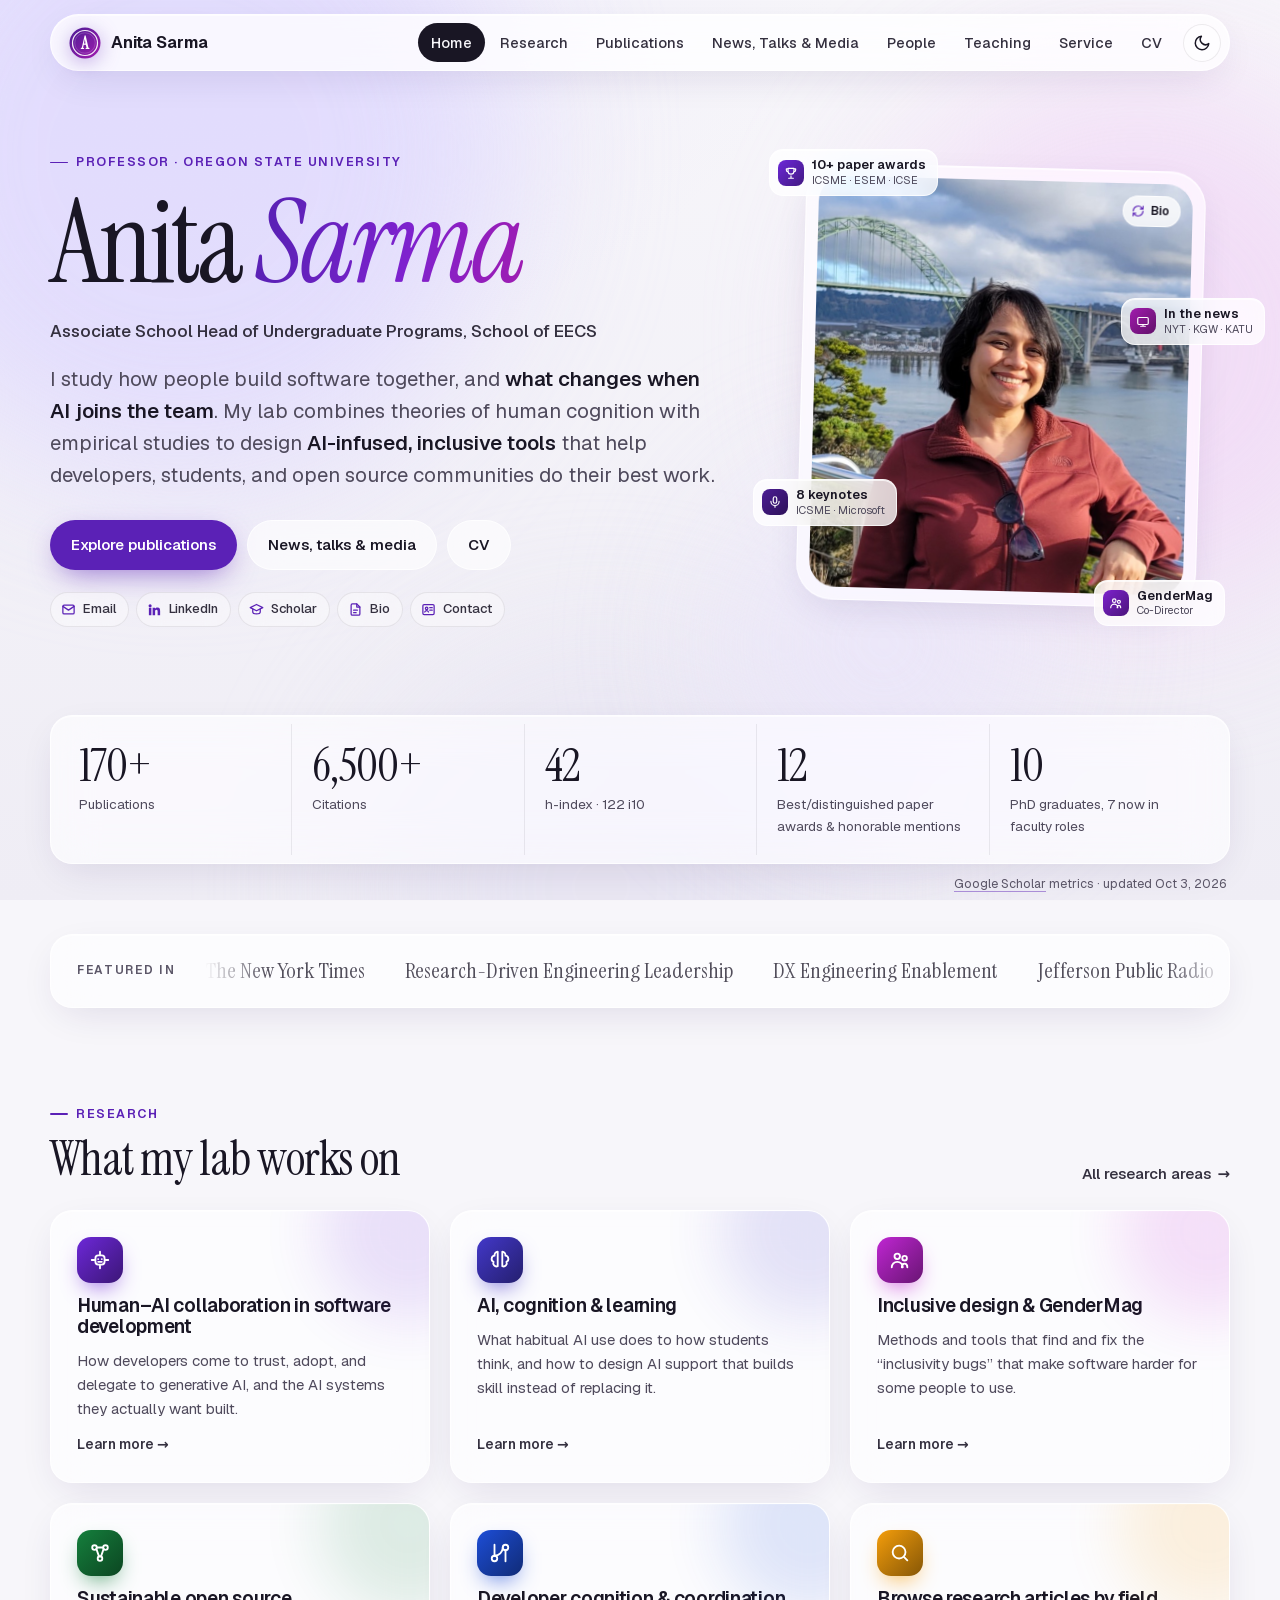
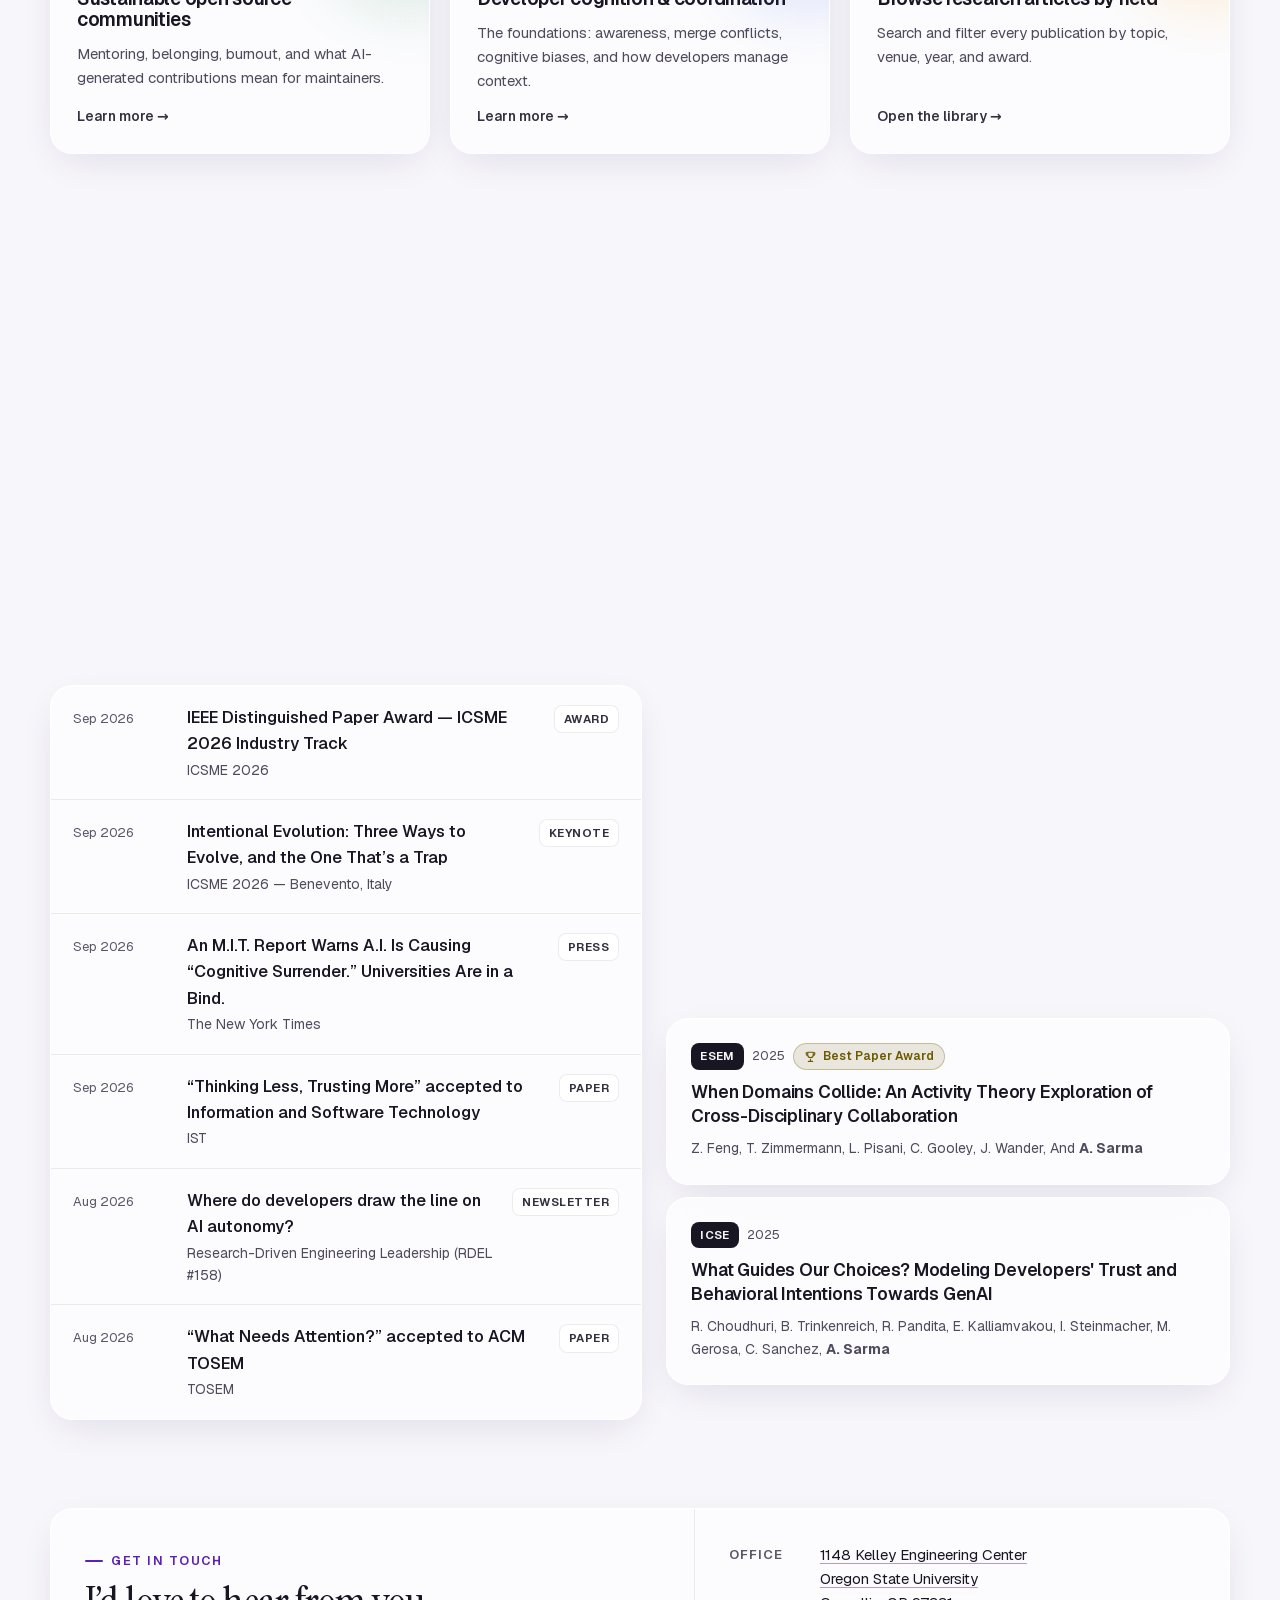
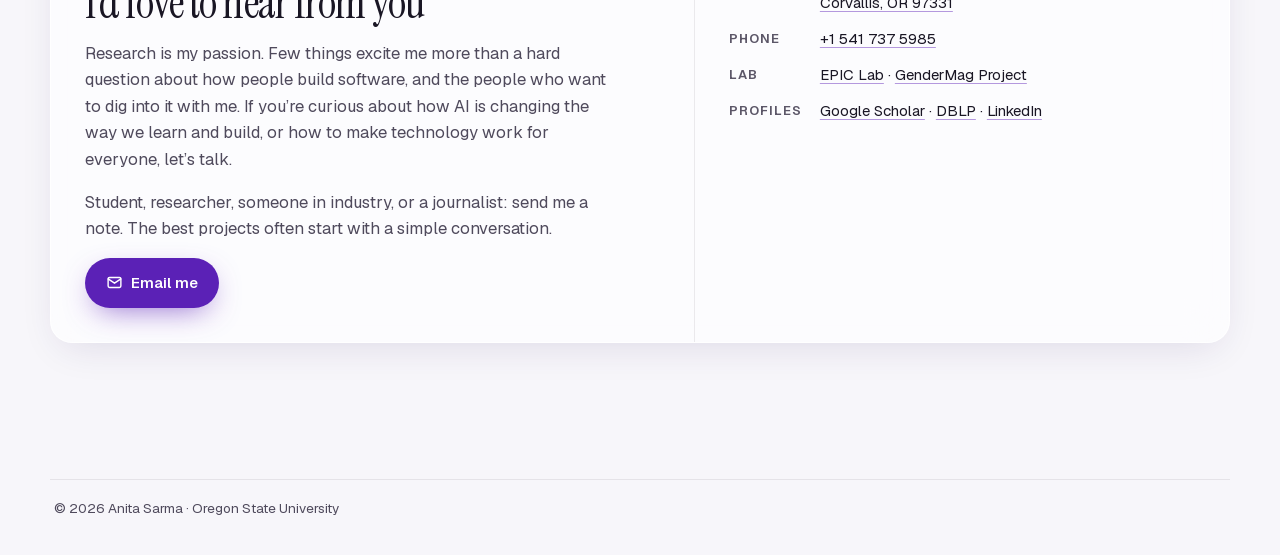
==== commit 83f944fa: "Bio: fold education into the second paragraph; drop the students line Co-Authored-By: Claude Opus 5." ====
--- a/index.html
+++ b/index.html
@@ -9,7 +9,7 @@
 <meta property="og:description" content="Human–AI collaboration, inclusive design, and sustainable open source.">
 <meta property="og:image" content="assets/img/anita.jpg">
 <link rel="icon" href="assets/img/favicon.svg" type="image/svg+xml">
-<link rel="stylesheet" href="assets/css/style.css?v=202610041459">
+<link rel="stylesheet" href="assets/css/style.css?v=202610041503">
 <script>try{var t=localStorage.getItem('theme');if(t)document.documentElement.setAttribute('data-theme',t)}catch(e){}</script>
 </head>
 <body>
@@ -158,8 +158,7 @@
     </div>
     <div class="bio-text" id="bio-text">
       <p>Anita Sarma is a Professor in the School of Electrical Engineering and Computer Science at Oregon State University, where she serves as Associate School Head of Undergraduate Programs. Her research examines how people build software together, and what changes when AI joins the team: how developers come to trust and adopt generative AI, how habitual AI use shapes the way students think and learn, how to design software that works for people with diverse cognitive styles, and how open source communities can stay healthy and sustainable.</p>
-      <p>Her work combines theories of human cognition with empirical studies to design AI-infused, inclusive tools. She co-directs the GenderMag project, whose methods help teams find and fix inclusivity bugs in software. Her research has received best and distinguished paper awards at ICSE, ICSME, ESEM, CHI, and other venues, and has been featured in The New York Times. She is a recipient of the NSF CAREER Award, has served on the editorial board of IEEE Transactions on Software Engineering, and chaired the steering committee of the International Conference on Program Comprehension.</p>
-      <p>She earned her Ph.D. in Computer Science from the University of California, Irvine, was a postdoctoral fellow at Carnegie Mellon University, and was on the faculty of the University of Nebraska–Lincoln before joining Oregon State. Many of the Ph.D. students she has advised now hold faculty positions.</p>
+      <p>Her work combines theories of human cognition with empirical studies to design AI-infused, inclusive tools. She co-directs the GenderMag project, whose methods help teams find and fix inclusivity bugs in software. Her research has received best and distinguished paper awards at ICSE, ICSME, ESEM, CHI, and other venues, and has been featured in The New York Times. She is a recipient of the NSF CAREER Award, has served on the editorial board of IEEE Transactions on Software Engineering, and chaired the steering committee of the International Conference on Program Comprehension. She earned her Ph.D. in Computer Science from the University of California, Irvine, and was a postdoctoral fellow at Carnegie Mellon University before joining the faculty of the University of Nebraska–Lincoln and, later, Oregon State.</p>
     </div>
     <div class="bio-foot">
       <span class="muted">For talks, panels, and press, feel free to use this bio.</span>
@@ -172,8 +171,8 @@
 </main>
 
 <footer id="site-footer"></footer>
-<script src="assets/js/site.js?v=202610041459"></script>
-<script src="assets/js/themes.js?v=202610041459"></script>
-<script src="assets/js/home.js?v=202610041459"></script>
+<script src="assets/js/site.js?v=202610041503"></script>
+<script src="assets/js/themes.js?v=202610041503"></script>
+<script src="assets/js/home.js?v=202610041503"></script>
 </body>
 </html>
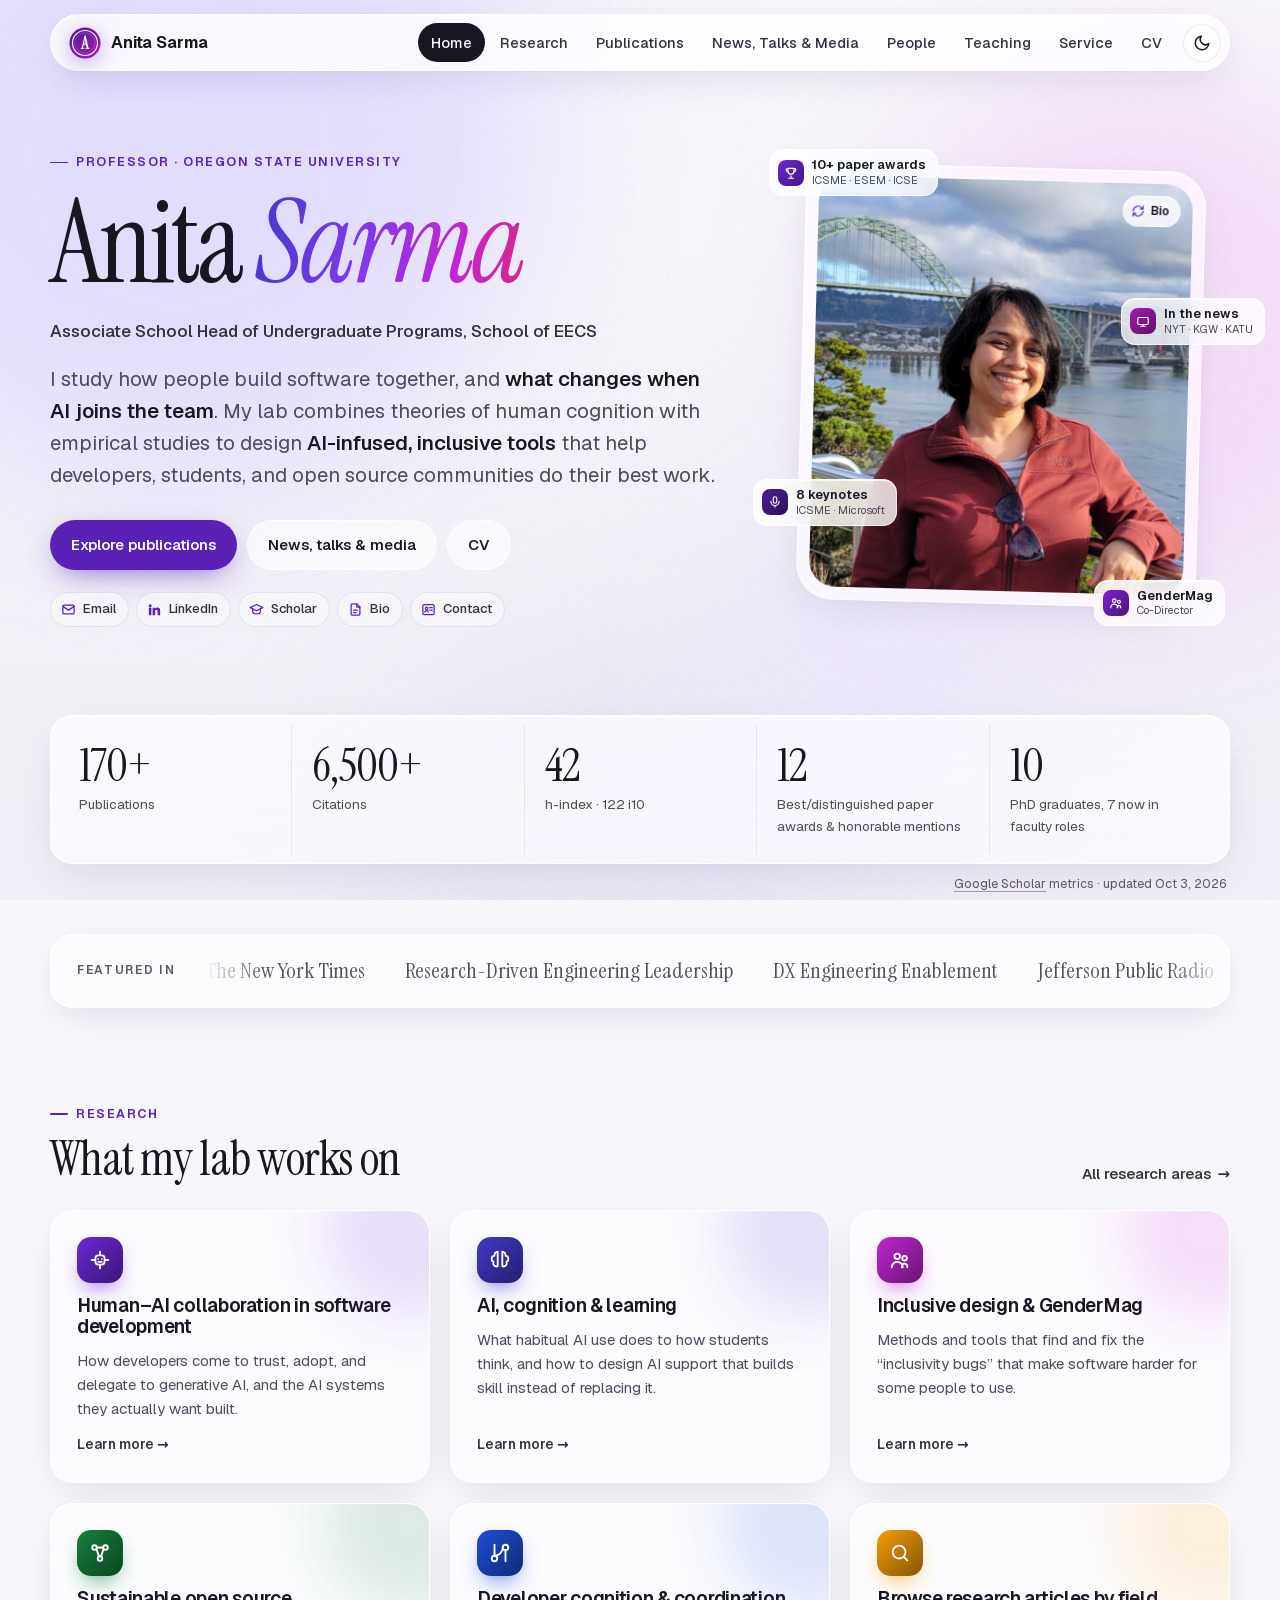
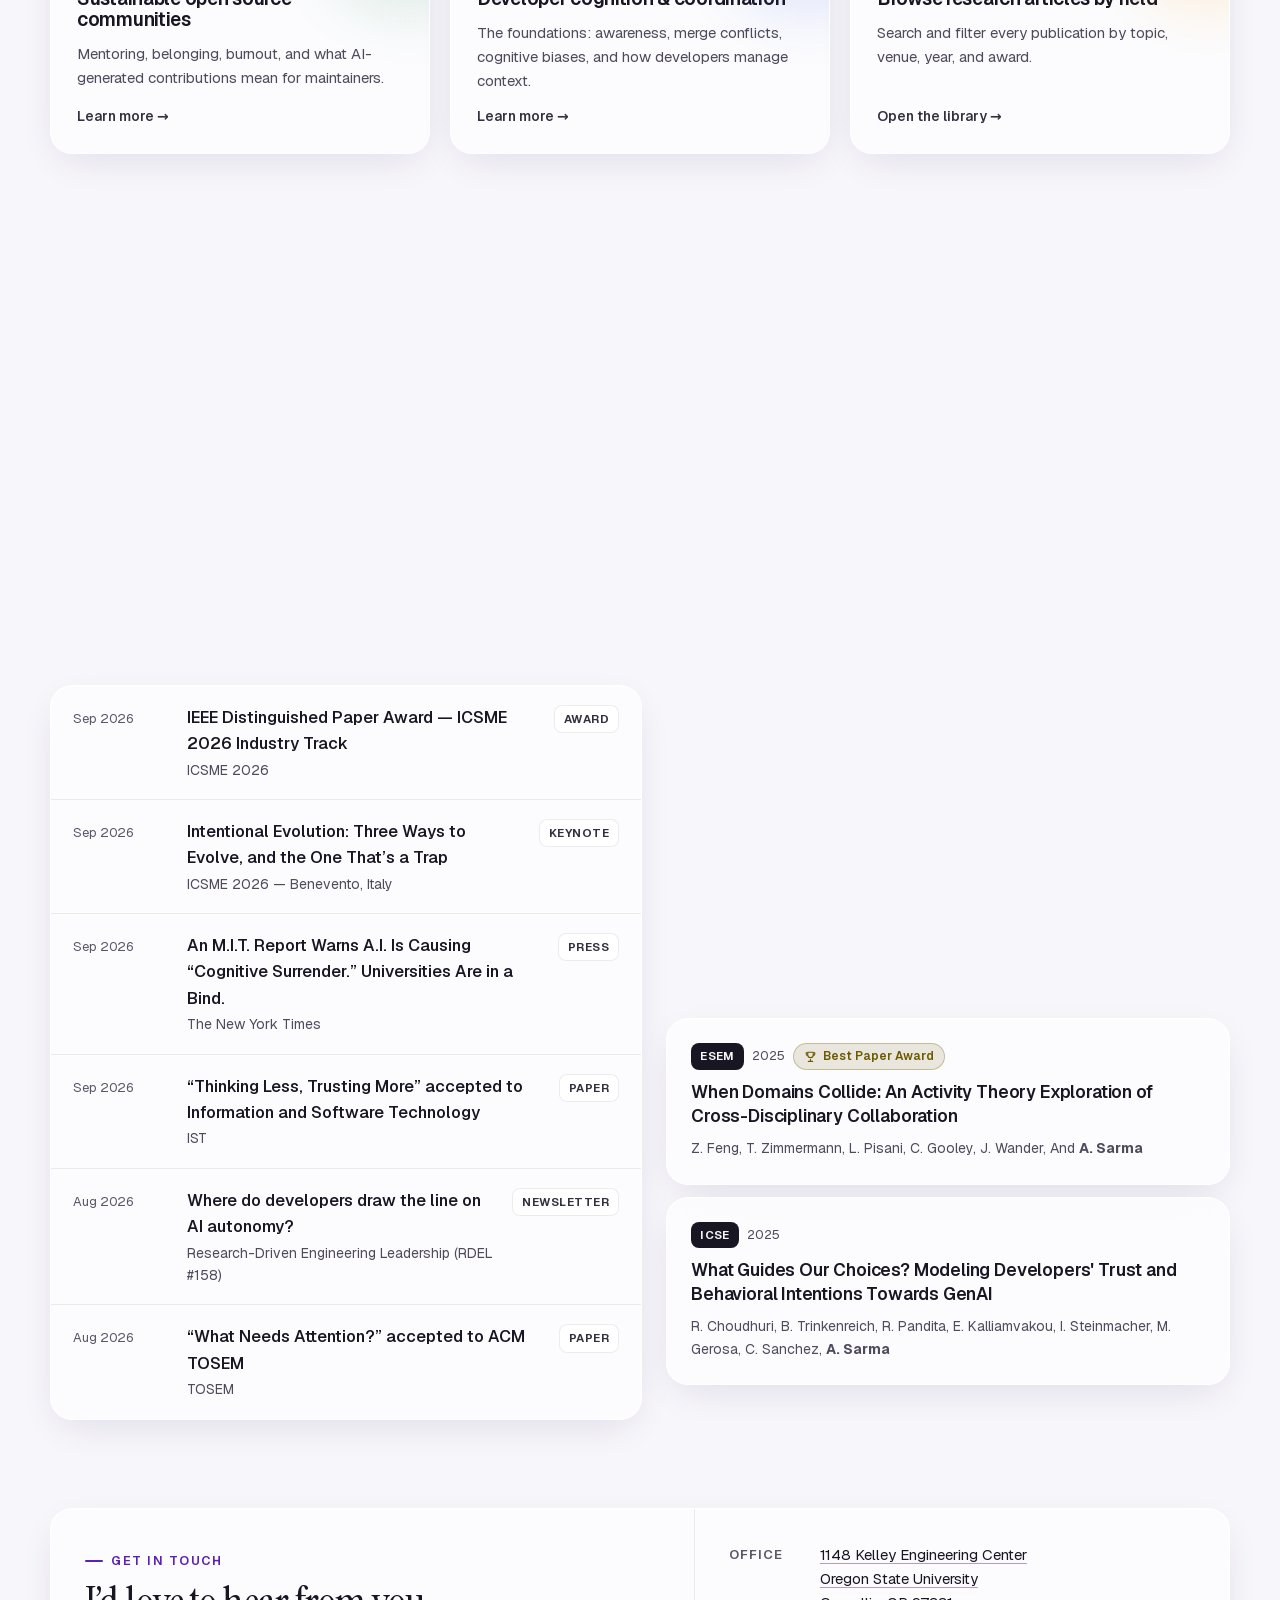
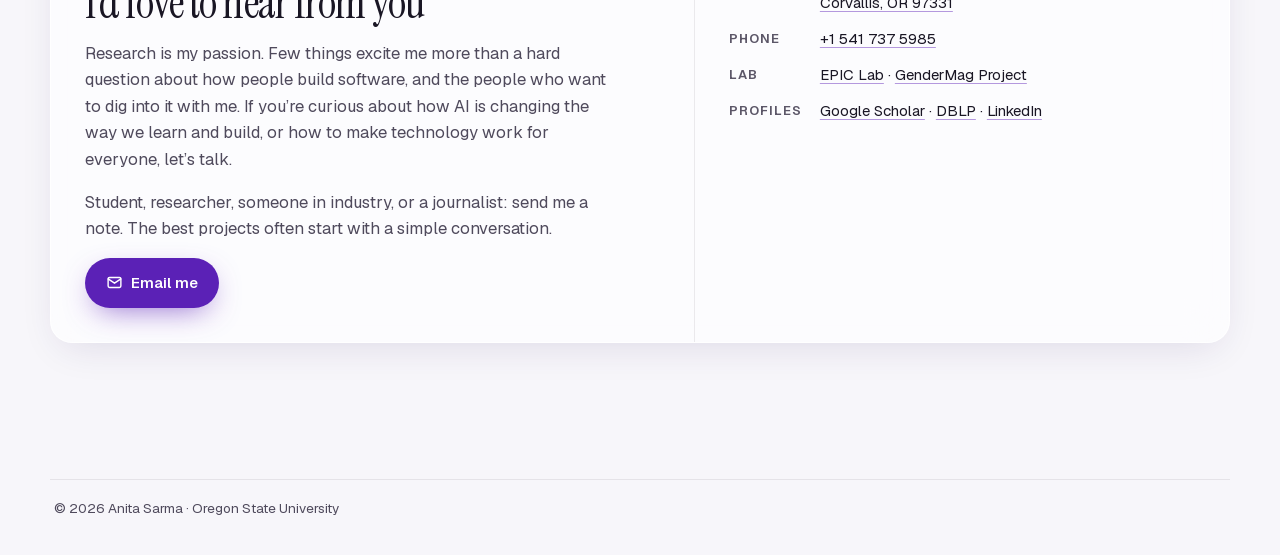
==== commit 8e4b1dc7: "Multi-hue gradient on name and page titles (indigo → violet → fuchsia → pink) Co-Authored-By: Claude" ====
--- a/index.html
+++ b/index.html
@@ -9,7 +9,7 @@
 <meta property="og:description" content="Human–AI collaboration, inclusive design, and sustainable open source.">
 <meta property="og:image" content="assets/img/anita.jpg">
 <link rel="icon" href="assets/img/favicon.svg" type="image/svg+xml">
-<link rel="stylesheet" href="assets/css/style.css?v=202610041503">
+<link rel="stylesheet" href="assets/css/style.css?v=202610041505">
 <script>try{var t=localStorage.getItem('theme');if(t)document.documentElement.setAttribute('data-theme',t)}catch(e){}</script>
 </head>
 <body>
@@ -171,8 +171,8 @@
 </main>
 
 <footer id="site-footer"></footer>
-<script src="assets/js/site.js?v=202610041503"></script>
-<script src="assets/js/themes.js?v=202610041503"></script>
-<script src="assets/js/home.js?v=202610041503"></script>
+<script src="assets/js/site.js?v=202610041505"></script>
+<script src="assets/js/themes.js?v=202610041505"></script>
+<script src="assets/js/home.js?v=202610041505"></script>
 </body>
 </html>
--- a/assets/css/style.css
+++ b/assets/css/style.css
@@ -33,6 +33,7 @@
   --accent-3: #a21caf;
   --accent-ink: #ffffff;
   --gold: #6b5a00;
+  --grad-text: linear-gradient(100deg, #4338ca 0%, #7c3aed 38%, #c026d3 72%, #db2777 100%);
 
   --glass: rgba(255, 255, 255, 0.62);
   --glass-strong: rgba(255, 255, 255, 0.78);
@@ -69,6 +70,7 @@
     --accent-3: #f0abfc;
     --accent-ink: #140b24;
     --gold: #f6c561;
+    --grad-text: linear-gradient(100deg, #a5b4fc 0%, #c4b5fd 35%, #f0abfc 70%, #f9a8d4 100%);
     --glass: rgba(27, 24, 40, 0.6);
     --glass-strong: rgba(32, 28, 48, 0.82);
     --glass-soft: rgba(27, 24, 40, 0.38);
@@ -95,6 +97,7 @@
   --accent-3: #f0abfc;
   --accent-ink: #140b24;
   --gold: #f6c561;
+    --grad-text: linear-gradient(100deg, #a5b4fc 0%, #c4b5fd 35%, #f0abfc 70%, #f9a8d4 100%);
   --glass: rgba(27, 24, 40, 0.6);
   --glass-strong: rgba(32, 28, 48, 0.82);
   --glass-soft: rgba(27, 24, 40, 0.38);
@@ -187,7 +190,7 @@
 
 .page-hero { padding: 36px 0 12px; margin-bottom: 40px; }
 .page-hero h1 { font-family: var(--serif); font-weight: 400; font-size: clamp(44px, 7vw, 84px); letter-spacing: -0.025em; line-height: 1; margin: 12px 0 16px; }
-.page-hero h1 em { font-style: italic; background: linear-gradient(100deg, var(--accent), var(--accent-2) 60%, var(--accent-3)); -webkit-background-clip: text; background-clip: text; color: transparent; padding-right: .06em; }
+.page-hero h1 em { font-style: italic; background: var(--grad-text); -webkit-background-clip: text; background-clip: text; color: transparent; padding-right: .06em; }
 .page-hero p { font-size: clamp(17px, 1.6vw, 19.5px); color: var(--muted); max-width: 62ch; }
 
 /* ---------- Nav ---------- */
@@ -237,7 +240,7 @@
 /* ---------- Home hero ---------- */
 .hero { display: grid; grid-template-columns: 1.25fr .85fr; gap: 48px; align-items: center; padding: 40px 0 24px; margin-bottom: 64px; }
 .hero h1 { font-family: var(--serif); font-weight: 400; font-size: clamp(56px, 9vw, 116px); line-height: .92; letter-spacing: -0.035em; margin: 18px 0 22px; }
-.hero h1 em { font-style: italic; background: linear-gradient(100deg, var(--accent) 10%, var(--accent-2) 55%, var(--accent-3)); -webkit-background-clip: text; background-clip: text; color: transparent; padding-right: .08em; }
+.hero h1 em { font-style: italic; background: var(--grad-text); -webkit-background-clip: text; background-clip: text; color: transparent; padding-right: .08em; }
 .hero .role { font-size: 17px; color: var(--ink-2); font-weight: 520; margin-bottom: 18px; }
 .hero .lede { font-size: clamp(17.5px, 1.7vw, 20.5px); line-height: 1.55; color: var(--muted); max-width: 54ch; margin-bottom: 30px; }
 .hero .lede strong { color: var(--ink); font-weight: 560; }
